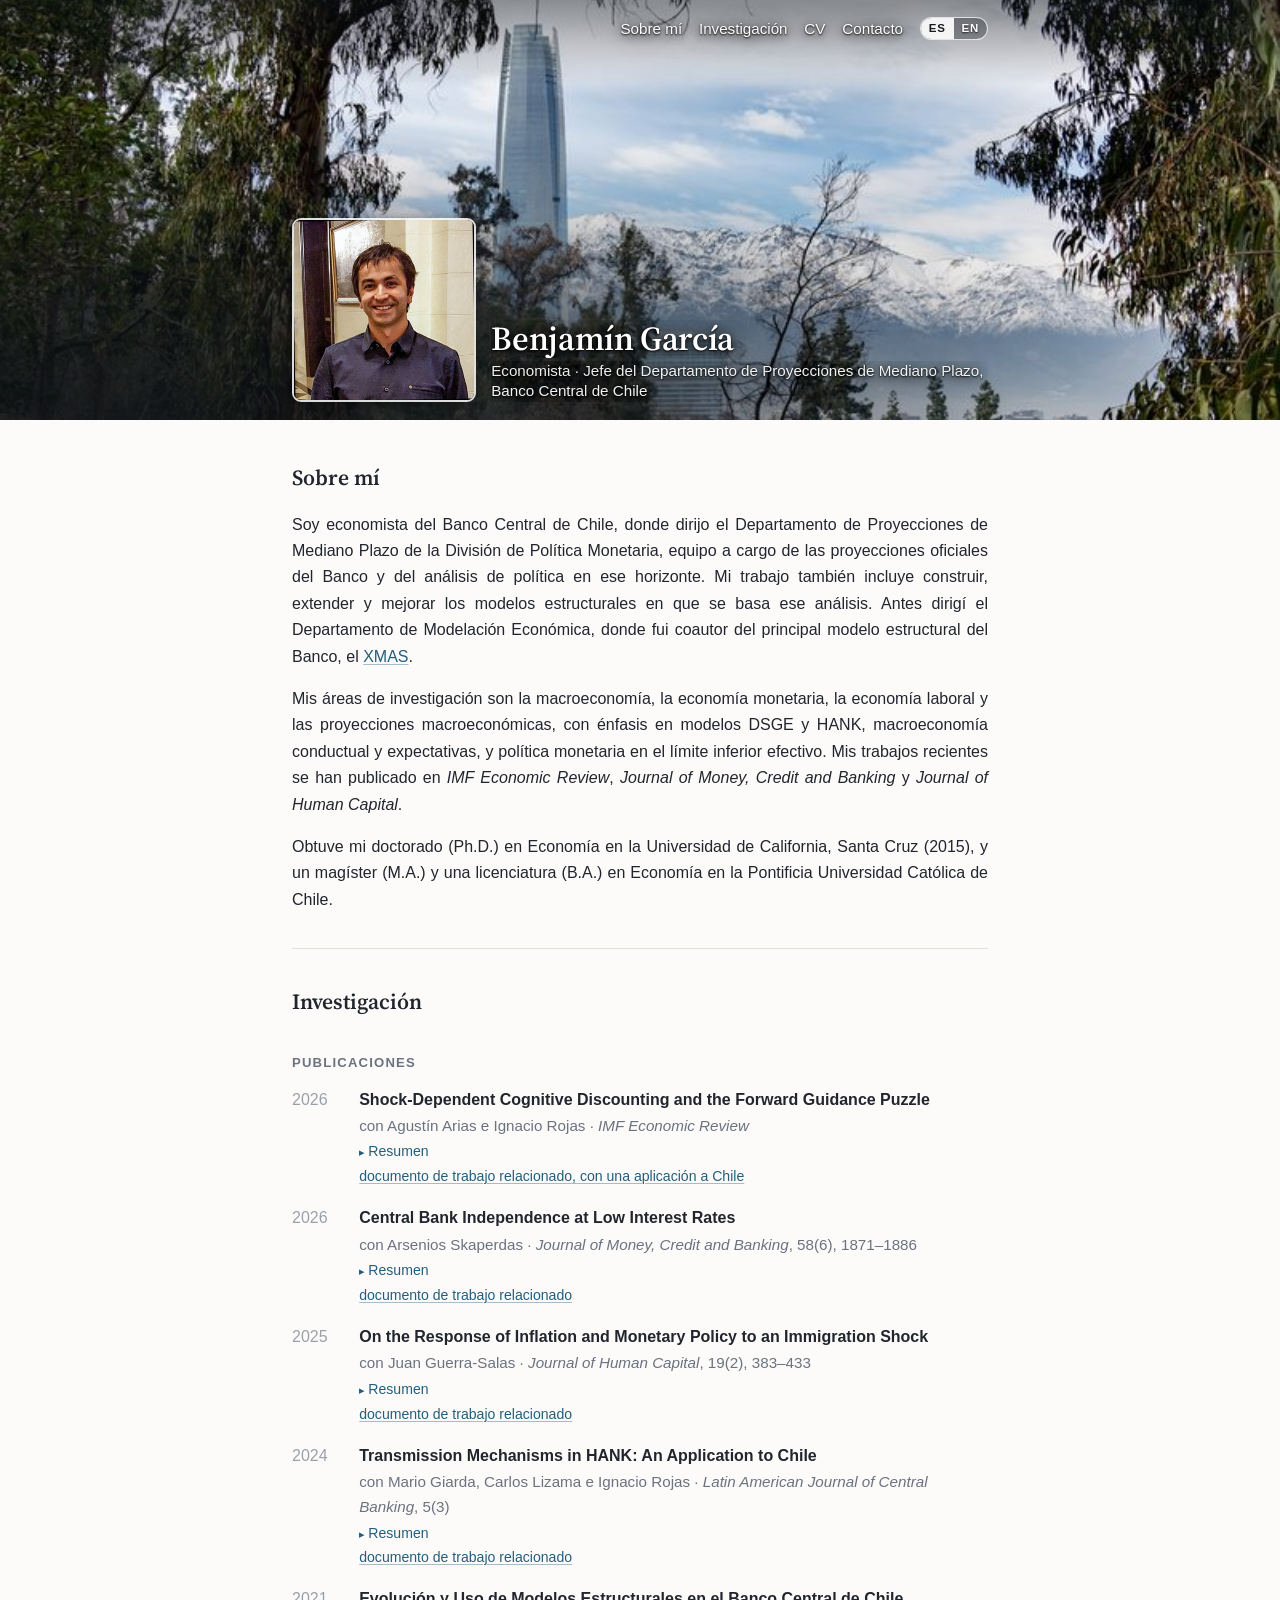
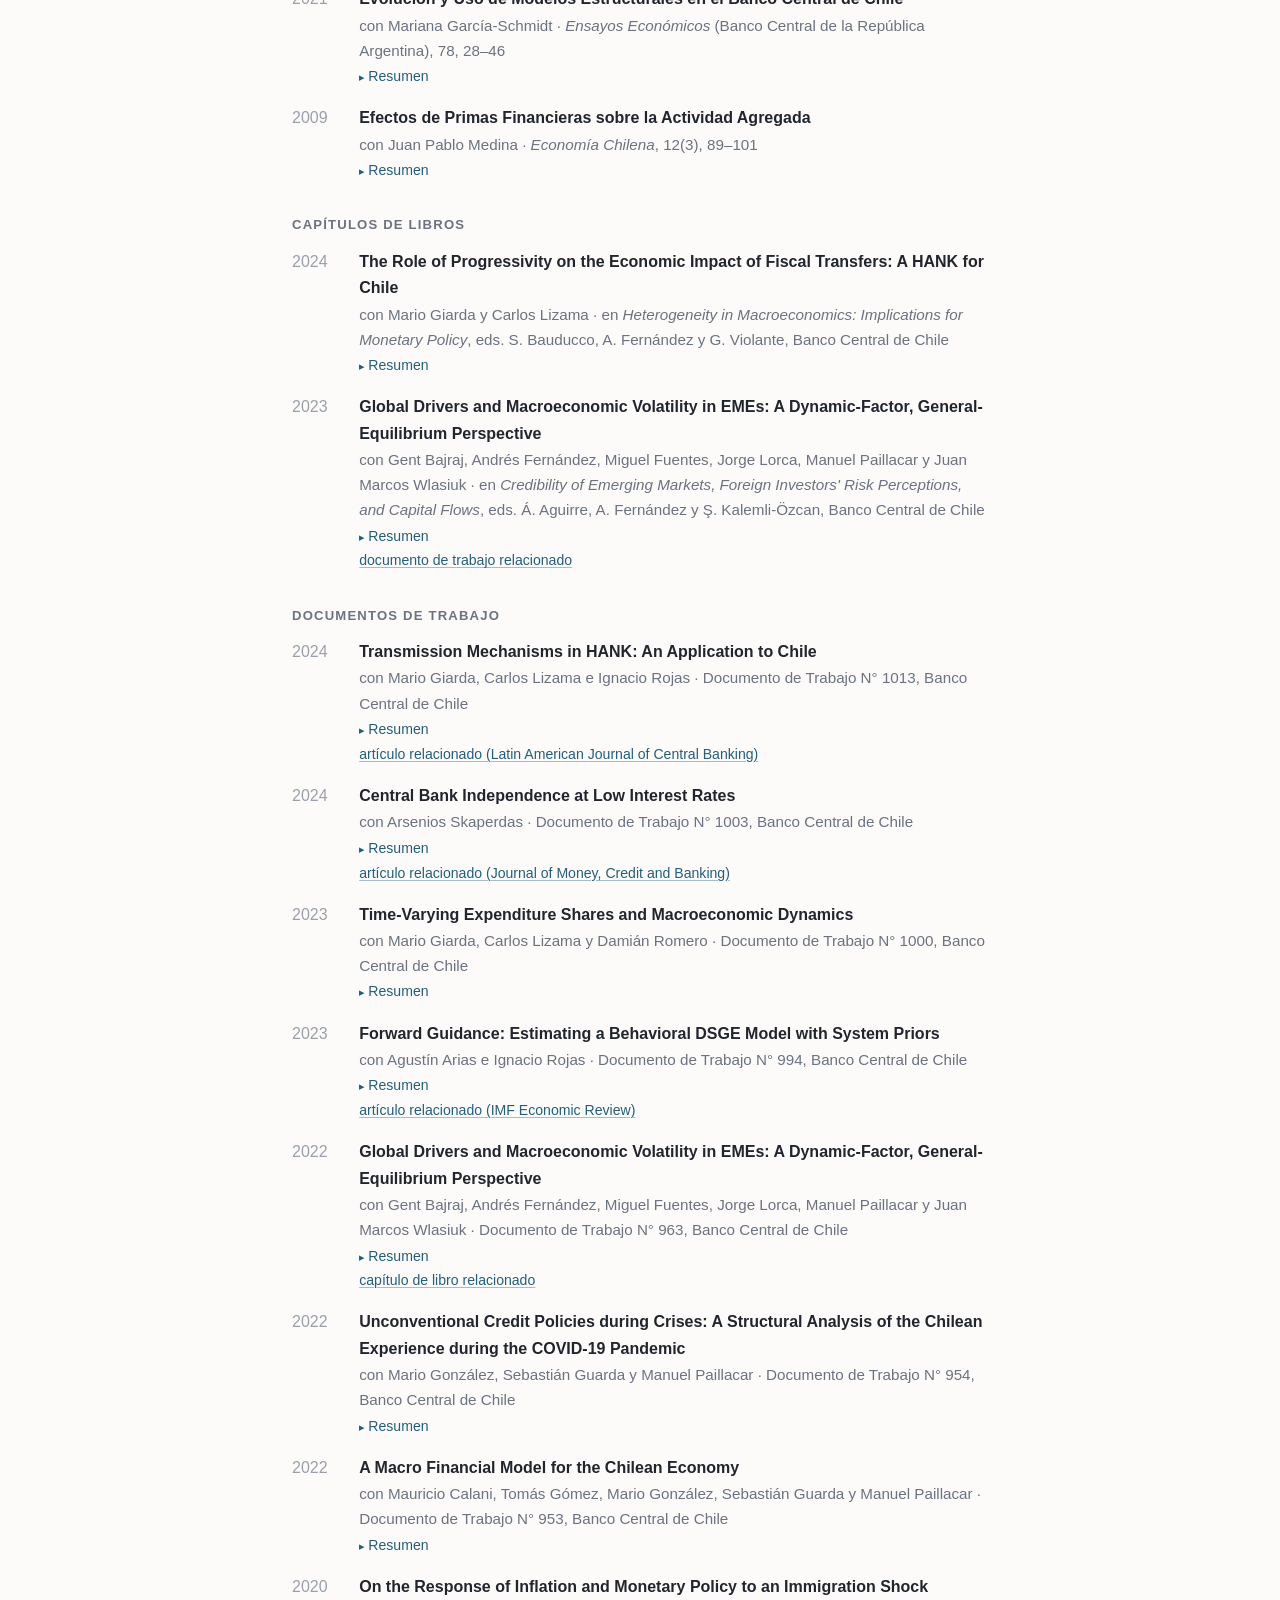
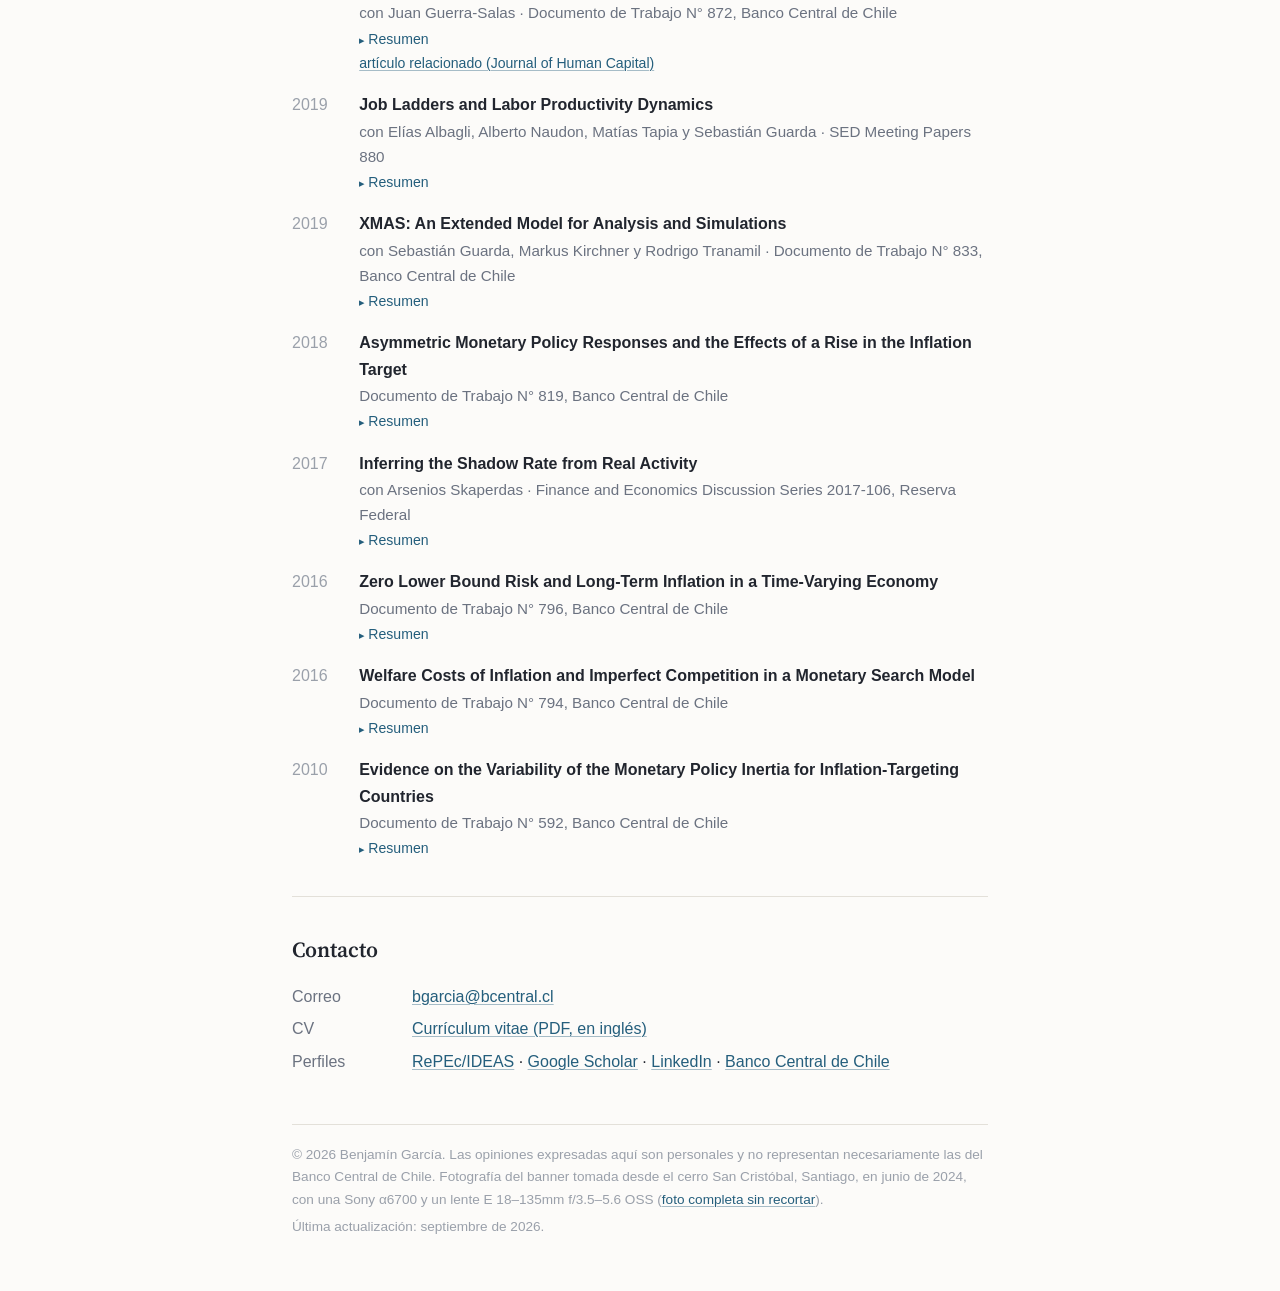
==== index.html @ 9d048e25 "Add files via upload" ====
<!DOCTYPE html>
<html lang="es">
<head>
<meta charset="utf-8">
<meta name="viewport" content="width=device-width, initial-scale=1">
<title>Benjamín García | Economista, Banco Central de Chile</title>
<meta name="description" content="Benjamín García es economista del Banco Central de Chile, donde dirige el Departamento de Proyecciones de Mediano Plazo. Investigación en macroeconomía y economía monetaria: modelos DSGE y HANK, macroeconomía conductual y proyecciones.">
<meta name="author" content="Benjamín García">
<link rel="canonical" href="https://benjamingarcia.cl/es/">
<link rel="alternate" hreflang="en" href="https://benjamingarcia.cl/">
<link rel="alternate" hreflang="es" href="https://benjamingarcia.cl/es/">
<link rel="alternate" hreflang="x-default" href="https://benjamingarcia.cl/">
<link rel="icon" type="image/svg+xml" href="../favicon.svg">
<meta property="og:type" content="profile">
<meta property="og:locale" content="es_CL">
<meta property="og:locale:alternate" content="en_US">
<meta property="og:title" content="Benjamín García">
<meta property="og:description" content="Economista del Banco Central de Chile. Investigación en macroeconomía y economía monetaria: modelos DSGE y HANK, macroeconomía conductual y proyecciones.">
<meta property="og:url" content="https://benjamingarcia.cl/es/">
<meta property="og:image" content="https://benjamingarcia.cl/assets/banner-c.jpg">
<link rel="preconnect" href="https://fonts.googleapis.com">
<link rel="preconnect" href="https://fonts.gstatic.com" crossorigin>
<link href="https://fonts.googleapis.com/css2?family=Source+Serif+4:ital,opsz,wght@0,8..60,400;0,8..60,600;1,8..60,400&display=swap" rel="stylesheet">
<script type="application/ld+json">
{
  "@context": "https://schema.org",
  "@type": "Person",
  "name": "Benjamín García",
  "jobTitle": "Jefe del Departamento de Proyecciones de Mediano Plazo",
  "worksFor": { "@type": "Organization", "name": "Banco Central de Chile" },
  "url": "https://benjamingarcia.cl/",
  "email": "mailto:bgarcia@bcentral.cl",
  "alumniOf": [
    { "@type": "CollegeOrUniversity", "name": "University of California, Santa Cruz" },
    { "@type": "CollegeOrUniversity", "name": "Pontificia Universidad Católica de Chile" }
  ],
  "sameAs": [
    "https://ideas.repec.org/f/pga517.html",
    "https://scholar.google.com/citations?user=ooop-kIAAAAJ",
    "https://www.linkedin.com/in/benjamin-garcia-225a9174/",
    "https://www.bcentral.cl/investigadores/benjamin-garcia"
  ]
}
</script>
<style>
  :root {
    --bg: #fcfbf9;
    --ink: #21252e;
    --muted: #6b7280;
    --faint: #9aa0aa;
    --accent: #245e7c;
    --rule: #e3e0d9;
    --serif: "Source Serif 4", Georgia, "Times New Roman", serif;
    --sans: -apple-system, BlinkMacSystemFont, "Segoe UI", Roboto, "Helvetica Neue", Arial, sans-serif;
    --header-tall: 420px;
    --header-short: 64px;
    color-scheme: light dark;
  }
  @media (max-width: 640px) {
    :root { --header-tall: 260px; --header-short: 56px; }
  }
  @media (prefers-color-scheme: dark) {
    :root {
      --bg: #14161a;
      --ink: #e6e4df;
      --muted: #9aa0aa;
      --faint: #6b7280;
      --accent: #7fb3cf;
      --rule: #2a2e36;
    }
  }
  * { box-sizing: border-box; }
  html { scroll-behavior: smooth; }
  body {
    margin: 0;
    padding-top: var(--header-tall);
    background: var(--bg);
    color: var(--ink);
    font-family: var(--sans);
    font-size: 1.0rem;
    line-height: 1.65;
    -webkit-font-smoothing: antialiased;
  }
  section[id] { scroll-margin-top: calc(var(--header-short) + 1.2rem); }
  .wrap {
    max-width: 46rem;
    margin: 0 auto;
    padding: 2.5rem 1.25rem 3rem;
  }
  a { color: var(--accent); text-decoration: underline; text-decoration-thickness: 1px; text-underline-offset: 2px; text-decoration-color: color-mix(in srgb, var(--accent) 40%, transparent); }
  a:hover { text-decoration-color: var(--accent); }

  /* Sticky banner header */
  .site-header {
    position: fixed;
    top: 0; left: 0; right: 0;
    height: var(--header-tall);
    z-index: 50;
    overflow: hidden;
    background: #10151b;
    transition: height .28s ease, box-shadow .28s ease;
  }
  .site-header.compact {
    height: var(--header-short);
    box-shadow: 0 2px 16px rgba(0, 0, 0, .22);
  }
  .banner-img {
    position: absolute; inset: 0;
    width: 100%; height: 100%;
    object-fit: cover;
    object-position: 50% 35%;
  }
  .banner-scrim {
    position: absolute; inset: 0;
    background:
      linear-gradient(to bottom, rgba(12, 17, 23, .46) 0%, rgba(12, 17, 23, 0) 20%),
      radial-gradient(120% 95% at 8% 100%,
        rgba(12, 17, 23, .84) 0%,
        rgba(12, 17, 23, .55) 34%,
        rgba(12, 17, 23, .12) 62%,
        rgba(12, 17, 23, 0) 78%);
    transition: background .28s ease;
  }
  .site-header.compact .banner-scrim { background: rgba(12, 17, 23, .70); }

  .header-inner {
    position: relative;
    height: 100%;
    max-width: 46rem;
    margin: 0 auto;
    padding: 0 1.25rem 1.15rem;
    display: flex;
    align-items: flex-end;
    gap: .95rem;
    transition: padding-bottom .28s ease;
  }
  .site-header.compact .header-inner { padding-bottom: .85rem; }

  .avatar {
    flex: 0 0 auto;
    width: 184px; height: 184px;
    border-radius: 9px;
    object-fit: cover;
    border: 2px solid rgba(255, 255, 255, .85);
    box-shadow: 0 2px 12px rgba(0, 0, 0, .35);
    transition: width .28s ease, height .28s ease, border-radius .28s ease, opacity .2s ease;
  }
  .site-header.compact .avatar { width: 34px; height: 34px; border-radius: 6px; border-width: 1.5px; }

  .id { flex: 1 1 auto; min-width: 0; }
  .site-header h1 {
    margin: 0;
    font-family: var(--serif);
    font-weight: 600;
    font-size: 2.1rem;
    line-height: 1.12;
    letter-spacing: -0.01em;
    color: #fff;
    text-shadow: 0 1px 2px rgba(0, 0, 0, .95), 0 2px 10px rgba(0, 0, 0, .85), 0 0 26px rgba(0, 0, 0, .6);
    white-space: nowrap; overflow: hidden; text-overflow: ellipsis;
    transition: font-size .28s ease;
  }
  .site-header.compact h1 { font-size: 1.05rem; }
  .titleline {
    margin: .18rem 0 0;
    max-height: 4rem;
    opacity: 1;
    overflow: hidden;
    color: rgba(255, 255, 255, .95);
    font-size: .95rem;
    line-height: 1.35;
    text-shadow: 0 1px 2px rgba(0, 0, 0, .95), 0 2px 10px rgba(0, 0, 0, .85), 0 0 26px rgba(0, 0, 0, .6);
    transition: max-height .28s ease, opacity .18s ease, margin-top .28s ease;
  }
  .site-header.compact .titleline { max-height: 0; opacity: 0; margin-top: 0; }

  .topbar {
    position: absolute; top: 1rem; right: 1.25rem;
    display: flex; align-items: center; gap: 1.05rem;
    transition: top .28s ease;
  }
  .site-header.compact .topbar { top: 1.4rem; }
  .site-nav { display: flex; gap: 1.05rem; }
  .site-nav a {
    color: #fff;
    font-size: .95rem;
    text-decoration: none;
    text-shadow: 0 1px 2px rgba(0, 0, 0, .95), 0 2px 10px rgba(0, 0, 0, .85), 0 0 26px rgba(0, 0, 0, .6);
    transition: font-size .28s ease;
  }
  .site-nav a:hover { text-decoration: underline; }
  .site-header.compact .site-nav a { font-size: .9rem; }

  /* ES/EN language toggle */
  .lang-toggle {
    display: inline-flex;
    flex: 0 0 auto;
    border: 1px solid rgba(255, 255, 255, .78);
    border-radius: 999px;
    overflow: hidden;
    background: rgba(12, 17, 23, .32);
    font-size: .72rem;
    font-weight: 600;
    letter-spacing: .06em;
    line-height: 1;
  }
  .lang-toggle a, .lang-toggle span { display: block; padding: .3rem .5rem; }
  .lang-toggle a {
    color: #fff;
    text-decoration: none;
    text-shadow: 0 1px 2px rgba(0, 0, 0, .8);
    transition: background-color .15s ease;
  }
  .lang-toggle a:hover { background: rgba(255, 255, 255, .22); }
  .lang-toggle a:focus-visible { outline: 2px solid #fff; outline-offset: -3px; }
  .lang-toggle span { background: rgba(255, 255, 255, .92); color: #151a21; }

  @media (max-width: 640px) {
    .header-inner { padding-bottom: 1rem; gap: .75rem; }
    .avatar { width: 112px; height: 112px; }
    .site-header h1 { font-size: clamp(1.15rem, 5.4vw, 1.5rem); }
    .titleline { font-size: .85rem; max-height: 6rem; }
    .banner-img { object-position: 50% 65%; }
    .banner-scrim {
      background:
        linear-gradient(to bottom, rgba(12, 17, 23, .46) 0%, rgba(12, 17, 23, 0) 22%),
        radial-gradient(155% 125% at 12% 100%,
          rgba(12, 17, 23, .88) 0%,
          rgba(12, 17, 23, .62) 38%,
          rgba(12, 17, 23, .20) 68%,
          rgba(12, 17, 23, 0) 86%);
    }
    .topbar { top: .7rem; flex-direction: column-reverse; align-items: flex-end; gap: 0; }
    .site-nav { gap: .85rem; }
    .lang-toggle {
      max-height: 2rem; margin-bottom: .5rem;
      transition: max-height .28s ease, margin-bottom .28s ease, opacity .18s ease;
    }
    .site-header.compact .lang-toggle {
      max-height: 0; margin-bottom: 0; opacity: 0; visibility: hidden; border-color: transparent;
      transition: max-height .28s ease, margin-bottom .28s ease, opacity .18s ease, visibility 0s linear .28s;
    }
    .site-nav a { font-size: .85rem; }
    .site-header.compact .topbar { top: 1.2rem; }
    .site-header.compact .avatar { width: 0; height: 0; border-width: 0; opacity: 0; }
    .site-header.compact .header-inner { gap: 0; }
    .site-header.compact .site-nav a { font-size: .82rem; }
    .site-header.compact h1 { font-size: 1rem; }
    .site-header.compact .site-nav { gap: .7rem; }
    .site-header.compact .id { padding-right: 15rem; }
  }
  .name-short { display: none; }
  @media (max-width: 440px) {
    .site-header.compact .name-full {
      position: absolute; width: 1px; height: 1px; overflow: hidden;
      clip: rect(0 0 0 0); white-space: nowrap;
    }
    .site-header.compact .name-short { display: inline; }
  }
  @media (max-width: 359px) {
    .site-header h1 { transition: font-size .28s ease, opacity .18s ease; }
    .site-header.compact h1 { opacity: 0; visibility: hidden; }
  }

  hr { border: 0; border-top: 1px solid var(--rule); margin: 2.2rem 0; }

  /* Sections */
  h2 {
    font-family: var(--serif);
    font-weight: 600;
    font-size: 1.35rem;
    margin: 0 0 1rem;
  }
  h3 {
    font-size: .82rem;
    font-weight: 600;
    letter-spacing: .09em;
    text-transform: uppercase;
    color: var(--muted);
    margin: 2rem 0 .8rem;
  }
  section p { margin: 0 0 1rem; }
  #sobre-mi p { text-align: justify; hyphens: auto; }
  @media (max-width: 480px) {
    #sobre-mi p { text-align: left; }
  }

  /* Publication entries */
  .pub {
    display: grid;
    grid-template-columns: 3.4rem 1fr;
    gap: 0 .8rem;
    margin-bottom: 1.05rem;
  }
  .pub .year { color: var(--faint); font-variant-numeric: tabular-nums; }
  .pub .title { font-weight: 600; }
  .pub .title a { color: var(--ink); text-decoration: none; }
  .pub .title a:hover { color: var(--accent); text-decoration: underline; }
  .pub .meta { color: var(--muted); font-size: .95rem; }
  .pub .meta .venue { font-style: italic; }
  .pub .links { font-size: .88rem; margin-top: .1rem; }
  .pub .links a { margin-right: .8rem; }

  /* Expandable abstracts */
  details.abs { margin-top: .15rem; }
  details.abs summary {
    cursor: pointer;
    color: var(--accent);
    font-size: .88rem;
    width: fit-content;
    list-style: none;
    user-select: none;
  }
  details.abs summary::-webkit-details-marker { display: none; }
  details.abs summary::before { content: "\25B8\00A0"; font-size: .8em; }
  details.abs[open] summary::before { content: "\25BE\00A0"; }
  details.abs summary:hover { text-decoration: underline; }
  details.abs .abstract-text {
    color: var(--muted);
    font-size: .92rem;
    margin: .45rem 0 .2rem;
    padding-left: .9rem;
    border-left: 2px solid var(--rule);
  }
  details.abs .abstract-text p { margin: 0 0 .7rem; }
  details.abs .abstract-text p:last-child { margin-bottom: 0; }
  details.abs .abstract-text p.abs-lang {
    margin: 0 0 .2rem;
    font-size: .76rem;
    letter-spacing: .08em;
    text-transform: uppercase;
    color: var(--faint);
  }
  @media (max-width: 480px) {
    .pub { grid-template-columns: 1fr; }
    .pub .year { font-size: .85rem; }
  }

  /* Contact */
  .contact-list { margin: 0; }
  .contact-list dt { float: left; clear: left; width: 6.5rem; color: var(--muted); }
  .contact-list dd { margin: 0 0 .4rem 7.5rem; }
  @media (max-width: 480px) {
    .contact-list dt { float: none; width: auto; }
    .contact-list dd { margin-left: 0; margin-bottom: .7rem; }
  }

  footer {
    margin-top: 3rem;
    padding-top: 1.2rem;
    border-top: 1px solid var(--rule);
    color: var(--faint);
    font-size: .85rem;
  }
  footer p { margin: 0 0 .3rem; }

  @media (prefers-reduced-motion: reduce) {
    html { scroll-behavior: auto; }
    .site-header, .header-inner, .avatar, .site-header h1,
    .titleline, .banner-scrim, .topbar, .site-nav a, .lang-toggle, .lang-toggle a { transition: none; }
  }

  @media print {
    body { padding-top: 0; }
    .site-header { position: static; height: auto; background: none; box-shadow: none; overflow: visible; }
    .banner-img, .banner-scrim, .topbar { display: none; }
    .header-inner { padding: 0 0 1rem; max-width: none; }
    .site-header h1, .titleline { color: #000; text-shadow: none; }
    details.abs { display: none; }
  }
</style>
</head>
<body>

<header class="site-header" id="siteHeader">
  <picture>
    <source media="(max-width: 640px)"
            srcset="../assets/banner-b-800.jpg 800w, ../assets/banner-b.jpg 1800w" sizes="100vw">
    <img class="banner-img" src="../assets/banner-c.jpg"
         srcset="../assets/banner-c-1100.jpg 1100w, ../assets/banner-c.jpg 1800w"
         sizes="100vw" alt="" aria-hidden="true">
  </picture>
  <div class="banner-scrim" aria-hidden="true"></div>
  <div class="header-inner">
    <img class="avatar" src="../assets/avatar.jpg" width="360" height="360" alt="Benjamín García">
    <div class="id">
      <h1><span class="name-full">Benjamín García</span><span class="name-short" aria-hidden="true">B. García</span></h1>
      <p class="titleline"><span class="tl-full">Economista · Jefe del Departamento de Proyecciones de Mediano Plazo, Banco Central de Chile</span><span class="tl-short" hidden>Economista · Banco Central de Chile</span></p>
    </div>
    <div class="topbar">
      <nav class="site-nav">
        <a href="#sobre-mi">Sobre mí</a>
        <a href="#investigacion">Investigación</a>
        <a href="../cv.pdf">CV</a>
        <a href="#contacto">Contacto</a>
      </nav>
      <div class="lang-toggle" role="group" aria-label="Idioma">
        <span aria-current="true">ES</span>
        <a href="../" hreflang="en" lang="en" title="English version">EN</a>
      </div>
    </div>
  </div>
</header>

<div class="wrap">

  <section id="sobre-mi">
    <h2>Sobre mí</h2>
    <p>
Soy economista del Banco Central de Chile, donde dirijo el Departamento de Proyecciones de Mediano Plazo de la División de Política Monetaria, equipo a cargo de las proyecciones oficiales del Banco y del análisis de política en ese horizonte. Mi trabajo también incluye construir, extender y mejorar los modelos estructurales en que se basa ese análisis. Antes dirigí el Departamento de Modelación Económica, donde fui coautor del principal modelo estructural del Banco, el <a href="https://ideas.repec.org/p/chb/bcchwp/833.html">XMAS</a>.
    </p>
    <p>
      Mis áreas de investigación son la macroeconomía, la economía monetaria, la economía laboral y las proyecciones macroeconómicas, con énfasis en modelos DSGE y HANK, macroeconomía conductual y expectativas, y política monetaria en el límite inferior efectivo. Mis trabajos recientes se han publicado en <em lang="en">IMF Economic Review</em>, <em lang="en">Journal of Money, Credit and Banking</em> y <em lang="en">Journal of Human Capital</em>.
    </p>
    <p>
      Obtuve mi doctorado (Ph.D.) en Economía en la Universidad de California, Santa Cruz (2015), y un magíster (M.A.) y una licenciatura (B.A.) en Economía en la Pontificia Universidad Católica de Chile.
    </p>
  </section>

  <hr>

  <section id="investigacion">
    <h2>Investigación</h2>

    <h3>Publicaciones</h3>

    <div class="pub">
      <div class="year">2026</div>
      <div>
        <div class="title" lang="en"><a href="https://doi.org/10.1057/s41308-026-00313-5">Shock-Dependent Cognitive Discounting and the Forward Guidance Puzzle</a></div>
        <div class="meta">con Agustín Arias e Ignacio Rojas · <span class="venue">IMF Economic Review</span></div>
        <details class="abs"><summary>Resumen</summary>
          <div class="abstract-text">
            <p class="abs-lang">Traducción al español</p>
            <p>Introducimos descuento cognitivo en un modelo dinámico estocástico de equilibrio general (DSGE) estándar para abordar el puzzle del <em>forward guidance</em>, y proponemos una estrategia de estimación que emplea <em>system priors</em> para asegurar respuestas a la política monetaria consistentes con los datos. Mostramos que implementar el descuento cognitivo como en Gabaix (2020) no resuelve, por sí solo, el puzzle del <em>forward guidance</em>. En particular, intentar replicar los efectos del <em>forward guidance</em> estimados empíricamente reduce sustancialmente la efectividad de la política monetaria convencional, lo que contradice la evidencia empírica. Nuestros resultados muestran que la coexistencia de efectos empíricamente plausibles tanto de la política monetaria convencional como del <em>forward guidance</em> requiere un grado de descuento cognitivo específico para los anuncios de shocks de política futuros. Este descuento idiosincrático puede deberse a factores como restricciones de credibilidad en la comunicación del <em>forward guidance</em>.</p>
            <p class="abs-lang">Original en inglés</p>
            <p lang="en">We introduce cognitive discounting into a standard dynamic stochastic general equilibrium (DSGE) model to address the forward guidance puzzle and propose an estimation strategy that employs system priors to ensure data-consistent responses to monetary policy. We show that implementing cognitive discounting as in Gabaix (2020) does not, by itself, resolve the forward guidance puzzle. In particular, attempting to replicate empirically estimated forward guidance effects substantially dampens the effectiveness of conventional monetary policy, contradicting empirical evidence. Our findings show that the coexistence of empirically plausible effects of both conventional monetary policy and forward guidance requires a degree of cognitive discounting that is specific to announcements of future policy shocks. This idiosyncratic discounting may stem from factors such as credibility constraints in forward guidance communication.</p>
          </div>
        </details>
        <div class="links"><a href="https://ideas.repec.org/p/chb/bcchwp/994.html">documento de trabajo relacionado, con una aplicación a Chile</a></div>
      </div>
    </div>

    <div class="pub">
      <div class="year">2026</div>
      <div>
        <div class="title" lang="en"><a href="https://doi.org/10.1111/jmcb.13222">Central Bank Independence at Low Interest Rates</a></div>
        <div class="meta">con Arsenios Skaperdas · <span class="venue">Journal of Money, Credit and Banking</span>, 58(6), 1871&ndash;1886</div>
        <details class="abs"><summary>Resumen</summary>
          <div class="abstract-text">
            <p class="abs-lang">Traducción al español</p>
            <p>Creamos una nueva medida de la presión política enfrentada por la Reserva Federal basada en el análisis de transcripciones de los testimonios de sus presidentes ante el Congreso de los Estados Unidos. Encontramos que el uso de políticas no convencionales en períodos de bajas tasas de interés lleva a un aumento de las críticas y que estas críticas predicen acciones legislativas que pueden amenazar su independencia. Desarrollamos un modelo en donde la probabilidad de pérdida de independencia de la autoridad monetaria aumenta con el uso de instrumentos no tradicionales, lo que lleva a respuestas monetarias atenuadas y una mayor volatilidad de la inflación. Esta atenuación puede mitigarse bajo un marco institucional con objetivos claramente definidos, donde el banco central es evaluado por la eficiencia con la que alcanza sus metas.</p>
            <p class="abs-lang">Original en inglés</p>
            <p lang="en">We create a new measure of the political pressure faced by the Federal Reserve based on the analysis of transcripts of the Chairs' testimonies to Congress. We find that the use of nontraditional policies at low interest rates led to increased political criticism and that criticism predicts legislative actions that threaten central bank independence. We develop a model where the probability of the monetary authority's future loss of independence is increasing in the use of nontraditional instruments, leading to attenuated monetary responses and higher inflation volatility. This attenuation can be mitigated under an institutional framework with clearly defined targets where the central bank is evaluated by how efficiently it achieves its goals.</p>
          </div>
        </details>
        <div class="links"><a href="https://ideas.repec.org/p/chb/bcchwp/1003.html">documento de trabajo relacionado</a></div>
      </div>
    </div>

    <div class="pub">
      <div class="year">2025</div>
      <div>
        <div class="title" lang="en"><a href="https://doi.org/10.1086/734387">On the Response of Inflation and Monetary Policy to an Immigration Shock</a></div>
        <div class="meta">con Juan Guerra-Salas · <span class="venue">Journal of Human Capital</span>, 19(2), 383&ndash;433</div>
        <details class="abs"><summary>Resumen</summary>
          <div class="abstract-text">
            <p class="abs-lang">Traducción al español</p>
            <p>Un shock de inmigración tiene un efecto ambiguo sobre la inflación, porque existen múltiples canales que operan en ambas direcciones. La evidencia empírica entre países sobre la inmigración venezolana en América Latina apunta a un efecto desinflacionario neto. Estudiamos la inmigración y la inflación en un modelo de equilibrio general con fricciones de búsqueda en el mercado laboral, que calibramos para Chile, un país emergente que ha recibido una inmigración considerable en los últimos años. Un efecto desinflacionario neto es consistente con que un canal de oferta laboral domine a un canal de demanda agregada. También encontramos que la respuesta sistemática de la política monetaria es cuantitativamente importante para la propagación del shock.</p>
            <p class="abs-lang">Original en inglés</p>
            <p lang="en">An immigration shock has an ambiguous effect on inflation, because there are multiple channels working in both directions. Cross-country empirical evidence on Venezuelan immigration in Latin America points to a net disinflationary effect. We study immigration and inflation in a general equilibrium model with search frictions in the labor market, which we calibrate to Chile, an emerging country that has experienced substantial immigration in recent years. A net disinflationary effect is consistent with a labor supply channel dominating an aggregate demand channel. We also find that the systematic response of monetary policy is quantitatively important for the propagation of the shock.</p>
          </div>
        </details>
        <div class="links"><a href="https://ideas.repec.org/p/chb/bcchwp/872.html">documento de trabajo relacionado</a></div>
      </div>
    </div>

    <div class="pub">
      <div class="year">2024</div>
      <div>
        <div class="title" lang="en"><a href="https://doi.org/10.1016/j.latcb.2024.100125">Transmission Mechanisms in HANK: An Application to Chile</a></div>
        <div class="meta">con Mario Giarda, Carlos Lizama e Ignacio Rojas · <span class="venue">Latin American Journal of Central Banking</span>, 5(3)</div>
        <details class="abs"><summary>Resumen</summary>
          <div class="abstract-text">
            <p class="abs-lang">Traducción al español</p>
            <p>Los hogares en economías emergentes están sujetos a un riesgo significativo de ingresos y tienen bajo acceso a los mercados financieros. Aprovechando múltiples fuentes de microdatos administrativos, este artículo documenta una heterogeneidad significativa en la tenencia de activos, ingresos y ciclicidad del ingreso a lo largo de la distribución de los hogares chilenos, así como un considerable riesgo de ingresos. Considerando esta evidencia, comparamos los mecanismos de transmisión entre los modelos neokeynesianos de agentes heterogéneos con búsqueda y emparejamiento (SAM) y fricciones salariales rígidas (SW), y entre especificaciones de un activo líquido (OA) y dos activos (TA). Proponemos una descomposición de las respuestas de consumo en efectos directos, indirectos, promedio y transversales. Mostramos que los mecanismos de transmisión dependen de la configuración del mercado laboral: en SAM-OA, la transmisión opera a través de efectos promedio y directos, mientras que en SW-OA es a través de efectos transversales. Los activos también importan, la transmisión en el SW-TA tiene efectos directos y promedio más fuertes que en el SW-OA.</p>
            <p class="abs-lang">Original en inglés</p>
            <p lang="en">Households in emerging economies are subject to significant income risk and have low access to financial markets. Leveraging multiple administrative microdata sources, this paper documents significant heterogeneity in asset holdings, income, and income cyclicality across the distribution of Chilean households, as well as considerable income risk. Considering this evidence, we compare the transmission mechanisms between Heterogeneous-Agent New-Keynesian models with search and matching (SAM) and sticky wage frictions (SW), and between one-liquid-asset (OA) and two-asset (TA) specifications. We propose a decomposition of consumption responses into direct, indirect, average, and cross-sectional effects. We show that the transmission mechanisms depend on the labor market setup: in SAM-OA the transmission operates through average and direct effects, while in SW-OA it is through cross-sectional effects. Assets also matter, the transmission in the SW-TA has stronger direct and average effects than SW-OA.</p>
          </div>
        </details>
        <div class="links"><a href="https://ideas.repec.org/p/chb/bcchwp/1013.html">documento de trabajo relacionado</a></div>
      </div>
    </div>

    <div class="pub">
      <div class="year">2021</div>
      <div>
        <div class="title"><a href="https://doi.org/10.64285/ensayosbcra78.y2021.105">Evolución y Uso de Modelos Estructurales en el Banco Central de Chile</a></div>
        <div class="meta">con Mariana García-Schmidt · <span class="venue">Ensayos Económicos</span> (Banco Central de la República Argentina), 78, 28&ndash;46</div>
        <details class="abs"><summary>Resumen</summary>
          <div class="abstract-text">El Banco Central de Chile (BCC) usa varios modelos para analizar la economía chilena y ayudar a los miembros del consejo en su toma de decisiones. Su modelo estructural principal se llama XMAS y es un modelo dinámico y estocástico de equilibrio general Neo-Keynesiano con una amplia variedad de sectores, rigideces y shocks. Este modelo se usa de forma recurrente como parte del marco de política monetaria. Como la economía está sujeta a una continua evolución, la necesidad de nuevas herramientas para responder preguntas también evoluciona continuamente. Así, para responder nuevas preguntas, el BCC sigue una estrategia de incorporar en el XMAS sólo cambios que sean necesarios, y de crear nuevos modelos, llamados satélites, para otros cambios. Este documento presenta las características principales del XMAS y muestra ejemplos de cambios realizados en este modelo en el pasado, así como también modelos satélites.</div>
        </details>
      </div>
    </div>

    <div class="pub">
      <div class="year">2009</div>
      <div>
        <div class="title"><a href="https://hdl.handle.net/20.500.12580/4814">Efectos de Primas Financieras sobre la Actividad Agregada</a></div>
        <div class="meta">con Juan Pablo Medina · <span class="venue">Economía Chilena</span>, 12(3), 89&ndash;101</div>
        <details class="abs"><summary>Resumen</summary>
          <div class="abstract-text">Desde finales del año pasado, los mercados financieros han experimentado volatilidad y tensiones, las cuales han hecho aumentar los premios entre activos riesgosos y otros más seguros. Además, se han observado movimientos relevantes en la curva de retorno. Analíticamente, varios estudios académicos han mostrado que las primas por riesgo afectan y propagan los efectos de shocks económicos en la actividad y la demanda agregada. Esta nota tiene por objeto estimar los efectos de las primas financieras sobre la actividad agregada en el caso de Chile, teniendo en consideración que las estimaciones pueden no revelar el efecto estructural de las primas financieras en la actividad, debido a la fuerte endogeneidad presente entre la actividad económica y los instrumentos financieros, la que podría subsistir aun utilizando rezagos de estos últimos en las estimaciones.</div>
        </details>
      </div>
    </div>

    <h3>Capítulos de libros</h3>

    <div class="pub">
      <div class="year">2024</div>
      <div>
        <div class="title" lang="en"><a href="https://hdl.handle.net/20.500.12580/8026">The Role of Progressivity on the Economic Impact of Fiscal Transfers: A HANK for Chile</a></div>
        <div class="meta">con Mario Giarda y Carlos Lizama · en <span class="venue">Heterogeneity in Macroeconomics: Implications for Monetary Policy</span>, eds. S. Bauducco, A. Fernández y G. Violante, Banco Central de Chile</div>
        <details class="abs"><summary>Resumen</summary>
          <div class="abstract-text">
            <p class="abs-lang">Traducción al español</p>
            <p>Durante la pandemia de Covid-19, el gobierno de Chile entregó a los hogares una ayuda económica sin precedentes. Las transferencias fiscales directas mediante bonos alcanzaron el nueve por ciento del PIB del país. Además, en tres ocasiones durante el período, las autoridades permitieron retirar hasta el diez por ciento de los ahorros de las cuentas individuales de pensiones de los trabajadores. Esta política dio a los hogares acceso a recursos adicionales equivalentes al 19 por ciento del PIB. En total, la liquidez adicional entregada alcanzó el 28 por ciento del PIB, lo que la convirtió en el paquete de apoyo más amplio de la historia reciente de Chile.</p>
            <p class="abs-lang">Original en inglés</p>
            <p lang="en">During the Covid-19 pandemic, the Chilean government provided unprecedented economic assistance to households. Direct fiscal transfers through stimulus checks amounted to nine percent of the country's GDP. Additionally, three times during the period, policymakers allowed for the possibility of withdrawing up to ten percent of the workers' individual pension accounts savings. This policy provided households with access to additional resources equivalent to 19 percent of GDP. Overall, the extra liquidity provided amounted to 28 percent of GDP, thus becoming Chile's most extensive support package in recent history.</p>
          </div>
        </details>
      </div>
    </div>

    <div class="pub">
      <div class="year">2023</div>
      <div>
        <div class="title" lang="en"><a href="https://hdl.handle.net/20.500.12580/7506">Global Drivers and Macroeconomic Volatility in EMEs: A Dynamic-Factor, General-Equilibrium Perspective</a></div>
        <div class="meta">con Gent Bajraj, Andrés Fernández, Miguel Fuentes, Jorge Lorca, Manuel Paillacar y Juan Marcos Wlasiuk · en <span class="venue">Credibility of Emerging Markets, Foreign Investors' Risk Perceptions, and Capital Flows</span>, eds. Á. Aguirre, A. Fernández y Ş. Kalemli-Özcan, Banco Central de Chile</div>
        <details class="abs"><summary>Resumen</summary>
          <div class="abstract-text">
            <p class="abs-lang">Traducción al español</p>
            <p>Una visión común entre académicos y autoridades de política asigna a los factores globales un papel importante como determinantes de las fluctuaciones de la actividad económica en las economías de mercados emergentes (EME). Esto se desprende naturalmente de que estas economías suelen ser pequeñas y abiertas al comercio en los mercados globales de bienes y de capitales, lo que las hace vulnerables a los shocks en esos mercados. Sin embargo, la naturaleza de estas fuerzas globales, así como su mecanismo de transmisión hacia las EME, sigue siendo objeto de debate y de una activa línea de investigación en macroeconomía internacional. Mientras una visión influyente postula un origen financiero, en la forma de un ciclo financiero global (Miranda-Agrippino y Rey, 2020), otros han argumentado a favor de fuerzas globales alternativas, como las fluctuaciones de los precios de las materias primas (Fernández y otros, 2017, 2018, 2020), los cambios en el riesgo soberano (Longstaff y otros, 2011; Aguiar y otros, 2016) y un factor de crecimiento común entre las EME (Claessens y otros, 2012).</p>
            <p class="abs-lang">Original en inglés</p>
            <p lang="en">A common view held by academics as well as policymakers assigns an important role to global factors as drivers of fluctuations in economic activity in emerging market economies (EMEs). This follows naturally from the fact that these economies are often small and open to trade in global goods and capital markets, which makes them vulnerable to shocks in these markets. However, the nature of these global forces as well as their transmission mechanism into EMEs continues to be debated and is the subject of an active research area in international macroeconomics. While an influential view postulates a financial origin in the form of a global financial cycle (Miranda-Agrippino and Rey, 2020), others have argued in favor of alternative global forces in the form of fluctuations in commodity prices (Fernández and others, 2017, 2018, 2020), changes in sovereign risks (Longstaff and others, 2011; Aguiar and others, 2016), and a common growth factor among EMEs (Claessens and others, 2012).</p>
          </div>
        </details>
        <div class="links"><a href="https://ideas.repec.org/p/chb/bcchwp/963.html">documento de trabajo relacionado</a></div>
      </div>
    </div>

    <h3>Documentos de trabajo</h3>

    <div class="pub">
      <div class="year">2024</div>
      <div>
        <div class="title" lang="en"><a href="https://ideas.repec.org/p/chb/bcchwp/1013.html">Transmission Mechanisms in HANK: An Application to Chile</a></div>
        <div class="meta">con Mario Giarda, Carlos Lizama e Ignacio Rojas · Documento de Trabajo N°&nbsp;1013, Banco Central de Chile</div>
        <details class="abs"><summary>Resumen</summary>
          <div class="abstract-text">
            <p class="abs-lang">Traducción al español</p>
            <p>Los hogares en economías emergentes están sujetos a un riesgo significativo de ingresos y tienen bajo acceso a los mercados financieros. Aprovechando múltiples fuentes de microdatos administrativos, este artículo documenta una heterogeneidad significativa en la tenencia de activos, ingresos y ciclicidad del ingreso a lo largo de la distribución de los hogares chilenos, así como un considerable riesgo de ingresos. Considerando esta evidencia, comparamos los mecanismos de transmisión entre los modelos neokeynesianos de agentes heterogéneos con búsqueda y emparejamiento (SAM) y fricciones salariales rígidas (SW), y entre especificaciones de un activo líquido (OA) y dos activos (TA). Proponemos una descomposición de las respuestas de consumo en efectos directos, indirectos, promedio y transversales. Mostramos que los mecanismos de transmisión dependen de la configuración del mercado laboral: en SAM-OA, la transmisión opera a través de efectos promedio y directos, mientras que en SW-OA es a través de efectos transversales. Los activos también importan, la transmisión en el SW-TA tiene efectos directos y promedio más fuertes que en el SW-OA.</p>
            <p class="abs-lang">Original en inglés</p>
            <p lang="en">Households in emerging economies are subject to significant income risk and have low access to financial markets. Leveraging multiple administrative microdata sources, this paper documents significant heterogeneity in asset holdings, income, and income cyclicality across the distribution of Chilean households, as well as considerable income risk. Considering this evidence, we compare the transmission mechanisms between Heterogeneous-Agent New-Keynesian models with search and matching (SAM) and sticky wage frictions (SW), and between one-liquid-asset (OA) and two-asset (TA) specifications. We propose a decomposition of consumption responses into direct, indirect, average, and cross-sectional effects. We show that the transmission mechanisms depend on the labor market setup: in SAM-OA the transmission operates through average and direct effects, while in SW-OA it is through cross-sectional effects. Assets also matter, the transmission in the SW-TA has stronger direct and average effects than SW-OA.</p>
          </div>
        </details>
        <div class="links"><a href="https://doi.org/10.1016/j.latcb.2024.100125">artículo relacionado (Latin American Journal of Central Banking)</a></div>
      </div>
    </div>

    <div class="pub">
      <div class="year">2024</div>
      <div>
        <div class="title" lang="en"><a href="https://ideas.repec.org/p/chb/bcchwp/1003.html">Central Bank Independence at Low Interest Rates</a></div>
        <div class="meta">con Arsenios Skaperdas · Documento de Trabajo N°&nbsp;1003, Banco Central de Chile</div>
        <details class="abs"><summary>Resumen</summary>
          <div class="abstract-text">
            <p class="abs-lang">Traducción al español</p>
            <p>Creamos una nueva medida de la presión política enfrentada por la Reserva Federal basada en el análisis de transcripciones de los testimonios de sus presidentes ante el Congreso de los Estados Unidos. Encontramos que el uso de políticas no convencionales en períodos de bajas tasas de interés lleva a un aumento de las críticas y que estas críticas predicen acciones legislativas que pueden amenazar su independencia. Desarrollamos un modelo en donde la probabilidad de pérdida de independencia de la autoridad monetaria aumenta con el uso de instrumentos no tradicionales, lo que lleva a respuestas monetarias atenuadas y una mayor volatilidad de la inflación. Esta atenuación puede mitigarse bajo un marco institucional con objetivos claramente definidos, donde el banco central es evaluado por la eficiencia con la que alcanza sus metas.</p>
            <p class="abs-lang">Original en inglés</p>
            <p lang="en">We create a new measure of the political pressure faced by the Federal Reserve based on the analysis of transcripts of the Chairs' testimonies to Congress. We find that the use of non-traditional policies at low interest rates led to increased political criticism and that criticism predicts legislative actions that threaten central bank independence. We develop a model where the probability of the monetary authority's future loss of independence is increasing in the use of non-traditional instruments, leading to attenuated monetary responses and higher inflation volatility. We show that this attenuation can be mitigated under an institutional framework with clearly defined targets where the central bank is evaluated by how efficiently it achieves its goals.</p>
          </div>
        </details>
        <div class="links"><a href="https://doi.org/10.1111/jmcb.13222">artículo relacionado (Journal of Money, Credit and Banking)</a></div>
      </div>
    </div>

    <div class="pub">
      <div class="year">2023</div>
      <div>
        <div class="title" lang="en"><a href="https://ideas.repec.org/p/chb/bcchwp/1000.html">Time-Varying Expenditure Shares and Macroeconomic Dynamics</a></div>
        <div class="meta">con Mario Giarda, Carlos Lizama y Damián Romero · Documento de Trabajo N°&nbsp;1000, Banco Central de Chile</div>
        <details class="abs"><summary>Resumen</summary>
          <div class="abstract-text">
            <p class="abs-lang">Traducción al español</p>
            <p>Estudiamos el impacto de la heterogeneidad del ingreso sobre la dinámica macroeconómica considerando las decisiones de consumo de los hogares entre distintos bienes en el ciclo económico. Usando datos de transacciones de tarjetas de crédito y débito, observamos que hay variaciones sistemáticas de las proporciones de consumo en los distintos bienes y que dependen del ingreso. Esto sugiere que las preferencias no homotéticas cumplen un rol relevante. Incluimos estas preferencias en un modelo Neo Keynesiano de agentes heterogéneos (HANK) y analizamos su influencia para la transmisión de transferencias fiscales. Encontramos dos canales por los cuales estas preferencias afectan la respuesta del consumo: la sensibilidad del consumo agregado al ingreso y ahorro precautorio mediante sustitución entre bienes. En una calibración para Chile, encontramos que las no homoteticidades generan una amplificación significativa del efecto de las transferencias fiscales de hasta cincuenta por ciento.</p>
            <p class="abs-lang">Original en inglés</p>
            <p lang="en">We examine the impact of income heterogeneity on macroeconomic dynamics by analyzing households' expenditure decisions across different goods over the business cycle. Using Chilean transaction-level expenditure data, we observe income-dependent systematic variations in expenditure shares over the business cycle, suggesting a relevant role for non-homothetic preferences. We embed these preferences into a Heterogeneous Agent New Keynesian model and analyze their influence on the transmission of fiscal transfers. We find two novel channels associated with non-homotheticities: aggregate consumption sensitivity to income and insurance through expenditure switching. In a calibration for Chile, we find that non-homotheticities lead to substantial amplification of the effects of fiscal transfers of up to fifty percent.</p>
          </div>
        </details>
      </div>
    </div>

    <div class="pub">
      <div class="year">2023</div>
      <div>
        <div class="title" lang="en"><a href="https://ideas.repec.org/p/chb/bcchwp/994.html">Forward Guidance: Estimating a Behavioral DSGE Model with System Priors</a></div>
        <div class="meta">con Agustín Arias e Ignacio Rojas · Documento de Trabajo N°&nbsp;994, Banco Central de Chile</div>
        <details class="abs"><summary>Resumen</summary>
          <div class="abstract-text">
            <p class="abs-lang">Traducción al español</p>
            <p>Introducimos descuento cognitivo en un modelo DSGE de gran tamaño para lidiar con el forward guidance puzzle, a la vez que proponemos una estrategia de estimación basada en system priors que guían el modelo para que genere funciones de impulso respuesta, para shocks de política monetaria y forward guidance, consistentes con evidencia empírica. Encontramos que una implementación exitosa de esta hipótesis conductual depende crucialmente en permitir a los agentes tener factores de descuento cognitivo que sean específicos a los anuncios de política monetaria futuros. El modelo así estimado logra un ajuste a los datos significativamente mejor que su contraparte racional, con parámetros estructurales que se mantienen mayormente sin cambios y con grados de descuento cognitivo substanciales. En nuestro modelo, el descuento cognitivo de eventos futuros generados por shocks distintos a forward guidance es limitado, y también lo es su contribución a la mejora de la densidad marginal de los datos. Adicionalmente, encontramos que proyecciones de profesionales de inflación y tasa de interés nominal futura son consistentes con expectativas racionales y, por tanto, no son apropiadas para la estimación de factores de descuento cognitivo asociados a forward guidance.</p>
            <p class="abs-lang">Original en inglés</p>
            <p lang="en">We introduce cognitive discounting into a full fledged monetary DSGE model to cope with the forward guidance puzzle and propose an estimation strategy that relies on system priors to guide the model into delivering data-consistent IRFs for monetary policy and forward guidance shocks. We find that the successful implementation of this behavioral hypothesis crucially hinges on allowing agents to entertain a cognitive discount factor specific for future monetary policy announcements. The estimated model attains a significantly better fit to the data than its rational expectations counterpart, while relying on only slightly modified estimates of structural parameters and substantial degrees of forward guidance discounting. Cognitive discounting of future events triggered by non-forward guidance shocks in our model is limited, and so is its contribution to the improvement of the marginal data density. We further find that professional forecasts are consistent with rational expectations and, thus, not appropriate for the estimation of forward guidance cognitive discounting.</p>
          </div>
        </details>
        <div class="links"><a href="https://doi.org/10.1057/s41308-026-00313-5">artículo relacionado (IMF Economic Review)</a></div>
      </div>
    </div>

    <div class="pub">
      <div class="year">2022</div>
      <div>
        <div class="title" lang="en"><a href="https://ideas.repec.org/p/chb/bcchwp/963.html">Global Drivers and Macroeconomic Volatility in EMEs: A Dynamic-Factor, General-Equilibrium Perspective</a></div>
        <div class="meta">con Gent Bajraj, Andrés Fernández, Miguel Fuentes, Jorge Lorca, Manuel Paillacar y Juan Marcos Wlasiuk · Documento de Trabajo N°&nbsp;963, Banco Central de Chile</div>
        <details class="abs"><summary>Resumen</summary>
          <div class="abstract-text">
            <p class="abs-lang">Traducción al español</p>
            <p>Este trabajo estudia el rol de los fundamentos externos en el ciclo económico de las economías emergentes (EM). Para esto se estima un modelo de factores dinámicos que permite identificar los fundamentos globales relevantes utilizando una muestra de doce EM. El supuesto de identificación permite que actúen simultáneamente el factor financiero global usual junto a otros de naturaleza distinta como los asociados a commodities y productividad. En una segunda etapa nos enfocamos en el caso de Chile para entender mejor cómo los fundamentos externos se transmiten a una economía emergente. Para esto, ampliamos un modelo estocástico de equilibrio general (DSGE) usado para el análisis de políticas macro con la estructura de factores globales encontrada. Los resultados indican que los factores externos tienen un rol relevante en el ciclo económico de las EM, explicando cerca de un tercio de la variabilidad macroeconómica. En particular, los factores financieros y de commodities tienen una importancia similar, mientras que el de productividad tiene un rol acotado. El análisis de equilibrio general para la economía chilena muestra que los canales a través de los cuales opera el factor financiero tienden a compensarse entre sí. En cambio, shocks a los precios externos tienen impactos que ameritan una respuesta de política monetaria.</p>
            <p class="abs-lang">Original en inglés</p>
            <p lang="en">We study the role of global drivers in emerging market economies (EMEs)' business cycles. Using a dynamic factor model, we first pin down the global drivers that are relevant to a sample of twelve EMEs. Our identification assumption allows for the well-known global financial cycle to coexist with additional global factors of different nature, i.e. commodities, growth/productivity. Next, to better understand how these global forces are transmitted into EMEs we zoom in on Chile, one of the EMEs in the sample, and augment a large-scale DSGE regularly used for policy analysis with the estimated global dynamic factor structure. This allows us to document the general equilibrium channels through which shocks in these global factors are transmitted into the business cycle of Chile and, in turn, the policy challenges that they entail. Our findings indicate a preponderant role of global drivers for EMEs' business cycles, with a third of their macro variability being traced back to shocks in global dynamic factors. While the global financial cycle is a relevant force, a factor associated to global prices and commodities appears equally important, with a relatively modest role played by pure growth/productivity forces. The general equilibrium analysis for Chile reveals that while some of the ensuing effects of shocks to the financial cycle offset each other, the opposite occurs when a shock to global prices materializes, calling for a more active monetary policy response.</p>
          </div>
        </details>
        <div class="links"><a href="https://hdl.handle.net/20.500.12580/7506">capítulo de libro relacionado</a></div>
      </div>
    </div>

    <div class="pub">
      <div class="year">2022</div>
      <div>
        <div class="title" lang="en"><a href="https://ideas.repec.org/p/chb/bcchwp/954.html">Unconventional Credit Policies during Crises: A Structural Analysis of the Chilean Experience during the COVID-19 Pandemic</a></div>
        <div class="meta">con Mario González, Sebastián Guarda y Manuel Paillacar · Documento de Trabajo N°&nbsp;954, Banco Central de Chile</div>
        <details class="abs"><summary>Resumen</summary>
          <div class="abstract-text">
            <p class="abs-lang">Traducción al español</p>
            <p>Con la economía enfrentada a un golpe sin precedentes debido a la pandemia del COVID-19, el Banco Central de Chile y el Gobierno de Chile implementaron en conjunto una serie de programas destinados a aumentar la liquidez y mantener el flujo de crédito en la economía. En este artículo extendemos el modelo DSGE macrofinanciero descrito en Calani et al. (2022) con el objeto de evaluar el impacto de los diferentes programas de crédito implementados durante la crisis del COVID-19. Los resultados muestran que el impacto más significativo de las políticas se debió al programa FOGAPE y, principalmente, a la capacidad conjunta de las distintas políticas en reducir el riesgo crediticio. En particular, el análisis cuantitativo muestra que el PIB en 2020 se contrajo entre 2,7 y 5,4 puntos porcentuales menos gracias a los efectos de las políticas de liquidez y crédito implementadas.</p>
            <p class="abs-lang">Original en inglés</p>
            <p lang="en">With the economy facing an unprecedented hit due to the COVID-19 pandemic, the Central Bank of Chile and the Chilean government jointly implemented several programs aimed at increasing liquidity and maintaining the flow of funds in the economy. In this paper, we extend the model described in Calani et al. (2022), a structural large-scale DSGE model with a financial system and financial frictions, to assess the impact of the different credit programs implemented during the COVID-19 crisis. We find that the policies' most significant impact was due to the FOGAPE program and from their joint ability to reduce credit risk. The quantitative analysis carried on in this paper shows that the contraction of GDP in 2020 was between 2.7 and 5.4 percentage points milder thanks to the implemented liquidity and credit policies.</p>
          </div>
        </details>
      </div>
    </div>

    <div class="pub">
      <div class="year">2022</div>
      <div>
        <div class="title" lang="en"><a href="https://ideas.repec.org/p/chb/bcchwp/953.html">A Macro Financial Model for the Chilean Economy</a></div>
        <div class="meta">con Mauricio Calani, Tomás Gómez, Mario González, Sebastián Guarda y Manuel Paillacar · Documento de Trabajo N°&nbsp;953, Banco Central de Chile</div>
        <details class="abs"><summary>Resumen</summary>
          <div class="abstract-text">
            <p class="abs-lang">Traducción al español</p>
            <p>Este artículo presenta un modelo dinámico-estocástico de equilibrio general (DSGE) que incorpora de modo central la intermediación financiera bancaria. Estimado para la economía chilena, extiende la batería de herramientas para el análisis cuantitativo del Banco Central de Chile, permitiendo el estudio de cómo las fricciones financieras pueden afectar los mecanismos de transmisión de varios shocks macroeconómicos y financieros. Este modelo se basa en una versión simplificada del principal modelo DSGE del Banco Central de Chile, descrito en García et al. (2019), extendido para incluir un sector y fricciones financieras. En particular, se incluyen la presencia de intermediarios financieros optimizadores, créditos corporativos e hipotecarios, bonos soberanos de largo plazo dentro de un mercado segmentado, y la posibilidad de impago para hogares, empresas y bancos, entre otras. El resultado es el modelo macro financiero del Banco Central de Chile, que permite un análisis cuantitativo del rol del sistema financiero en ciclos económicos, y en la interacción entre variables reales y financieras.</p>
            <p class="abs-lang">Original en inglés</p>
            <p lang="en">This paper presents a dynamic stochastic general equilibrium (DSGE) model built with a focus on frictional financial intermediation. The model, estimated for the Chilean economy, expands the quantitative analysis toolkit of the Central Bank of Chile, allowing for the study of how financial frictions shape the transmission mechanisms of several macroeconomic and financial shocks. The model builds on a simplified version of the Central Bank of Chile's main DSGE model, described in Garcia et al. (2019), augmented to include a rich financial sector and financial frictions. The extensions include optimizing financial intermediaries, corporate and mortgage lending, long-term government bonds within a segmented bonds market, and the possibility for households, firms, and banks to default. The result is the Central Bank of Chile's Macro Financial Model. The model captures many features of the Chilean economy and allows for a quantitative analysis of the financial system's role in explaining the business cycle and of the interaction between the real and financial sides of the economy.</p>
          </div>
        </details>
      </div>
    </div>

    <div class="pub">
      <div class="year">2020</div>
      <div>
        <div class="title" lang="en"><a href="https://ideas.repec.org/p/chb/bcchwp/872.html">On the Response of Inflation and Monetary Policy to an Immigration Shock</a></div>
        <div class="meta">con Juan Guerra-Salas · Documento de Trabajo N°&nbsp;872, Banco Central de Chile</div>
        <details class="abs"><summary>Resumen</summary>
          <div class="abstract-text">
            <p class="abs-lang">Traducción al español</p>
            <p>Un shock de inmigración tiene un efecto ambiguo sobre la inflación, porque hay múltiples canales que operan en ambas direcciones. Por un lado, la demanda agregada aumenta con el crecimiento de la población, lo que genera presiones inflacionarias. Por otro lado, las holguras del mercado laboral aumentan mientras los inmigrantes buscan empleo, lo que contiene el crecimiento de los salarios y genera presiones desinflacionarias. Con estos y otros canales operando, la respuesta de un banco central con metas de inflación a un shock de inmigración no es obvia. En este trabajo estudiamos estos canales en un modelo Neo-Keynesiano de economía pequeña y abierta con fricciones de búsqueda en el mercado laboral. El análisis se motiva por evidencia empírica que apunta a un efecto neto negativo de la inmigración sobre la inflación. Para disciplinar el modelo, nos enfocamos en Chile, una economía emergente pequeña y abierta que ha recibido una ola inmigratoria importante en años recientes. El efecto neto desinflacionario de la inmigración se explica principalmente por el canal de oferta laboral, lo que es consistente con evidencia sobre la manera en que los inmigrantes se integran al mercado de trabajo. También estudiamos el rol de aspectos como el menor capital humano de los inmigrantes, las remesas que envían a sus países de origen, y sus preferencias de consumo, que probablemente están relativamente sesgadas hacia bienes importados, entre otros.</p>
            <p class="abs-lang">Original en inglés</p>
            <p lang="en">An immigration shock has an ambiguous effect on inflation. On one hand, aggregate consumption increases with a suddenly larger population; this "demand channel" creates inflationary pressures. On the other hand, the labor market becomes more slack as immigrants search for jobs, containing wage growth; this "labor supply channel" creates disinflationary pressures. The response of an inflation-targeting central bank to an immigration shock is, therefore, not obvious. We study these competing channels in a New Keynesian model of a small open economy with search frictions in the labor market. Our simulations are designed to characterize the possible response of inflation and monetary policy in Chile, a small open emerging country that has experienced a substantial immigration flow in recent years.</p>
          </div>
        </details>
        <div class="links"><a href="https://doi.org/10.1086/734387">artículo relacionado (Journal of Human Capital)</a></div>
      </div>
    </div>

    <div class="pub">
      <div class="year">2019</div>
      <div>
        <div class="title" lang="en"><a href="https://ideas.repec.org/p/red/sed019/880.html">Job Ladders and Labor Productivity Dynamics</a></div>
        <div class="meta">con Elías Albagli, Alberto Naudon, Matías Tapia y Sebastián Guarda · SED Meeting Papers 880</div>
        <details class="abs"><summary>Resumen</summary>
          <div class="abstract-text">
            <p class="abs-lang">Traducción al español</p>
            <p>La evidencia microeconómica reciente sugiere que la composición de la calidad de los emparejamientos entre los trabajadores ocupados se deteriora en las recesiones. Interpretamos esto como evidencia de la destrucción de valiosas escaleras laborales (<em>job ladders</em>), una forma de capital intangible. Este trabajo construye un modelo de búsqueda de equilibrio con una escalera laboral estilizada para estudiar la relación entre la composición de la calidad de los emparejamientos y la dinámica de la productividad y del producto agregados. Nuestros resultados muestran que los shocks que destruyen emparejamientos de alta calidad y sus escaleras laborales asociadas pueden tener efectos significativos y muy persistentes sobre la productividad laboral y el producto, incluso después de que el empleo agregado se ha recuperado.</p>
            <p class="abs-lang">Original en inglés</p>
            <p lang="en">Recent microeconomic evidence suggests that the composition of match qualities among employed workers deteriorates in recessions. We interpret this as evidence of the destruction of valuable job ladders, a form of intangible capital. This paper builds an equilibrium search model with a stylized job ladder to study the relationship between the composition of match qualities and the dynamics of aggregate productivity and output. Our results show that shocks that destroy high quality matches and their associated job ladders can have significant and very persistent effects on labor productivity and output, even after aggregate employment has recovered.</p>
          </div>
        </details>
      </div>
    </div>

    <div class="pub">
      <div class="year">2019</div>
      <div>
        <div class="title" lang="en"><a href="https://ideas.repec.org/p/chb/bcchwp/833.html">XMAS: An Extended Model for Analysis and Simulations</a></div>
        <div class="meta">con Sebastián Guarda, Markus Kirchner y Rodrigo Tranamil · Documento de Trabajo N°&nbsp;833, Banco Central de Chile</div>
        <details class="abs"><summary>Resumen</summary>
          <div class="abstract-text">
            <p class="abs-lang">Traducción al español</p>
            <p>Basado en el trabajo de Medina y Soto (2007), el XMAS es el modelo dinámico-estocástico de equilibrio general (DSGE) más reciente del Banco Central de Chile. Es usado para proyecciones macroeconómicas y análisis de política monetaria. En línea con los nuevos desarrollos en la modelación de economías pequeñas y abiertas, en particular, de países emergentes y exportadores de commodities como Chile, el modelo considera varias características adicionales. Estas extensiones incluyen la modelación de dinámicas inflacionarias no-subyacentes, un sector de commodity con inversión y producción endógena, un mercado laboral con fricciones de búsqueda que posibilita variaciones del factor trabajo tanto en sus márgenes intensivo como extensivo, un bloque fiscal extendido, además de shocks adicionales y otras fricciones nominales y reales. Estas características posibilitan un análisis más granular y proyecciones más completas de la economía chilena, mejorando el ajuste del modelo a los datos en varias dimensiones.</p>
            <p class="abs-lang">Original en inglés</p>
            <p lang="en">The Extended Model for Analysis and Simulations (XMAS) is the Central Bank of Chile's newest dynamic stochastic general equilibrium (DSGE) model for macroeconomic projections and monetary policy analysis. Building on Medina and Soto (2007), the model includes several new features, in line with recent developments in the modeling of small open economies, particularly commodity-exporting emerging economies such as Chile. The extensions over the base model include the modeling of non-core inflation dynamics, a commodity sector with endogenous production and investment, a labor market with search and matching frictions that allows for labor variation on both the intensive and extensive margins, an augmented fiscal block, as well as additional shocks and other real and nominal frictions. These features allow for a more granular analysis and more comprehensive forecasts of the Chilean economy, improving the fit of the model to macroeconomic data in several dimensions.</p>
          </div>
        </details>
      </div>
    </div>

    <div class="pub">
      <div class="year">2018</div>
      <div>
        <div class="title" lang="en"><a href="https://ideas.repec.org/p/chb/bcchwp/819.html">Asymmetric Monetary Policy Responses and the Effects of a Rise in the Inflation Target</a></div>
        <div class="meta">Documento de Trabajo N°&nbsp;819, Banco Central de Chile</div>
        <details class="abs"><summary>Resumen</summary>
          <div class="abstract-text">
            <p class="abs-lang">Traducción al español</p>
            <p>El límite inferior efectivo para las tasas de interés (ELB por sus siglas en inglés) introduce una no linealidad explícita para las trayectorias posibles de política monetaria: las tasas no pueden bajar de cierto nivel. En un escenario con agentes que miran a futuro, el ELB puede afectar las decisiones de política monetaria no solo cuando el límite es alcanzado, sino que también cuando existe una posibilidad de que el límite se alcance en el futuro. En este contexto, como recomendación de política monetaria en un ambiente de bajas tasas de interés, Reifschneider y Williams (2002 FOMC) proponen una regla de Taylor asimétrica, con un gatillo que hace caer las tasas a cero en el momento en que bajan del uno por ciento. En este trabajo testeo la hipótesis de que la Reserva Federal de los EE.UU. se ha comportado de manera consistente con las sugerencias de Reifschneider y Williams. Encuentro una correlación negativa entre el nivel de las tasas de interés y la fuerza con que responde la política monetaria. Utilizando un modelo estocástico de equilibrio general no lineal, muestro que reglas de política simétricas y asimétricas tienen consecuencias significativamente distintas. En particular, estudio la relevancia de este tipo de comportamientos para el análisis de un cambio permanente de la meta de inflación.</p>
            <p class="abs-lang">Original en inglés</p>
            <p lang="en">The effective lower bound (ELB) on interest rates introduces an explicit non-linearity for feasible monetary policy paths: interest rates cannot go below a certain rate. In a forward looking environment, the ELB can affect the monetary policy decisions not only when the bound is reached, but also when there is a possibility that the bound may be reached in the future. In this context, as a recommendation for monetary policy in a low-inflation environment, Reifschneider and Williams (2002) propose an asymmetric Taylor Rule with a threshold level that automatically drives the interest rate to zero whenever they fall below one percent. I test the hypothesis that the Federal Reserve has behaved in a manner consistent with Reifschneider and Williams' advice, finding evidence of a negative correlation between the level of the interest rate and the strength of the monetary policy response. Using an estimated nonlinear DSGE model, I show that a monetary policy which act symmetrically and asymmetrically can have significantly different consequences. In particular, I study the relevance of this behavior for the analysis of a permanent rise of the inflation target.</p>
          </div>
        </details>
      </div>
    </div>

    <div class="pub">
      <div class="year">2017</div>
      <div>
        <div class="title" lang="en"><a href="https://ideas.repec.org/p/fip/fedgfe/2017-106.html">Inferring the Shadow Rate from Real Activity</a></div>
        <div class="meta">con Arsenios Skaperdas · Finance and Economics Discussion Series 2017-106, Reserva Federal</div>
        <details class="abs"><summary>Resumen</summary>
          <div class="abstract-text">
            <p class="abs-lang">Traducción al español</p>
            <p>Estimamos una tasa sombra consistente con las trayectorias de series de tiempo que capturan la actividad real. Esto nos permite cuantificar los efectos reales de la política monetaria no convencional en términos de movimientos equivalentes de la tasa de interés de corto plazo. Encontramos que las compras de activos a gran escala y el <em>forward guidance</em> tuvieron efectos reales significativos, equivalentes a una reducción de hasta cuatro por ciento en la tasa de fondos federales.</p>
            <p class="abs-lang">Original en inglés</p>
            <p lang="en">We estimate a shadow rate consistent with the paths of time series capturing real activity. This allows us to quantify the real effects of unconventional monetary policy in terms of equivalent short-term interest rate movements. We find that large-scale asset purchases and forward guidance had significant real effects equivalent of up to a four percent reduction in the federal funds rate.</p>
          </div>
        </details>
      </div>
    </div>

    <div class="pub">
      <div class="year">2016</div>
      <div>
        <div class="title" lang="en"><a href="https://ideas.repec.org/p/chb/bcchwp/796.html">Zero Lower Bound Risk and Long-Term Inflation in a Time-Varying Economy</a></div>
        <div class="meta">Documento de Trabajo N°&nbsp;796, Banco Central de Chile</div>
        <details class="abs"><summary>Resumen</summary>
          <div class="abstract-text">
            <p class="abs-lang">Traducción al español</p>
            <p>Usando una metodología de vectores autoregresivos con parámetros variables, se construye un índice, el índice de probabilidad cero (ZPI), basado en la probabilidad de que las tasas nominales alcancen el límite de cero por ciento (ZLB) dentro de 10 trimestres. Se muestra cómo la probabilidad de alcanzar el ZLB evoluciona a través del tiempo y se cuantifica cómo un aumento en la meta de inflación puede reducir esta probabilidad. Episodios de alto ZPI tienden a ocurrir durante recesiones y están determinados por una combinación de estado inicial de las variables y volatilidad estimada de los shocks. Sin embargo, no todos los episodios de alto ZPI comparten las mismas causas. En las recesiones de EEUU de los 1980s, la probabilidad se vio fuertemente influenciada por un ambiente especialmente volátil que contrapesó la influencia de las altas tasas nominales del período. Por otro lado, los altos ZPI de las recesiones de 2001 y 2007 estuvieron determinados principalmente por un estado inicial de bajas tasas de interés. Debido a esta diferencia, un aumento en la meta de inflación hubiese sido mucho más efectivo en reducir la probabilidad estimada de alcanzar el ZLB en los episodios posteriores.</p>
            <p class="abs-lang">Original en inglés</p>
            <p lang="en">Using a Time Varying Parameters Vector Auto Regression framework, I construct an index, the Zero Probability Index (ZPI), based on the probability of the nominal interest rate hitting the zero lower bound (ZLB) within 10 quarters. I show how the probability of reaching the ZLB evolves over time and measure how a rise in the inflation target can reduce this probability. High ZPI episodes tend to occur during recessions and are characterized by a combination of the initial state of the variables and the estimated volatility of the shocks. However, not all episodes of a high ZPI share the same causes. In the US recessions of the 1980s, the probability was influenced significantly by an exceptionally volatile environment that overcame the dampening influence of the period's high nominal interest rates. On the other hand, the high ZPI for the 2001 and 2007 recessions were mainly defined by an initial state of low interest rates. Because of this difference, an increase in the inflation target was much more effective in reducing the estimated probability of the interest rate reaching the ZLB in the latter episodes.</p>
          </div>
        </details>
      </div>
    </div>

    <div class="pub">
      <div class="year">2016</div>
      <div>
        <div class="title" lang="en"><a href="https://ideas.repec.org/p/chb/bcchwp/794.html">Welfare Costs of Inflation and Imperfect Competition in a Monetary Search Model</a></div>
        <div class="meta">Documento de Trabajo N°&nbsp;794, Banco Central de Chile</div>
        <details class="abs"><summary>Resumen</summary>
          <div class="abstract-text">
            <p class="abs-lang">Traducción al español</p>
            <p>En este trabajo se miden cuantitativamente los costos en bienestar de la inflación. Basándose en modelos estándar de búsqueda monetaria, tales como Rocheteau y Wright (2005) y Lagos y Wright (2005), se endogeniza el nivel de competencia, permitiendo con ello que la fracción del excedente que va a las firmas sea determinada endógenamente. Bajo esta estructura, el costo en bienestar de la inflación es amplificado por un mecanismo de retroalimentación, donde una menor demanda por dinero reduce el número de firmas que el mercado es capaz de sostener. Esto aumenta la concentración de mercado, reduce el excedente de los consumidores, y disminuye aún más los incentivos para demandar dinero. Se encuentra que, dependiendo de la calibración, entre el 63 y el 90 por ciento de los costos en bienestar de la inflación pueden atribuirse a la interacción entre demanda por dinero y concentración de mercado.</p>
            <p class="abs-lang">Original en inglés</p>
            <p lang="en">In this paper, I quantitatively measure the welfare costs of inflation. I build into standard money-search models, such as Rocheteau and Wright (2005) and Lagos and Wright (2005), by introducing endogenous imperfect competition based on free entry decisions that allow for the share of the transaction surplus going to firms to be determined endogenously. Under this framework, the welfare cost of inflation is amplified through a feedback loop, in which restricted money demand reduces the number of firms that the market can support. In turn, this reduction increases market concentration, reduces the consumer surplus, and further decreases the incentives to hold money. I find that, depending on the calibration, between 63 to 90 percent of the estimated welfare costs of inflation can be attributed to the interaction between money holdings and market concentration.</p>
          </div>
        </details>
      </div>
    </div>

    <div class="pub">
      <div class="year">2010</div>
      <div>
        <div class="title" lang="en"><a href="https://ideas.repec.org/p/chb/bcchwp/592.html">Evidence on the Variability of the Monetary Policy Inertia for Inflation-Targeting Countries</a></div>
        <div class="meta">Documento de Trabajo N°&nbsp;592, Banco Central de Chile</div>
        <details class="abs"><summary>Resumen</summary>
          <div class="abstract-text">
            <p class="abs-lang">Traducción al español</p>
            <p>Este trabajo presenta una versión alternativa de regla de Taylor con un grado de persistencia endógeno al estado de la economía, el que varía según la distancia entre la tasa efectiva y la tasa objetivo. Dicha regla es estimada para seis países con metas de inflación: Chile, Colombia, Corea del Sur, México, Nueva Zelanda y Perú. Para todos los países se encuentra evidencia de variabilidad en el grado de persistencia. Comparada con una regla de Taylor estándar, esta especificación presenta un mejor ajuste a los cambios vistos en las tasas de política monetaria post crisis financiera, lo que se logra sin empeorar el ajuste en la parte estable de la muestra.</p>
            <p class="abs-lang">Original en inglés</p>
            <p lang="en">In this paper we develop an alternative Taylor rule where the level of inertia depends on the gap between the actual and desired interest rates. This rule is estimated for six inflation-targeting countries, namely Chile, Colombia, Mexico, New Zealand, Peru, and South Korea. Evidence of a varying inertia is found for all the tested countries. While for the sample with stable interest rate movements this rule exhibits a fit similar to a classic Taylor rule, it provides a better fit for the post financial crisis sub-sample.</p>
          </div>
        </details>
      </div>
    </div>

  </section>

  <hr>

  <section id="contacto">
    <h2>Contacto</h2>
    <dl class="contact-list">
      <dt>Correo</dt>
      <dd><a href="mailto:bgarcia@bcentral.cl">bgarcia@bcentral.cl</a></dd>
      <dt>CV</dt>
      <dd><a href="../cv.pdf">Currículum vitae (PDF, en inglés)</a></dd>
      <dt>Perfiles</dt>
      <dd>
        <a href="https://ideas.repec.org/f/pga517.html">RePEc/IDEAS</a> ·
        <a href="https://scholar.google.com/citations?user=ooop-kIAAAAJ">Google Scholar</a> ·
        <a href="https://www.linkedin.com/in/benjamin-garcia-225a9174/">LinkedIn</a> ·
        <a href="https://www.bcentral.cl/investigadores/benjamin-garcia">Banco Central de Chile</a>
      </dd>
    </dl>
  </section>

  <footer>
    <p>&copy; 2026 Benjamín García. Las opiniones expresadas aquí son personales y no representan necesariamente las del Banco Central de Chile. Fotografía del banner tomada desde el cerro San Cristóbal, Santiago, en junio de 2024, con una Sony α6700 y un lente E 18&ndash;135mm f/3.5&ndash;5.6 OSS (<a href="../assets/banner-DSC02566.jpg">foto completa sin recortar</a>).</p>
    <p>Última actualización: septiembre de 2026.</p>
  </footer>

</div>

<script>
  (function () {
    var header = document.getElementById('siteHeader');
    if (!header) return;
    var compact = false, ticking = false;
    function update() {
      var y = window.pageYOffset || document.documentElement.scrollTop || 0;
      if (!compact && y > 90) { compact = true; header.classList.add('compact'); }
      else if (compact && y < 40) { compact = false; header.classList.remove('compact'); }
      ticking = false;
    }
    function onScroll() {
      if (!ticking) { ticking = true; window.requestAnimationFrame(update); }
    }
    window.addEventListener('scroll', onScroll, { passive: true });
    window.addEventListener('resize', onScroll, { passive: true });
    update();
  })();

  // Language toggle: keep the current section when switching, and point at
  // index.html when the page is opened as a local file.
  (function () {
    var link = document.querySelector('.lang-toggle a[hreflang]');
    if (!link) return;
    var ids = { 'sobre-mi': 'about', investigacion: 'research', contacto: 'contact' };
    if (location.protocol === 'file:') link.href = link.href.replace(/\/$/, '/index.html');
    link.addEventListener('click', function () {
      var h = location.hash.slice(1);
      link.hash = ids[h] || '';
    });
  })();

  // Shorten the subtitle when the full version would need four or more lines.
  (function () {
    var line = document.querySelector('.titleline');
    var full = document.querySelector('.tl-full');
    var short = document.querySelector('.tl-short');
    if (!line || !full || !short) return;
    function fit() {
      full.hidden = false; short.hidden = true;
      var lh = parseFloat(getComputedStyle(line).lineHeight) || 18;
      if (line.scrollHeight / lh > 3.4) { full.hidden = true; short.hidden = false; }
    }
    fit();
    var pending = false;
    window.addEventListener('resize', function () {
      if (pending) return;
      pending = true;
      window.requestAnimationFrame(function () { pending = false; fit(); });
    }, { passive: true });
  })();
</script>

<!-- Cloudflare Web Analytics --><script type="module" src="https://static.cloudflareinsights.com/beacon.min.js" data-cf-beacon='{"token": "21345c992f474a888e623f001f0b4cf0"}'></script><!-- End Cloudflare Web Analytics -->
</body>
</html>
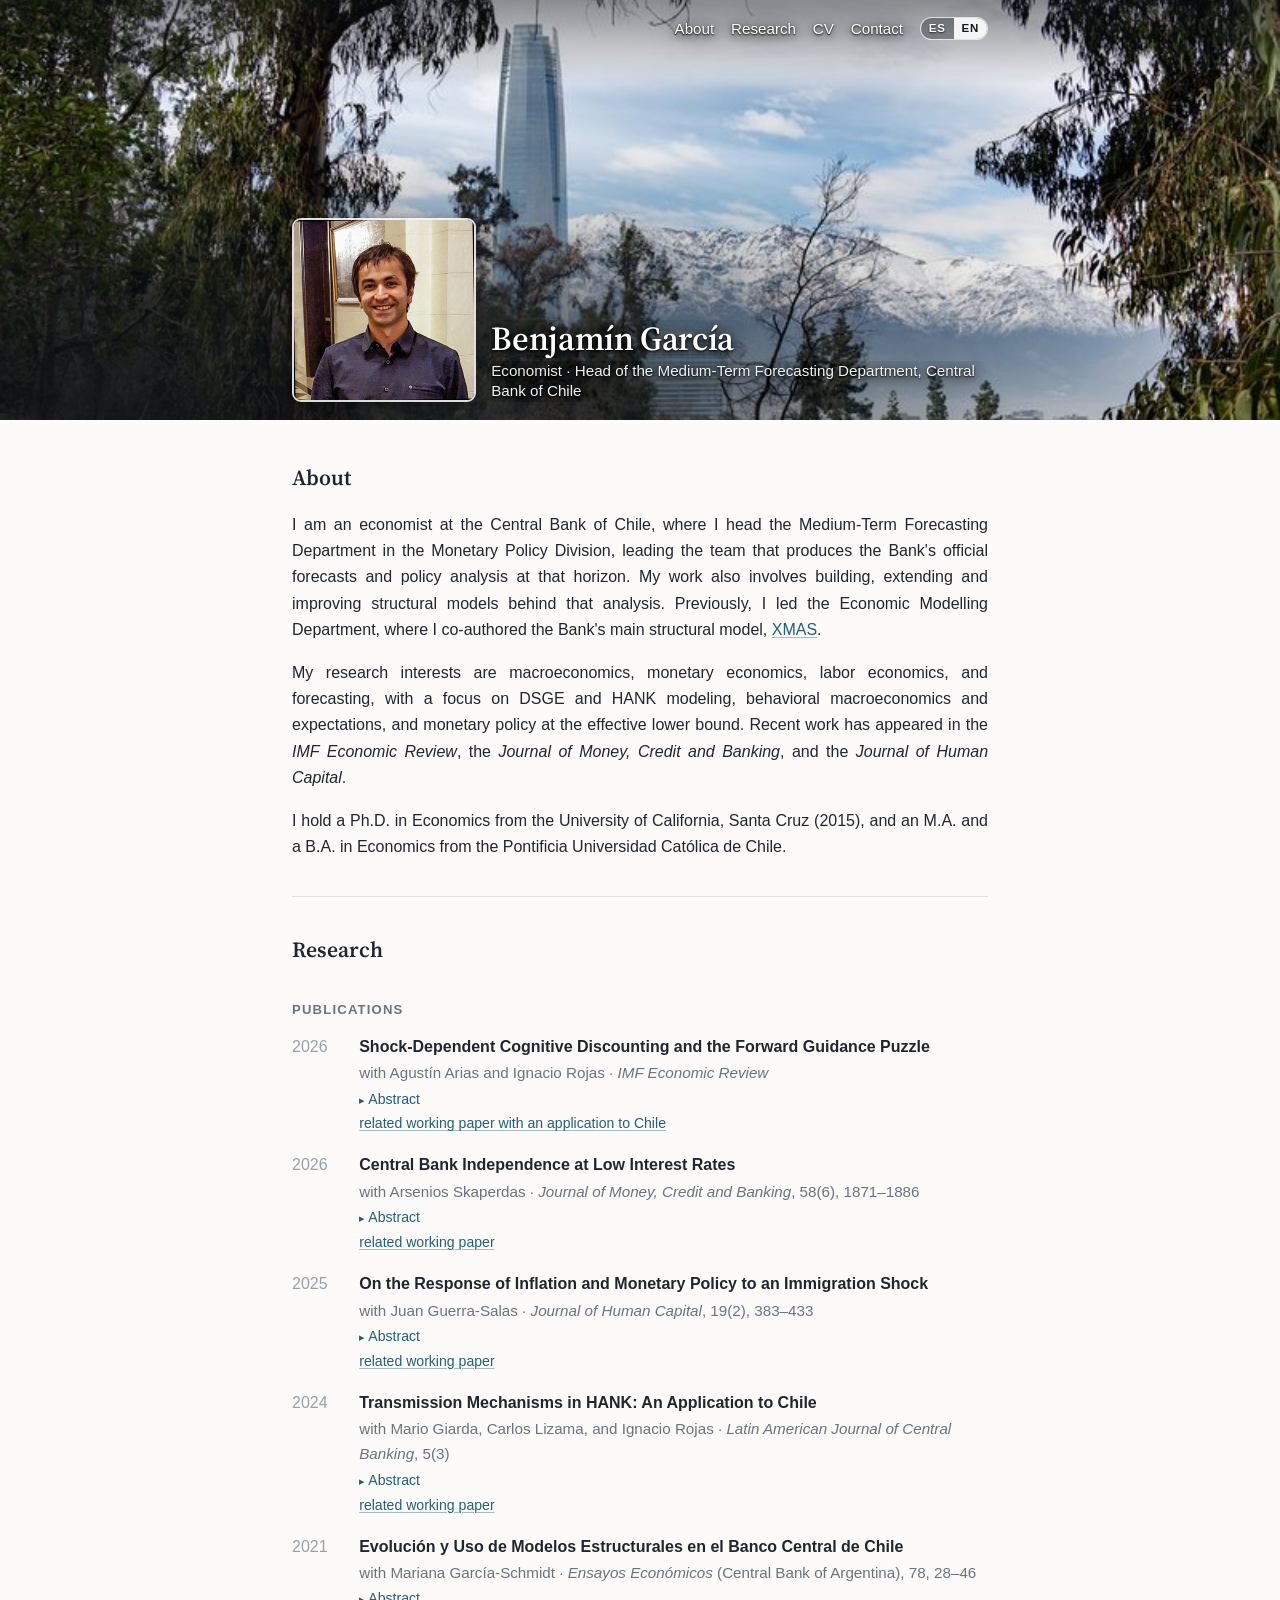
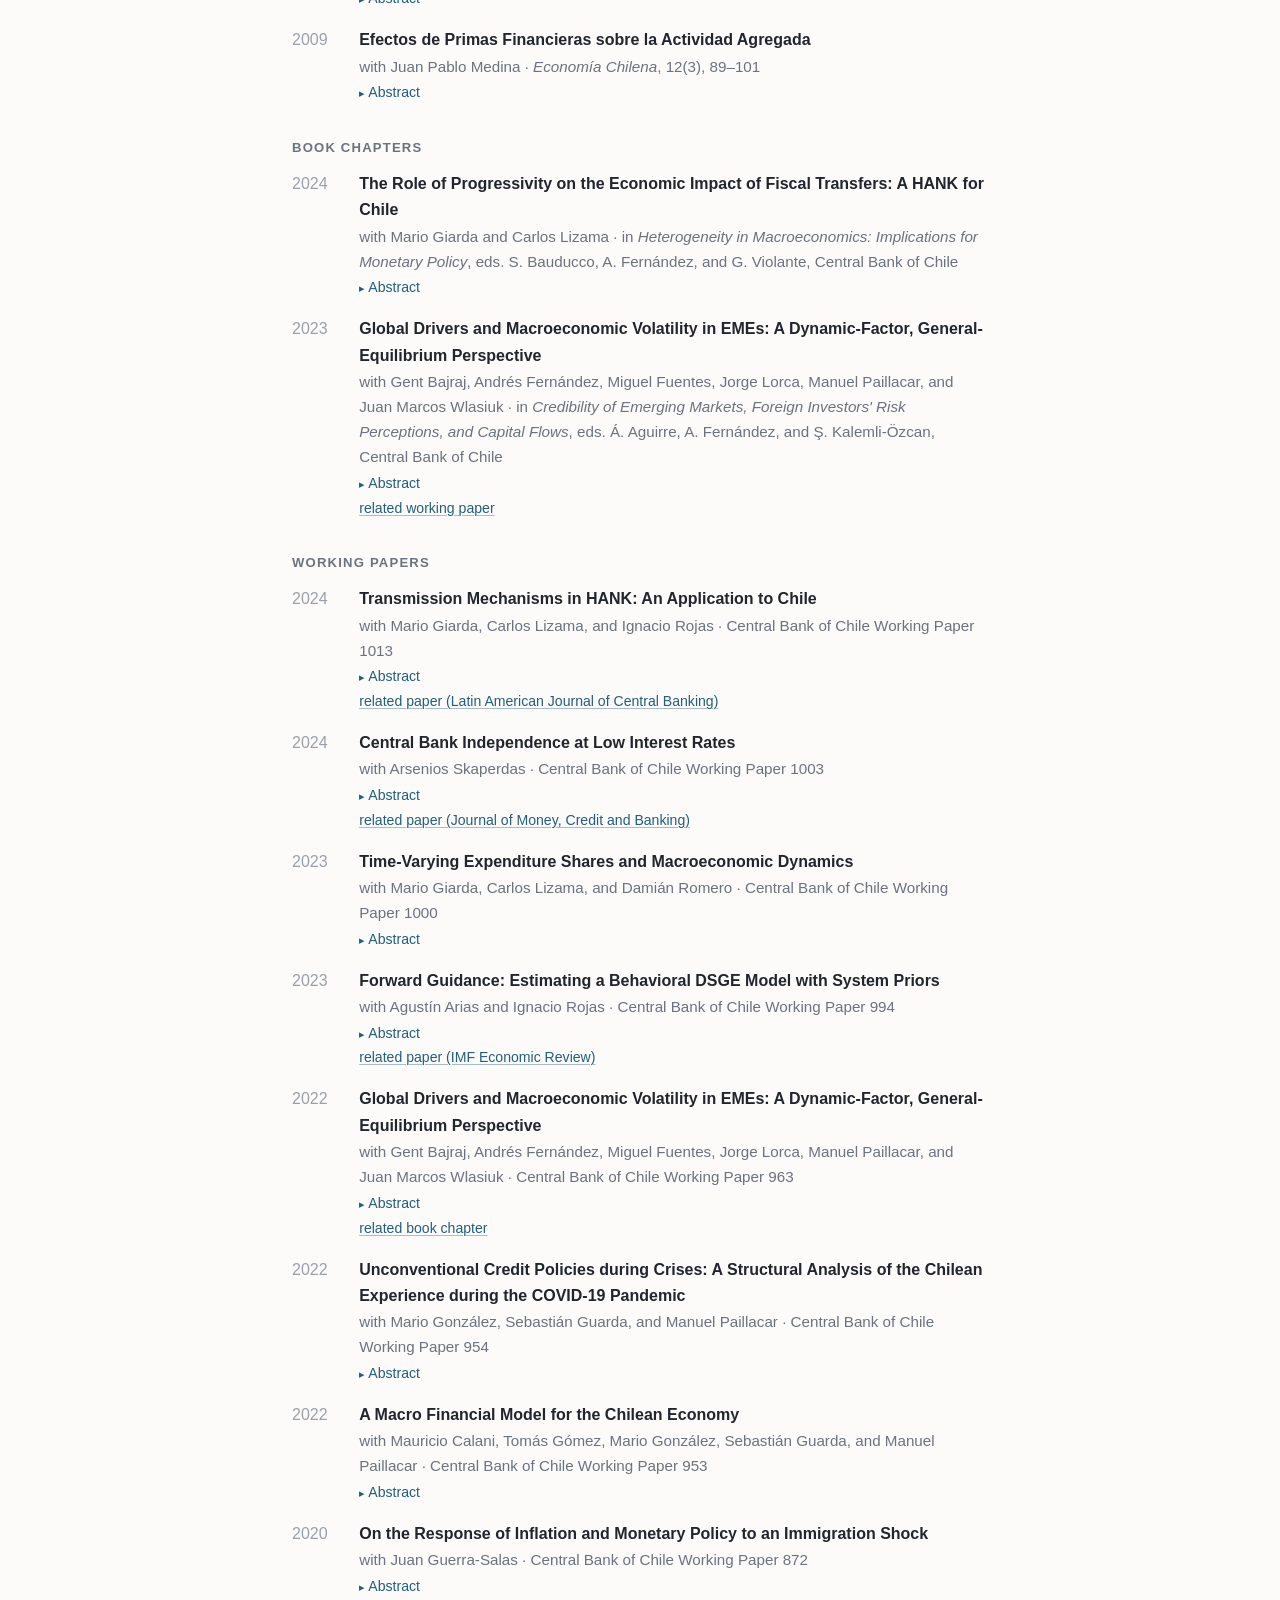
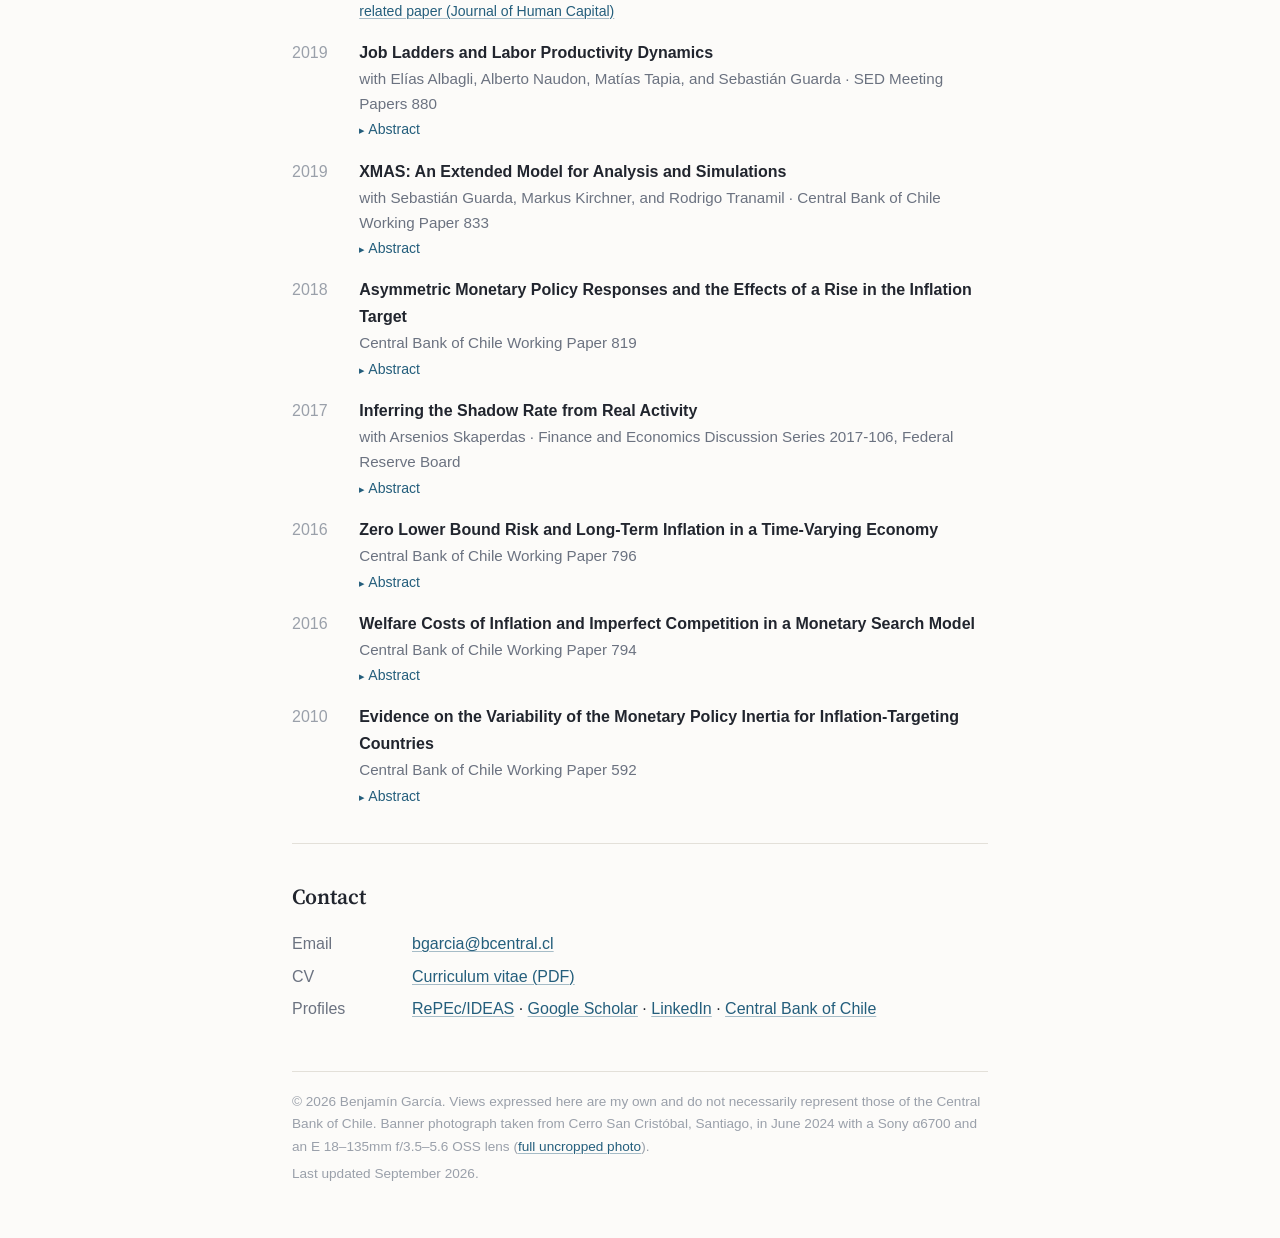
==== commit 7ba9f9c3: "Add files via upload" ====
--- a/index.html
+++ b/index.html
@@ -1,22 +1,22 @@
 <!DOCTYPE html>
-<html lang="es">
+<html lang="en">
 <head>
 <meta charset="utf-8">
 <meta name="viewport" content="width=device-width, initial-scale=1">
-<title>Benjamín García | Economista, Banco Central de Chile</title>
-<meta name="description" content="Benjamín García es economista del Banco Central de Chile, donde dirige el Departamento de Proyecciones de Mediano Plazo. Investigación en macroeconomía y economía monetaria: modelos DSGE y HANK, macroeconomía conductual y proyecciones.">
+<title>Benjamín García | Economist, Central Bank of Chile</title>
+<meta name="description" content="Benjamín García is an economist at the Central Bank of Chile, where he heads the Medium-Term Forecasting Department. Research in macroeconomics and monetary economics: DSGE and HANK models, behavioral macroeconomics, and forecasting.">
 <meta name="author" content="Benjamín García">
-<link rel="canonical" href="https://benjamingarcia.cl/es/">
+<link rel="canonical" href="https://benjamingarcia.cl/">
 <link rel="alternate" hreflang="en" href="https://benjamingarcia.cl/">
 <link rel="alternate" hreflang="es" href="https://benjamingarcia.cl/es/">
 <link rel="alternate" hreflang="x-default" href="https://benjamingarcia.cl/">
-<link rel="icon" type="image/svg+xml" href="../favicon.svg">
+<link rel="icon" type="image/svg+xml" href="favicon.svg">
 <meta property="og:type" content="profile">
-<meta property="og:locale" content="es_CL">
-<meta property="og:locale:alternate" content="en_US">
+<meta property="og:locale" content="en_US">
+<meta property="og:locale:alternate" content="es_CL">
 <meta property="og:title" content="Benjamín García">
-<meta property="og:description" content="Economista del Banco Central de Chile. Investigación en macroeconomía y economía monetaria: modelos DSGE y HANK, macroeconomía conductual y proyecciones.">
-<meta property="og:url" content="https://benjamingarcia.cl/es/">
+<meta property="og:description" content="Economist at the Central Bank of Chile. Research in macroeconomics and monetary economics: DSGE and HANK models, behavioral macroeconomics, and forecasting.">
+<meta property="og:url" content="https://benjamingarcia.cl/">
 <meta property="og:image" content="https://benjamingarcia.cl/assets/banner-c.jpg">
 <link rel="preconnect" href="https://fonts.googleapis.com">
 <link rel="preconnect" href="https://fonts.gstatic.com" crossorigin>
@@ -26,8 +26,8 @@
   "@context": "https://schema.org",
   "@type": "Person",
   "name": "Benjamín García",
-  "jobTitle": "Jefe del Departamento de Proyecciones de Mediano Plazo",
-  "worksFor": { "@type": "Organization", "name": "Banco Central de Chile" },
+  "jobTitle": "Head of the Medium-Term Forecasting Department",
+  "worksFor": { "@type": "Organization", "name": "Central Bank of Chile" },
   "url": "https://benjamingarcia.cl/",
   "email": "mailto:bgarcia@bcentral.cl",
   "alumniOf": [
@@ -247,19 +247,7 @@
     .site-header.compact .site-nav a { font-size: .82rem; }
     .site-header.compact h1 { font-size: 1rem; }
     .site-header.compact .site-nav { gap: .7rem; }
-    .site-header.compact .id { padding-right: 15rem; }
-  }
-  .name-short { display: none; }
-  @media (max-width: 440px) {
-    .site-header.compact .name-full {
-      position: absolute; width: 1px; height: 1px; overflow: hidden;
-      clip: rect(0 0 0 0); white-space: nowrap;
-    }
-    .site-header.compact .name-short { display: inline; }
-  }
-  @media (max-width: 359px) {
-    .site-header h1 { transition: font-size .28s ease, opacity .18s ease; }
-    .site-header.compact h1 { opacity: 0; visibility: hidden; }
+    .site-header.compact .id { padding-right: 11.8rem; }
   }
 
   hr { border: 0; border-top: 1px solid var(--rule); margin: 2.2rem 0; }
@@ -280,9 +268,9 @@
     margin: 2rem 0 .8rem;
   }
   section p { margin: 0 0 1rem; }
-  #sobre-mi p { text-align: justify; hyphens: auto; }
+  #about p { text-align: justify; hyphens: auto; }
   @media (max-width: 480px) {
-    #sobre-mi p { text-align: left; }
+    #about p { text-align: left; }
   }
 
   /* Publication entries */
@@ -375,28 +363,28 @@
 <header class="site-header" id="siteHeader">
   <picture>
     <source media="(max-width: 640px)"
-            srcset="../assets/banner-b-800.jpg 800w, ../assets/banner-b.jpg 1800w" sizes="100vw">
-    <img class="banner-img" src="../assets/banner-c.jpg"
-         srcset="../assets/banner-c-1100.jpg 1100w, ../assets/banner-c.jpg 1800w"
+            srcset="assets/banner-b-800.jpg 800w, assets/banner-b.jpg 1800w" sizes="100vw">
+    <img class="banner-img" src="assets/banner-c.jpg"
+         srcset="assets/banner-c-1100.jpg 1100w, assets/banner-c.jpg 1800w"
          sizes="100vw" alt="" aria-hidden="true">
   </picture>
   <div class="banner-scrim" aria-hidden="true"></div>
   <div class="header-inner">
-    <img class="avatar" src="../assets/avatar.jpg" width="360" height="360" alt="Benjamín García">
+    <img class="avatar" src="assets/avatar.jpg" width="360" height="360" alt="Benjamín García">
     <div class="id">
-      <h1><span class="name-full">Benjamín García</span><span class="name-short" aria-hidden="true">B. García</span></h1>
-      <p class="titleline"><span class="tl-full">Economista · Jefe del Departamento de Proyecciones de Mediano Plazo, Banco Central de Chile</span><span class="tl-short" hidden>Economista · Banco Central de Chile</span></p>
+      <h1>Benjamín García</h1>
+      <p class="titleline"><span class="tl-full">Economist · Head of the Medium-Term Forecasting Department, Central Bank of Chile</span><span class="tl-short" hidden>Economist · Central Bank of Chile</span></p>
     </div>
     <div class="topbar">
       <nav class="site-nav">
-        <a href="#sobre-mi">Sobre mí</a>
-        <a href="#investigacion">Investigación</a>
-        <a href="../cv.pdf">CV</a>
-        <a href="#contacto">Contacto</a>
+        <a href="#about">About</a>
+        <a href="#research">Research</a>
+        <a href="cv.pdf">CV</a>
+        <a href="#contact">Contact</a>
       </nav>
-      <div class="lang-toggle" role="group" aria-label="Idioma">
-        <span aria-current="true">ES</span>
-        <a href="../" hreflang="en" lang="en" title="English version">EN</a>
+      <div class="lang-toggle" role="group" aria-label="Language">
+        <a href="es/" hreflang="es" lang="es" title="Versión en español">ES</a>
+        <span aria-current="true">EN</span>
       </div>
     </div>
   </div>
@@ -404,249 +392,194 @@
 
 <div class="wrap">
 
-  <section id="sobre-mi">
-    <h2>Sobre mí</h2>
+  <section id="about">
+    <h2>About</h2>
     <p>
-Soy economista del Banco Central de Chile, donde dirijo el Departamento de Proyecciones de Mediano Plazo de la División de Política Monetaria, equipo a cargo de las proyecciones oficiales del Banco y del análisis de política en ese horizonte. Mi trabajo también incluye construir, extender y mejorar los modelos estructurales en que se basa ese análisis. Antes dirigí el Departamento de Modelación Económica, donde fui coautor del principal modelo estructural del Banco, el <a href="https://ideas.repec.org/p/chb/bcchwp/833.html">XMAS</a>.
+I am an economist at the Central Bank of Chile, where I head the Medium-Term Forecasting Department in the Monetary Policy Division, leading the team that produces the Bank's official forecasts and policy analysis at that horizon. My work also involves building, extending and improving structural models behind that analysis. Previously, I led the Economic Modelling Department, where I co-authored the Bank's main structural model, <a href="https://ideas.repec.org/p/chb/bcchwp/833.html">XMAS</a>.
     </p>
     <p>
-      Mis áreas de investigación son la macroeconomía, la economía monetaria, la economía laboral y las proyecciones macroeconómicas, con énfasis en modelos DSGE y HANK, macroeconomía conductual y expectativas, y política monetaria en el límite inferior efectivo. Mis trabajos recientes se han publicado en <em lang="en">IMF Economic Review</em>, <em lang="en">Journal of Money, Credit and Banking</em> y <em lang="en">Journal of Human Capital</em>.
+      My research interests are macroeconomics, monetary economics, labor economics, and forecasting, with a focus on DSGE and HANK modeling, behavioral macroeconomics and expectations, and monetary policy at the effective lower bound. Recent work has appeared in the <em>IMF Economic Review</em>, the <em>Journal of Money, Credit and Banking</em>, and the <em>Journal of Human Capital</em>.
     </p>
     <p>
-      Obtuve mi doctorado (Ph.D.) en Economía en la Universidad de California, Santa Cruz (2015), y un magíster (M.A.) y una licenciatura (B.A.) en Economía en la Pontificia Universidad Católica de Chile.
+      I hold a Ph.D. in Economics from the University of California, Santa Cruz (2015), and an M.A. and a B.A. in Economics from the Pontificia Universidad Católica de Chile.
     </p>
   </section>
 
   <hr>
 
-  <section id="investigacion">
-    <h2>Investigación</h2>
-
-    <h3>Publicaciones</h3>
+  <section id="research">
+    <h2>Research</h2>
+
+    <h3>Publications</h3>
 
     <div class="pub">
       <div class="year">2026</div>
       <div>
-        <div class="title" lang="en"><a href="https://doi.org/10.1057/s41308-026-00313-5">Shock-Dependent Cognitive Discounting and the Forward Guidance Puzzle</a></div>
-        <div class="meta">con Agustín Arias e Ignacio Rojas · <span class="venue">IMF Economic Review</span></div>
-        <details class="abs"><summary>Resumen</summary>
+        <div class="title"><a href="https://doi.org/10.1057/s41308-026-00313-5">Shock-Dependent Cognitive Discounting and the Forward Guidance Puzzle</a></div>
+        <div class="meta">with Agustín Arias and Ignacio Rojas · <span class="venue">IMF Economic Review</span></div>
+        <details class="abs"><summary>Abstract</summary>
+          <div class="abstract-text">We introduce cognitive discounting into a standard dynamic stochastic general equilibrium (DSGE) model to address the forward guidance puzzle and propose an estimation strategy that employs system priors to ensure data-consistent responses to monetary policy. We show that implementing cognitive discounting as in Gabaix (2020) does not, by itself, resolve the forward guidance puzzle. In particular, attempting to replicate empirically estimated forward guidance effects substantially dampens the effectiveness of conventional monetary policy, contradicting empirical evidence. Our findings show that the coexistence of empirically plausible effects of both conventional monetary policy and forward guidance requires a degree of cognitive discounting that is specific to announcements of future policy shocks. This idiosyncratic discounting may stem from factors such as credibility constraints in forward guidance communication.</div>
+        </details>
+        <div class="links"><a href="https://ideas.repec.org/p/chb/bcchwp/994.html">related working paper with an application to Chile</a></div>
+      </div>
+    </div>
+
+    <div class="pub">
+      <div class="year">2026</div>
+      <div>
+        <div class="title"><a href="https://doi.org/10.1111/jmcb.13222">Central Bank Independence at Low Interest Rates</a></div>
+        <div class="meta">with Arsenios Skaperdas · <span class="venue">Journal of Money, Credit and Banking</span>, 58(6), 1871&ndash;1886</div>
+        <details class="abs"><summary>Abstract</summary>
+          <div class="abstract-text">We create a new measure of the political pressure faced by the Federal Reserve based on the analysis of transcripts of the Chairs' testimonies to Congress. We find that the use of nontraditional policies at low interest rates led to increased political criticism and that criticism predicts legislative actions that threaten central bank independence. We develop a model where the probability of the monetary authority's future loss of independence is increasing in the use of nontraditional instruments, leading to attenuated monetary responses and higher inflation volatility. This attenuation can be mitigated under an institutional framework with clearly defined targets where the central bank is evaluated by how efficiently it achieves its goals.</div>
+        </details>
+        <div class="links"><a href="https://ideas.repec.org/p/chb/bcchwp/1003.html">related working paper</a></div>
+      </div>
+    </div>
+
+    <div class="pub">
+      <div class="year">2025</div>
+      <div>
+        <div class="title"><a href="https://doi.org/10.1086/734387">On the Response of Inflation and Monetary Policy to an Immigration Shock</a></div>
+        <div class="meta">with Juan Guerra-Salas · <span class="venue">Journal of Human Capital</span>, 19(2), 383&ndash;433</div>
+        <details class="abs"><summary>Abstract</summary>
+          <div class="abstract-text">An immigration shock has an ambiguous effect on inflation, because there are multiple channels working in both directions. Cross-country empirical evidence on Venezuelan immigration in Latin America points to a net disinflationary effect. We study immigration and inflation in a general equilibrium model with search frictions in the labor market, which we calibrate to Chile, an emerging country that has experienced substantial immigration in recent years. A net disinflationary effect is consistent with a labor supply channel dominating an aggregate demand channel. We also find that the systematic response of monetary policy is quantitatively important for the propagation of the shock.</div>
+        </details>
+        <div class="links"><a href="https://ideas.repec.org/p/chb/bcchwp/872.html">related working paper</a></div>
+      </div>
+    </div>
+
+    <div class="pub">
+      <div class="year">2024</div>
+      <div>
+        <div class="title"><a href="https://doi.org/10.1016/j.latcb.2024.100125">Transmission Mechanisms in HANK: An Application to Chile</a></div>
+        <div class="meta">with Mario Giarda, Carlos Lizama, and Ignacio Rojas · <span class="venue">Latin American Journal of Central Banking</span>, 5(3)</div>
+        <details class="abs"><summary>Abstract</summary>
+          <div class="abstract-text">Households in emerging economies are subject to significant income risk and have low access to financial markets. Leveraging multiple administrative microdata sources, this paper documents significant heterogeneity in asset holdings, income, and income cyclicality across the distribution of Chilean households, as well as considerable income risk. Considering this evidence, we compare the transmission mechanisms between Heterogeneous-Agent New-Keynesian models with search and matching (SAM) and sticky wage frictions (SW), and between one-liquid-asset (OA) and two-asset (TA) specifications. We propose a decomposition of consumption responses into direct, indirect, average, and cross-sectional effects. We show that the transmission mechanisms depend on the labor market setup: in SAM-OA the transmission operates through average and direct effects, while in SW-OA it is through cross-sectional effects. Assets also matter, the transmission in the SW-TA has stronger direct and average effects than SW-OA.</div>
+        </details>
+        <div class="links"><a href="https://ideas.repec.org/p/chb/bcchwp/1013.html">related working paper</a></div>
+      </div>
+    </div>
+
+    <div class="pub">
+      <div class="year">2021</div>
+      <div>
+        <div class="title"><a href="https://doi.org/10.64285/ensayosbcra78.y2021.105">Evolución y Uso de Modelos Estructurales en el Banco Central de Chile</a></div>
+        <div class="meta">with Mariana García-Schmidt · <span class="venue">Ensayos Económicos</span> (Central Bank of Argentina), 78, 28&ndash;46</div>
+        <details class="abs"><summary>Abstract</summary>
+          <div class="abstract-text">The Central Bank of Chile (BCC) uses various models to analyze the Chilean economy and to assist board members in their decision-making. Its main structural model is called XMAS and it is a NeoKeynesian dynamic and stochastic general equilibrium model with a wide variety of sectors, rigidities, and shocks. This model is usually used as part of the monetary policy framework. As the economy is continually evolving, the need for new tools to answer new questions is evolving as well. Thus, to answer new questions, the BCC follows a strategy of incorporating into the XMAS only the necessary changes and creating new models, called satellites, for other issues. This document shows the main features of the XMAS and shows examples of changes made to this model in the past, as well as satellite models.</div>
+        </details>
+      </div>
+    </div>
+
+    <div class="pub">
+      <div class="year">2009</div>
+      <div>
+        <div class="title"><a href="https://hdl.handle.net/20.500.12580/4814">Efectos de Primas Financieras sobre la Actividad Agregada</a></div>
+        <div class="meta">with Juan Pablo Medina · <span class="venue">Economía Chilena</span>, 12(3), 89&ndash;101</div>
+        <details class="abs"><summary>Abstract</summary>
           <div class="abstract-text">
-            <p class="abs-lang">Traducción al español</p>
-            <p>Introducimos descuento cognitivo en un modelo dinámico estocástico de equilibrio general (DSGE) estándar para abordar el puzzle del <em>forward guidance</em>, y proponemos una estrategia de estimación que emplea <em>system priors</em> para asegurar respuestas a la política monetaria consistentes con los datos. Mostramos que implementar el descuento cognitivo como en Gabaix (2020) no resuelve, por sí solo, el puzzle del <em>forward guidance</em>. En particular, intentar replicar los efectos del <em>forward guidance</em> estimados empíricamente reduce sustancialmente la efectividad de la política monetaria convencional, lo que contradice la evidencia empírica. Nuestros resultados muestran que la coexistencia de efectos empíricamente plausibles tanto de la política monetaria convencional como del <em>forward guidance</em> requiere un grado de descuento cognitivo específico para los anuncios de shocks de política futuros. Este descuento idiosincrático puede deberse a factores como restricciones de credibilidad en la comunicación del <em>forward guidance</em>.</p>
-            <p class="abs-lang">Original en inglés</p>
-            <p lang="en">We introduce cognitive discounting into a standard dynamic stochastic general equilibrium (DSGE) model to address the forward guidance puzzle and propose an estimation strategy that employs system priors to ensure data-consistent responses to monetary policy. We show that implementing cognitive discounting as in Gabaix (2020) does not, by itself, resolve the forward guidance puzzle. In particular, attempting to replicate empirically estimated forward guidance effects substantially dampens the effectiveness of conventional monetary policy, contradicting empirical evidence. Our findings show that the coexistence of empirically plausible effects of both conventional monetary policy and forward guidance requires a degree of cognitive discounting that is specific to announcements of future policy shocks. This idiosyncratic discounting may stem from factors such as credibility constraints in forward guidance communication.</p>
-          </div>
-        </details>
-        <div class="links"><a href="https://ideas.repec.org/p/chb/bcchwp/994.html">documento de trabajo relacionado, con una aplicación a Chile</a></div>
-      </div>
-    </div>
-
-    <div class="pub">
-      <div class="year">2026</div>
-      <div>
-        <div class="title" lang="en"><a href="https://doi.org/10.1111/jmcb.13222">Central Bank Independence at Low Interest Rates</a></div>
-        <div class="meta">con Arsenios Skaperdas · <span class="venue">Journal of Money, Credit and Banking</span>, 58(6), 1871&ndash;1886</div>
-        <details class="abs"><summary>Resumen</summary>
-          <div class="abstract-text">
-            <p class="abs-lang">Traducción al español</p>
-            <p>Creamos una nueva medida de la presión política enfrentada por la Reserva Federal basada en el análisis de transcripciones de los testimonios de sus presidentes ante el Congreso de los Estados Unidos. Encontramos que el uso de políticas no convencionales en períodos de bajas tasas de interés lleva a un aumento de las críticas y que estas críticas predicen acciones legislativas que pueden amenazar su independencia. Desarrollamos un modelo en donde la probabilidad de pérdida de independencia de la autoridad monetaria aumenta con el uso de instrumentos no tradicionales, lo que lleva a respuestas monetarias atenuadas y una mayor volatilidad de la inflación. Esta atenuación puede mitigarse bajo un marco institucional con objetivos claramente definidos, donde el banco central es evaluado por la eficiencia con la que alcanza sus metas.</p>
-            <p class="abs-lang">Original en inglés</p>
-            <p lang="en">We create a new measure of the political pressure faced by the Federal Reserve based on the analysis of transcripts of the Chairs' testimonies to Congress. We find that the use of nontraditional policies at low interest rates led to increased political criticism and that criticism predicts legislative actions that threaten central bank independence. We develop a model where the probability of the monetary authority's future loss of independence is increasing in the use of nontraditional instruments, leading to attenuated monetary responses and higher inflation volatility. This attenuation can be mitigated under an institutional framework with clearly defined targets where the central bank is evaluated by how efficiently it achieves its goals.</p>
-          </div>
-        </details>
-        <div class="links"><a href="https://ideas.repec.org/p/chb/bcchwp/1003.html">documento de trabajo relacionado</a></div>
-      </div>
-    </div>
-
-    <div class="pub">
-      <div class="year">2025</div>
-      <div>
-        <div class="title" lang="en"><a href="https://doi.org/10.1086/734387">On the Response of Inflation and Monetary Policy to an Immigration Shock</a></div>
-        <div class="meta">con Juan Guerra-Salas · <span class="venue">Journal of Human Capital</span>, 19(2), 383&ndash;433</div>
-        <details class="abs"><summary>Resumen</summary>
-          <div class="abstract-text">
-            <p class="abs-lang">Traducción al español</p>
-            <p>Un shock de inmigración tiene un efecto ambiguo sobre la inflación, porque existen múltiples canales que operan en ambas direcciones. La evidencia empírica entre países sobre la inmigración venezolana en América Latina apunta a un efecto desinflacionario neto. Estudiamos la inmigración y la inflación en un modelo de equilibrio general con fricciones de búsqueda en el mercado laboral, que calibramos para Chile, un país emergente que ha recibido una inmigración considerable en los últimos años. Un efecto desinflacionario neto es consistente con que un canal de oferta laboral domine a un canal de demanda agregada. También encontramos que la respuesta sistemática de la política monetaria es cuantitativamente importante para la propagación del shock.</p>
-            <p class="abs-lang">Original en inglés</p>
-            <p lang="en">An immigration shock has an ambiguous effect on inflation, because there are multiple channels working in both directions. Cross-country empirical evidence on Venezuelan immigration in Latin America points to a net disinflationary effect. We study immigration and inflation in a general equilibrium model with search frictions in the labor market, which we calibrate to Chile, an emerging country that has experienced substantial immigration in recent years. A net disinflationary effect is consistent with a labor supply channel dominating an aggregate demand channel. We also find that the systematic response of monetary policy is quantitatively important for the propagation of the shock.</p>
-          </div>
-        </details>
-        <div class="links"><a href="https://ideas.repec.org/p/chb/bcchwp/872.html">documento de trabajo relacionado</a></div>
-      </div>
-    </div>
+            <p class="abs-lang">English translation</p>
+            <p>Since the end of last year, financial markets have experienced volatility and stress, which have raised the premia between risky and safer assets. Relevant movements in the yield curve have also been observed. Analytically, several academic studies have shown that risk premia affect and propagate the effects of economic shocks on activity and aggregate demand. This note estimates the effects of financial premia on aggregate activity in the case of Chile, taking into account that the estimates may not reveal the structural effect of financial premia on activity, given the strong endogeneity between economic activity and financial instruments, which could persist even when using lags of the latter in the estimations.</p>
+            <p class="abs-lang">Original abstract in Spanish</p>
+            <p lang="es">Desde finales del año pasado, los mercados financieros han experimentado volatilidad y tensiones, las cuales han hecho aumentar los premios entre activos riesgosos y otros más seguros. Además, se han observado movimientos relevantes en la curva de retorno. Analíticamente, varios estudios académicos han mostrado que las primas por riesgo afectan y propagan los efectos de shocks económicos en la actividad y la demanda agregada. Esta nota tiene por objeto estimar los efectos de las primas financieras sobre la actividad agregada en el caso de Chile, teniendo en consideración que las estimaciones pueden no revelar el efecto estructural de las primas financieras en la actividad, debido a la fuerte endogeneidad presente entre la actividad económica y los instrumentos financieros, la que podría subsistir aun utilizando rezagos de estos últimos en las estimaciones.</p>
+                     </div>
+        </details>
+      </div>
+    </div>
+
+    <h3>Book chapters</h3>
 
     <div class="pub">
       <div class="year">2024</div>
       <div>
-        <div class="title" lang="en"><a href="https://doi.org/10.1016/j.latcb.2024.100125">Transmission Mechanisms in HANK: An Application to Chile</a></div>
-        <div class="meta">con Mario Giarda, Carlos Lizama e Ignacio Rojas · <span class="venue">Latin American Journal of Central Banking</span>, 5(3)</div>
-        <details class="abs"><summary>Resumen</summary>
-          <div class="abstract-text">
-            <p class="abs-lang">Traducción al español</p>
-            <p>Los hogares en economías emergentes están sujetos a un riesgo significativo de ingresos y tienen bajo acceso a los mercados financieros. Aprovechando múltiples fuentes de microdatos administrativos, este artículo documenta una heterogeneidad significativa en la tenencia de activos, ingresos y ciclicidad del ingreso a lo largo de la distribución de los hogares chilenos, así como un considerable riesgo de ingresos. Considerando esta evidencia, comparamos los mecanismos de transmisión entre los modelos neokeynesianos de agentes heterogéneos con búsqueda y emparejamiento (SAM) y fricciones salariales rígidas (SW), y entre especificaciones de un activo líquido (OA) y dos activos (TA). Proponemos una descomposición de las respuestas de consumo en efectos directos, indirectos, promedio y transversales. Mostramos que los mecanismos de transmisión dependen de la configuración del mercado laboral: en SAM-OA, la transmisión opera a través de efectos promedio y directos, mientras que en SW-OA es a través de efectos transversales. Los activos también importan, la transmisión en el SW-TA tiene efectos directos y promedio más fuertes que en el SW-OA.</p>
-            <p class="abs-lang">Original en inglés</p>
-            <p lang="en">Households in emerging economies are subject to significant income risk and have low access to financial markets. Leveraging multiple administrative microdata sources, this paper documents significant heterogeneity in asset holdings, income, and income cyclicality across the distribution of Chilean households, as well as considerable income risk. Considering this evidence, we compare the transmission mechanisms between Heterogeneous-Agent New-Keynesian models with search and matching (SAM) and sticky wage frictions (SW), and between one-liquid-asset (OA) and two-asset (TA) specifications. We propose a decomposition of consumption responses into direct, indirect, average, and cross-sectional effects. We show that the transmission mechanisms depend on the labor market setup: in SAM-OA the transmission operates through average and direct effects, while in SW-OA it is through cross-sectional effects. Assets also matter, the transmission in the SW-TA has stronger direct and average effects than SW-OA.</p>
-          </div>
-        </details>
-        <div class="links"><a href="https://ideas.repec.org/p/chb/bcchwp/1013.html">documento de trabajo relacionado</a></div>
-      </div>
-    </div>
-
-    <div class="pub">
-      <div class="year">2021</div>
-      <div>
-        <div class="title"><a href="https://doi.org/10.64285/ensayosbcra78.y2021.105">Evolución y Uso de Modelos Estructurales en el Banco Central de Chile</a></div>
-        <div class="meta">con Mariana García-Schmidt · <span class="venue">Ensayos Económicos</span> (Banco Central de la República Argentina), 78, 28&ndash;46</div>
-        <details class="abs"><summary>Resumen</summary>
-          <div class="abstract-text">El Banco Central de Chile (BCC) usa varios modelos para analizar la economía chilena y ayudar a los miembros del consejo en su toma de decisiones. Su modelo estructural principal se llama XMAS y es un modelo dinámico y estocástico de equilibrio general Neo-Keynesiano con una amplia variedad de sectores, rigideces y shocks. Este modelo se usa de forma recurrente como parte del marco de política monetaria. Como la economía está sujeta a una continua evolución, la necesidad de nuevas herramientas para responder preguntas también evoluciona continuamente. Así, para responder nuevas preguntas, el BCC sigue una estrategia de incorporar en el XMAS sólo cambios que sean necesarios, y de crear nuevos modelos, llamados satélites, para otros cambios. Este documento presenta las características principales del XMAS y muestra ejemplos de cambios realizados en este modelo en el pasado, así como también modelos satélites.</div>
-        </details>
-      </div>
-    </div>
-
-    <div class="pub">
-      <div class="year">2009</div>
-      <div>
-        <div class="title"><a href="https://hdl.handle.net/20.500.12580/4814">Efectos de Primas Financieras sobre la Actividad Agregada</a></div>
-        <div class="meta">con Juan Pablo Medina · <span class="venue">Economía Chilena</span>, 12(3), 89&ndash;101</div>
-        <details class="abs"><summary>Resumen</summary>
-          <div class="abstract-text">Desde finales del año pasado, los mercados financieros han experimentado volatilidad y tensiones, las cuales han hecho aumentar los premios entre activos riesgosos y otros más seguros. Además, se han observado movimientos relevantes en la curva de retorno. Analíticamente, varios estudios académicos han mostrado que las primas por riesgo afectan y propagan los efectos de shocks económicos en la actividad y la demanda agregada. Esta nota tiene por objeto estimar los efectos de las primas financieras sobre la actividad agregada en el caso de Chile, teniendo en consideración que las estimaciones pueden no revelar el efecto estructural de las primas financieras en la actividad, debido a la fuerte endogeneidad presente entre la actividad económica y los instrumentos financieros, la que podría subsistir aun utilizando rezagos de estos últimos en las estimaciones.</div>
-        </details>
-      </div>
-    </div>
-
-    <h3>Capítulos de libros</h3>
+        <div class="title"><a href="https://hdl.handle.net/20.500.12580/8026">The Role of Progressivity on the Economic Impact of Fiscal Transfers: A HANK for Chile</a></div>
+        <div class="meta">with Mario Giarda and Carlos Lizama · in <span class="venue">Heterogeneity in Macroeconomics: Implications for Monetary Policy</span>, eds. S. Bauducco, A. Fernández, and G. Violante, Central Bank of Chile</div>
+        <details class="abs"><summary>Abstract</summary>
+          <div class="abstract-text">During the Covid-19 pandemic, the Chilean government provided unprecedented economic assistance to households. Direct fiscal transfers through stimulus checks amounted to nine percent of the country's GDP. Additionally, three times during the period, policymakers allowed for the possibility of withdrawing up to ten percent of the workers' individual pension accounts savings. This policy provided households with access to additional resources equivalent to 19 percent of GDP. Overall, the extra liquidity provided amounted to 28 percent of GDP, thus becoming Chile's most extensive support package in recent history.</div>
+        </details>
+      </div>
+    </div>
+
+    <div class="pub">
+      <div class="year">2023</div>
+      <div>
+        <div class="title"><a href="https://hdl.handle.net/20.500.12580/7506">Global Drivers and Macroeconomic Volatility in EMEs: A Dynamic-Factor, General-Equilibrium Perspective</a></div>
+        <div class="meta">with Gent Bajraj, Andrés Fernández, Miguel Fuentes, Jorge Lorca, Manuel Paillacar, and Juan Marcos Wlasiuk · in <span class="venue">Credibility of Emerging Markets, Foreign Investors' Risk Perceptions, and Capital Flows</span>, eds. Á. Aguirre, A. Fernández, and Ş. Kalemli-Özcan, Central Bank of Chile</div>
+        <details class="abs"><summary>Abstract</summary>
+          <div class="abstract-text">A common view held by academics as well as policymakers assigns an important role to global factors as drivers of fluctuations in economic activity in emerging market economies (EMEs). This follows naturally from the fact that these economies are often small and open to trade in global goods and capital markets, which makes them vulnerable to shocks in these markets. However, the nature of these global forces as well as their transmission mechanism into EMEs continues to be debated and is the subject of an active research area in international macroeconomics. While an influential view postulates a financial origin in the form of a global financial cycle (Miranda-Agrippino and Rey, 2020), others have argued in favor of alternative global forces in the form of fluctuations in commodity prices (Fernández and others, 2017, 2018, 2020), changes in sovereign risks (Longstaff and others, 2011; Aguiar and others, 2016), and a common growth factor among EMEs (Claessens and others, 2012).</div>
+        </details>
+        <div class="links"><a href="https://ideas.repec.org/p/chb/bcchwp/963.html">related working paper</a></div>
+      </div>
+    </div>
+
+    <h3>Working papers</h3>
 
     <div class="pub">
       <div class="year">2024</div>
       <div>
-        <div class="title" lang="en"><a href="https://hdl.handle.net/20.500.12580/8026">The Role of Progressivity on the Economic Impact of Fiscal Transfers: A HANK for Chile</a></div>
-        <div class="meta">con Mario Giarda y Carlos Lizama · en <span class="venue">Heterogeneity in Macroeconomics: Implications for Monetary Policy</span>, eds. S. Bauducco, A. Fernández y G. Violante, Banco Central de Chile</div>
-        <details class="abs"><summary>Resumen</summary>
-          <div class="abstract-text">
-            <p class="abs-lang">Traducción al español</p>
-            <p>Durante la pandemia de Covid-19, el gobierno de Chile entregó a los hogares una ayuda económica sin precedentes. Las transferencias fiscales directas mediante bonos alcanzaron el nueve por ciento del PIB del país. Además, en tres ocasiones durante el período, las autoridades permitieron retirar hasta el diez por ciento de los ahorros de las cuentas individuales de pensiones de los trabajadores. Esta política dio a los hogares acceso a recursos adicionales equivalentes al 19 por ciento del PIB. En total, la liquidez adicional entregada alcanzó el 28 por ciento del PIB, lo que la convirtió en el paquete de apoyo más amplio de la historia reciente de Chile.</p>
-            <p class="abs-lang">Original en inglés</p>
-            <p lang="en">During the Covid-19 pandemic, the Chilean government provided unprecedented economic assistance to households. Direct fiscal transfers through stimulus checks amounted to nine percent of the country's GDP. Additionally, three times during the period, policymakers allowed for the possibility of withdrawing up to ten percent of the workers' individual pension accounts savings. This policy provided households with access to additional resources equivalent to 19 percent of GDP. Overall, the extra liquidity provided amounted to 28 percent of GDP, thus becoming Chile's most extensive support package in recent history.</p>
-          </div>
-        </details>
+        <div class="title"><a href="https://ideas.repec.org/p/chb/bcchwp/1013.html">Transmission Mechanisms in HANK: An Application to Chile</a></div>
+        <div class="meta">with Mario Giarda, Carlos Lizama, and Ignacio Rojas · Central Bank of Chile Working Paper 1013</div>
+        <details class="abs"><summary>Abstract</summary>
+          <div class="abstract-text">Households in emerging economies are subject to significant income risk and have low access to financial markets. Leveraging multiple administrative microdata sources, this paper documents significant heterogeneity in asset holdings, income, and income cyclicality across the distribution of Chilean households, as well as considerable income risk. Considering this evidence, we compare the transmission mechanisms between Heterogeneous-Agent New-Keynesian models with search and matching (SAM) and sticky wage frictions (SW), and between one-liquid-asset (OA) and two-asset (TA) specifications. We propose a decomposition of consumption responses into direct, indirect, average, and cross-sectional effects. We show that the transmission mechanisms depend on the labor market setup: in SAM-OA the transmission operates through average and direct effects, while in SW-OA it is through cross-sectional effects. Assets also matter, the transmission in the SW-TA has stronger direct and average effects than SW-OA.</div>
+        </details>
+        <div class="links"><a href="https://doi.org/10.1016/j.latcb.2024.100125">related paper (Latin American Journal of Central Banking)</a></div>
+      </div>
+    </div>
+
+    <div class="pub">
+      <div class="year">2024</div>
+      <div>
+        <div class="title"><a href="https://ideas.repec.org/p/chb/bcchwp/1003.html">Central Bank Independence at Low Interest Rates</a></div>
+        <div class="meta">with Arsenios Skaperdas · Central Bank of Chile Working Paper 1003</div>
+        <details class="abs"><summary>Abstract</summary>
+          <div class="abstract-text">We create a new measure of the political pressure faced by the Federal Reserve based on the analysis of transcripts of the Chairs' testimonies to Congress. We find that the use of non-traditional policies at low interest rates led to increased political criticism and that criticism predicts legislative actions that threaten central bank independence. We develop a model where the probability of the monetary authority's future loss of independence is increasing in the use of non-traditional instruments, leading to attenuated monetary responses and higher inflation volatility. We show that this attenuation can be mitigated under an institutional framework with clearly defined targets where the central bank is evaluated by how efficiently it achieves its goals.</div>
+        </details>
+        <div class="links"><a href="https://doi.org/10.1111/jmcb.13222">related paper (Journal of Money, Credit and Banking)</a></div>
       </div>
     </div>
 
     <div class="pub">
       <div class="year">2023</div>
       <div>
-        <div class="title" lang="en"><a href="https://hdl.handle.net/20.500.12580/7506">Global Drivers and Macroeconomic Volatility in EMEs: A Dynamic-Factor, General-Equilibrium Perspective</a></div>
-        <div class="meta">con Gent Bajraj, Andrés Fernández, Miguel Fuentes, Jorge Lorca, Manuel Paillacar y Juan Marcos Wlasiuk · en <span class="venue">Credibility of Emerging Markets, Foreign Investors' Risk Perceptions, and Capital Flows</span>, eds. Á. Aguirre, A. Fernández y Ş. Kalemli-Özcan, Banco Central de Chile</div>
-        <details class="abs"><summary>Resumen</summary>
-          <div class="abstract-text">
-            <p class="abs-lang">Traducción al español</p>
-            <p>Una visión común entre académicos y autoridades de política asigna a los factores globales un papel importante como determinantes de las fluctuaciones de la actividad económica en las economías de mercados emergentes (EME). Esto se desprende naturalmente de que estas economías suelen ser pequeñas y abiertas al comercio en los mercados globales de bienes y de capitales, lo que las hace vulnerables a los shocks en esos mercados. Sin embargo, la naturaleza de estas fuerzas globales, así como su mecanismo de transmisión hacia las EME, sigue siendo objeto de debate y de una activa línea de investigación en macroeconomía internacional. Mientras una visión influyente postula un origen financiero, en la forma de un ciclo financiero global (Miranda-Agrippino y Rey, 2020), otros han argumentado a favor de fuerzas globales alternativas, como las fluctuaciones de los precios de las materias primas (Fernández y otros, 2017, 2018, 2020), los cambios en el riesgo soberano (Longstaff y otros, 2011; Aguiar y otros, 2016) y un factor de crecimiento común entre las EME (Claessens y otros, 2012).</p>
-            <p class="abs-lang">Original en inglés</p>
-            <p lang="en">A common view held by academics as well as policymakers assigns an important role to global factors as drivers of fluctuations in economic activity in emerging market economies (EMEs). This follows naturally from the fact that these economies are often small and open to trade in global goods and capital markets, which makes them vulnerable to shocks in these markets. However, the nature of these global forces as well as their transmission mechanism into EMEs continues to be debated and is the subject of an active research area in international macroeconomics. While an influential view postulates a financial origin in the form of a global financial cycle (Miranda-Agrippino and Rey, 2020), others have argued in favor of alternative global forces in the form of fluctuations in commodity prices (Fernández and others, 2017, 2018, 2020), changes in sovereign risks (Longstaff and others, 2011; Aguiar and others, 2016), and a common growth factor among EMEs (Claessens and others, 2012).</p>
-          </div>
-        </details>
-        <div class="links"><a href="https://ideas.repec.org/p/chb/bcchwp/963.html">documento de trabajo relacionado</a></div>
-      </div>
-    </div>
-
-    <h3>Documentos de trabajo</h3>
-
-    <div class="pub">
-      <div class="year">2024</div>
-      <div>
-        <div class="title" lang="en"><a href="https://ideas.repec.org/p/chb/bcchwp/1013.html">Transmission Mechanisms in HANK: An Application to Chile</a></div>
-        <div class="meta">con Mario Giarda, Carlos Lizama e Ignacio Rojas · Documento de Trabajo N°&nbsp;1013, Banco Central de Chile</div>
-        <details class="abs"><summary>Resumen</summary>
-          <div class="abstract-text">
-            <p class="abs-lang">Traducción al español</p>
-            <p>Los hogares en economías emergentes están sujetos a un riesgo significativo de ingresos y tienen bajo acceso a los mercados financieros. Aprovechando múltiples fuentes de microdatos administrativos, este artículo documenta una heterogeneidad significativa en la tenencia de activos, ingresos y ciclicidad del ingreso a lo largo de la distribución de los hogares chilenos, así como un considerable riesgo de ingresos. Considerando esta evidencia, comparamos los mecanismos de transmisión entre los modelos neokeynesianos de agentes heterogéneos con búsqueda y emparejamiento (SAM) y fricciones salariales rígidas (SW), y entre especificaciones de un activo líquido (OA) y dos activos (TA). Proponemos una descomposición de las respuestas de consumo en efectos directos, indirectos, promedio y transversales. Mostramos que los mecanismos de transmisión dependen de la configuración del mercado laboral: en SAM-OA, la transmisión opera a través de efectos promedio y directos, mientras que en SW-OA es a través de efectos transversales. Los activos también importan, la transmisión en el SW-TA tiene efectos directos y promedio más fuertes que en el SW-OA.</p>
-            <p class="abs-lang">Original en inglés</p>
-            <p lang="en">Households in emerging economies are subject to significant income risk and have low access to financial markets. Leveraging multiple administrative microdata sources, this paper documents significant heterogeneity in asset holdings, income, and income cyclicality across the distribution of Chilean households, as well as considerable income risk. Considering this evidence, we compare the transmission mechanisms between Heterogeneous-Agent New-Keynesian models with search and matching (SAM) and sticky wage frictions (SW), and between one-liquid-asset (OA) and two-asset (TA) specifications. We propose a decomposition of consumption responses into direct, indirect, average, and cross-sectional effects. We show that the transmission mechanisms depend on the labor market setup: in SAM-OA the transmission operates through average and direct effects, while in SW-OA it is through cross-sectional effects. Assets also matter, the transmission in the SW-TA has stronger direct and average effects than SW-OA.</p>
-          </div>
-        </details>
-        <div class="links"><a href="https://doi.org/10.1016/j.latcb.2024.100125">artículo relacionado (Latin American Journal of Central Banking)</a></div>
-      </div>
-    </div>
-
-    <div class="pub">
-      <div class="year">2024</div>
-      <div>
-        <div class="title" lang="en"><a href="https://ideas.repec.org/p/chb/bcchwp/1003.html">Central Bank Independence at Low Interest Rates</a></div>
-        <div class="meta">con Arsenios Skaperdas · Documento de Trabajo N°&nbsp;1003, Banco Central de Chile</div>
-        <details class="abs"><summary>Resumen</summary>
-          <div class="abstract-text">
-            <p class="abs-lang">Traducción al español</p>
-            <p>Creamos una nueva medida de la presión política enfrentada por la Reserva Federal basada en el análisis de transcripciones de los testimonios de sus presidentes ante el Congreso de los Estados Unidos. Encontramos que el uso de políticas no convencionales en períodos de bajas tasas de interés lleva a un aumento de las críticas y que estas críticas predicen acciones legislativas que pueden amenazar su independencia. Desarrollamos un modelo en donde la probabilidad de pérdida de independencia de la autoridad monetaria aumenta con el uso de instrumentos no tradicionales, lo que lleva a respuestas monetarias atenuadas y una mayor volatilidad de la inflación. Esta atenuación puede mitigarse bajo un marco institucional con objetivos claramente definidos, donde el banco central es evaluado por la eficiencia con la que alcanza sus metas.</p>
-            <p class="abs-lang">Original en inglés</p>
-            <p lang="en">We create a new measure of the political pressure faced by the Federal Reserve based on the analysis of transcripts of the Chairs' testimonies to Congress. We find that the use of non-traditional policies at low interest rates led to increased political criticism and that criticism predicts legislative actions that threaten central bank independence. We develop a model where the probability of the monetary authority's future loss of independence is increasing in the use of non-traditional instruments, leading to attenuated monetary responses and higher inflation volatility. We show that this attenuation can be mitigated under an institutional framework with clearly defined targets where the central bank is evaluated by how efficiently it achieves its goals.</p>
-          </div>
-        </details>
-        <div class="links"><a href="https://doi.org/10.1111/jmcb.13222">artículo relacionado (Journal of Money, Credit and Banking)</a></div>
+        <div class="title"><a href="https://ideas.repec.org/p/chb/bcchwp/1000.html">Time-Varying Expenditure Shares and Macroeconomic Dynamics</a></div>
+        <div class="meta">with Mario Giarda, Carlos Lizama, and Damián Romero · Central Bank of Chile Working Paper 1000</div>
+        <details class="abs"><summary>Abstract</summary>
+          <div class="abstract-text">We examine the impact of income heterogeneity on macroeconomic dynamics by analyzing households' expenditure decisions across different goods over the business cycle. Using Chilean transaction-level expenditure data, we observe income-dependent systematic variations in expenditure shares over the business cycle, suggesting a relevant role for non-homothetic preferences. We embed these preferences into a Heterogeneous Agent New Keynesian model and analyze their influence on the transmission of fiscal transfers. We find two novel channels associated with non-homotheticities: aggregate consumption sensitivity to income and insurance through expenditure switching. In a calibration for Chile, we find that non-homotheticities lead to substantial amplification of the effects of fiscal transfers of up to fifty percent.</div>
+        </details>
       </div>
     </div>
 
     <div class="pub">
       <div class="year">2023</div>
       <div>
-        <div class="title" lang="en"><a href="https://ideas.repec.org/p/chb/bcchwp/1000.html">Time-Varying Expenditure Shares and Macroeconomic Dynamics</a></div>
-        <div class="meta">con Mario Giarda, Carlos Lizama y Damián Romero · Documento de Trabajo N°&nbsp;1000, Banco Central de Chile</div>
-        <details class="abs"><summary>Resumen</summary>
-          <div class="abstract-text">
-            <p class="abs-lang">Traducción al español</p>
-            <p>Estudiamos el impacto de la heterogeneidad del ingreso sobre la dinámica macroeconómica considerando las decisiones de consumo de los hogares entre distintos bienes en el ciclo económico. Usando datos de transacciones de tarjetas de crédito y débito, observamos que hay variaciones sistemáticas de las proporciones de consumo en los distintos bienes y que dependen del ingreso. Esto sugiere que las preferencias no homotéticas cumplen un rol relevante. Incluimos estas preferencias en un modelo Neo Keynesiano de agentes heterogéneos (HANK) y analizamos su influencia para la transmisión de transferencias fiscales. Encontramos dos canales por los cuales estas preferencias afectan la respuesta del consumo: la sensibilidad del consumo agregado al ingreso y ahorro precautorio mediante sustitución entre bienes. En una calibración para Chile, encontramos que las no homoteticidades generan una amplificación significativa del efecto de las transferencias fiscales de hasta cincuenta por ciento.</p>
-            <p class="abs-lang">Original en inglés</p>
-            <p lang="en">We examine the impact of income heterogeneity on macroeconomic dynamics by analyzing households' expenditure decisions across different goods over the business cycle. Using Chilean transaction-level expenditure data, we observe income-dependent systematic variations in expenditure shares over the business cycle, suggesting a relevant role for non-homothetic preferences. We embed these preferences into a Heterogeneous Agent New Keynesian model and analyze their influence on the transmission of fiscal transfers. We find two novel channels associated with non-homotheticities: aggregate consumption sensitivity to income and insurance through expenditure switching. In a calibration for Chile, we find that non-homotheticities lead to substantial amplification of the effects of fiscal transfers of up to fifty percent.</p>
-          </div>
-        </details>
-      </div>
-    </div>
-
-    <div class="pub">
-      <div class="year">2023</div>
-      <div>
-        <div class="title" lang="en"><a href="https://ideas.repec.org/p/chb/bcchwp/994.html">Forward Guidance: Estimating a Behavioral DSGE Model with System Priors</a></div>
-        <div class="meta">con Agustín Arias e Ignacio Rojas · Documento de Trabajo N°&nbsp;994, Banco Central de Chile</div>
-        <details class="abs"><summary>Resumen</summary>
-          <div class="abstract-text">
-            <p class="abs-lang">Traducción al español</p>
-            <p>Introducimos descuento cognitivo en un modelo DSGE de gran tamaño para lidiar con el forward guidance puzzle, a la vez que proponemos una estrategia de estimación basada en system priors que guían el modelo para que genere funciones de impulso respuesta, para shocks de política monetaria y forward guidance, consistentes con evidencia empírica. Encontramos que una implementación exitosa de esta hipótesis conductual depende crucialmente en permitir a los agentes tener factores de descuento cognitivo que sean específicos a los anuncios de política monetaria futuros. El modelo así estimado logra un ajuste a los datos significativamente mejor que su contraparte racional, con parámetros estructurales que se mantienen mayormente sin cambios y con grados de descuento cognitivo substanciales. En nuestro modelo, el descuento cognitivo de eventos futuros generados por shocks distintos a forward guidance es limitado, y también lo es su contribución a la mejora de la densidad marginal de los datos. Adicionalmente, encontramos que proyecciones de profesionales de inflación y tasa de interés nominal futura son consistentes con expectativas racionales y, por tanto, no son apropiadas para la estimación de factores de descuento cognitivo asociados a forward guidance.</p>
-            <p class="abs-lang">Original en inglés</p>
-            <p lang="en">We introduce cognitive discounting into a full fledged monetary DSGE model to cope with the forward guidance puzzle and propose an estimation strategy that relies on system priors to guide the model into delivering data-consistent IRFs for monetary policy and forward guidance shocks. We find that the successful implementation of this behavioral hypothesis crucially hinges on allowing agents to entertain a cognitive discount factor specific for future monetary policy announcements. The estimated model attains a significantly better fit to the data than its rational expectations counterpart, while relying on only slightly modified estimates of structural parameters and substantial degrees of forward guidance discounting. Cognitive discounting of future events triggered by non-forward guidance shocks in our model is limited, and so is its contribution to the improvement of the marginal data density. We further find that professional forecasts are consistent with rational expectations and, thus, not appropriate for the estimation of forward guidance cognitive discounting.</p>
-          </div>
-        </details>
-        <div class="links"><a href="https://doi.org/10.1057/s41308-026-00313-5">artículo relacionado (IMF Economic Review)</a></div>
+        <div class="title"><a href="https://ideas.repec.org/p/chb/bcchwp/994.html">Forward Guidance: Estimating a Behavioral DSGE Model with System Priors</a></div>
+        <div class="meta">with Agustín Arias and Ignacio Rojas · Central Bank of Chile Working Paper 994</div>
+        <details class="abs"><summary>Abstract</summary>
+          <div class="abstract-text">We introduce cognitive discounting into a full fledged monetary DSGE model to cope with the forward guidance puzzle and propose an estimation strategy that relies on system priors to guide the model into delivering data-consistent IRFs for monetary policy and forward guidance shocks. We find that the successful implementation of this behavioral hypothesis crucially hinges on allowing agents to entertain a cognitive discount factor specific for future monetary policy announcements. The estimated model attains a significantly better fit to the data than its rational expectations counterpart, while relying on only slightly modified estimates of structural parameters and substantial degrees of forward guidance discounting. Cognitive discounting of future events triggered by non-forward guidance shocks in our model is limited, and so is its contribution to the improvement of the marginal data density. We further find that professional forecasts are consistent with rational expectations and, thus, not appropriate for the estimation of forward guidance cognitive discounting.</div>
+        </details>
+        <div class="links"><a href="https://doi.org/10.1057/s41308-026-00313-5">related paper (IMF Economic Review)</a></div>
       </div>
     </div>
 
     <div class="pub">
       <div class="year">2022</div>
       <div>
-        <div class="title" lang="en"><a href="https://ideas.repec.org/p/chb/bcchwp/963.html">Global Drivers and Macroeconomic Volatility in EMEs: A Dynamic-Factor, General-Equilibrium Perspective</a></div>
-        <div class="meta">con Gent Bajraj, Andrés Fernández, Miguel Fuentes, Jorge Lorca, Manuel Paillacar y Juan Marcos Wlasiuk · Documento de Trabajo N°&nbsp;963, Banco Central de Chile</div>
-        <details class="abs"><summary>Resumen</summary>
-          <div class="abstract-text">
-            <p class="abs-lang">Traducción al español</p>
-            <p>Este trabajo estudia el rol de los fundamentos externos en el ciclo económico de las economías emergentes (EM). Para esto se estima un modelo de factores dinámicos que permite identificar los fundamentos globales relevantes utilizando una muestra de doce EM. El supuesto de identificación permite que actúen simultáneamente el factor financiero global usual junto a otros de naturaleza distinta como los asociados a commodities y productividad. En una segunda etapa nos enfocamos en el caso de Chile para entender mejor cómo los fundamentos externos se transmiten a una economía emergente. Para esto, ampliamos un modelo estocástico de equilibrio general (DSGE) usado para el análisis de políticas macro con la estructura de factores globales encontrada. Los resultados indican que los factores externos tienen un rol relevante en el ciclo económico de las EM, explicando cerca de un tercio de la variabilidad macroeconómica. En particular, los factores financieros y de commodities tienen una importancia similar, mientras que el de productividad tiene un rol acotado. El análisis de equilibrio general para la economía chilena muestra que los canales a través de los cuales opera el factor financiero tienden a compensarse entre sí. En cambio, shocks a los precios externos tienen impactos que ameritan una respuesta de política monetaria.</p>
-            <p class="abs-lang">Original en inglés</p>
-            <p lang="en">We study the role of global drivers in emerging market economies (EMEs)' business cycles. Using a dynamic factor model, we first pin down the global drivers that are relevant to a sample of twelve EMEs. Our identification assumption allows for the well-known global financial cycle to coexist with additional global factors of different nature, i.e. commodities, growth/productivity. Next, to better understand how these global forces are transmitted into EMEs we zoom in on Chile, one of the EMEs in the sample, and augment a large-scale DSGE regularly used for policy analysis with the estimated global dynamic factor structure. This allows us to document the general equilibrium channels through which shocks in these global factors are transmitted into the business cycle of Chile and, in turn, the policy challenges that they entail. Our findings indicate a preponderant role of global drivers for EMEs' business cycles, with a third of their macro variability being traced back to shocks in global dynamic factors. While the global financial cycle is a relevant force, a factor associated to global prices and commodities appears equally important, with a relatively modest role played by pure growth/productivity forces. The general equilibrium analysis for Chile reveals that while some of the ensuing effects of shocks to the financial cycle offset each other, the opposite occurs when a shock to global prices materializes, calling for a more active monetary policy response.</p>
-          </div>
-        </details>
-        <div class="links"><a href="https://hdl.handle.net/20.500.12580/7506">capítulo de libro relacionado</a></div>
+        <div class="title"><a href="https://ideas.repec.org/p/chb/bcchwp/963.html">Global Drivers and Macroeconomic Volatility in EMEs: A Dynamic-Factor, General-Equilibrium Perspective</a></div>
+        <div class="meta">with Gent Bajraj, Andrés Fernández, Miguel Fuentes, Jorge Lorca, Manuel Paillacar, and Juan Marcos Wlasiuk · Central Bank of Chile Working Paper 963</div>
+        <details class="abs"><summary>Abstract</summary>
+          <div class="abstract-text">We study the role of global drivers in emerging market economies (EMEs)' business cycles. Using a dynamic factor model, we first pin down the global drivers that are relevant to a sample of twelve EMEs. Our identification assumption allows for the well-known global financial cycle to coexist with additional global factors of different nature, i.e. commodities, growth/productivity. Next, to better understand how these global forces are transmitted into EMEs we zoom in on Chile, one of the EMEs in the sample, and augment a large-scale DSGE regularly used for policy analysis with the estimated global dynamic factor structure. This allows us to document the general equilibrium channels through which shocks in these global factors are transmitted into the business cycle of Chile and, in turn, the policy challenges that they entail. Our findings indicate a preponderant role of global drivers for EMEs' business cycles, with a third of their macro variability being traced back to shocks in global dynamic factors. While the global financial cycle is a relevant force, a factor associated to global prices and commodities appears equally important, with a relatively modest role played by pure growth/productivity forces. The general equilibrium analysis for Chile reveals that while some of the ensuing effects of shocks to the financial cycle offset each other, the opposite occurs when a shock to global prices materializes, calling for a more active monetary policy response.</div>
+        </details>
+        <div class="links"><a href="https://hdl.handle.net/20.500.12580/7506">related book chapter</a></div>
       </div>
     </div>
 
     <div class="pub">
       <div class="year">2022</div>
       <div>
-        <div class="title" lang="en"><a href="https://ideas.repec.org/p/chb/bcchwp/954.html">Unconventional Credit Policies during Crises: A Structural Analysis of the Chilean Experience during the COVID-19 Pandemic</a></div>
-        <div class="meta">con Mario González, Sebastián Guarda y Manuel Paillacar · Documento de Trabajo N°&nbsp;954, Banco Central de Chile</div>
-        <details class="abs"><summary>Resumen</summary>
-          <div class="abstract-text">
-            <p class="abs-lang">Traducción al español</p>
-            <p>Con la economía enfrentada a un golpe sin precedentes debido a la pandemia del COVID-19, el Banco Central de Chile y el Gobierno de Chile implementaron en conjunto una serie de programas destinados a aumentar la liquidez y mantener el flujo de crédito en la economía. En este artículo extendemos el modelo DSGE macrofinanciero descrito en Calani et al. (2022) con el objeto de evaluar el impacto de los diferentes programas de crédito implementados durante la crisis del COVID-19. Los resultados muestran que el impacto más significativo de las políticas se debió al programa FOGAPE y, principalmente, a la capacidad conjunta de las distintas políticas en reducir el riesgo crediticio. En particular, el análisis cuantitativo muestra que el PIB en 2020 se contrajo entre 2,7 y 5,4 puntos porcentuales menos gracias a los efectos de las políticas de liquidez y crédito implementadas.</p>
-            <p class="abs-lang">Original en inglés</p>
-            <p lang="en">With the economy facing an unprecedented hit due to the COVID-19 pandemic, the Central Bank of Chile and the Chilean government jointly implemented several programs aimed at increasing liquidity and maintaining the flow of funds in the economy. In this paper, we extend the model described in Calani et al. (2022), a structural large-scale DSGE model with a financial system and financial frictions, to assess the impact of the different credit programs implemented during the COVID-19 crisis. We find that the policies' most significant impact was due to the FOGAPE program and from their joint ability to reduce credit risk. The quantitative analysis carried on in this paper shows that the contraction of GDP in 2020 was between 2.7 and 5.4 percentage points milder thanks to the implemented liquidity and credit policies.</p>
-          </div>
+        <div class="title"><a href="https://ideas.repec.org/p/chb/bcchwp/954.html">Unconventional Credit Policies during Crises: A Structural Analysis of the Chilean Experience during the COVID-19 Pandemic</a></div>
+        <div class="meta">with Mario González, Sebastián Guarda, and Manuel Paillacar · Central Bank of Chile Working Paper 954</div>
+        <details class="abs"><summary>Abstract</summary>
+          <div class="abstract-text">With the economy facing an unprecedented hit due to the COVID-19 pandemic, the Central Bank of Chile and the Chilean government jointly implemented several programs aimed at increasing liquidity and maintaining the flow of funds in the economy. In this paper, we extend the model described in Calani et al. (2022), a structural large-scale DSGE model with a financial system and financial frictions, to assess the impact of the different credit programs implemented during the COVID-19 crisis. We find that the policies' most significant impact was due to the FOGAPE program and from their joint ability to reduce credit risk. The quantitative analysis carried on in this paper shows that the contraction of GDP in 2020 was between 2.7 and 5.4 percentage points milder thanks to the implemented liquidity and credit policies.</div>
         </details>
       </div>
     </div>
@@ -654,15 +587,10 @@
     <div class="pub">
       <div class="year">2022</div>
       <div>
-        <div class="title" lang="en"><a href="https://ideas.repec.org/p/chb/bcchwp/953.html">A Macro Financial Model for the Chilean Economy</a></div>
-        <div class="meta">con Mauricio Calani, Tomás Gómez, Mario González, Sebastián Guarda y Manuel Paillacar · Documento de Trabajo N°&nbsp;953, Banco Central de Chile</div>
-        <details class="abs"><summary>Resumen</summary>
-          <div class="abstract-text">
-            <p class="abs-lang">Traducción al español</p>
-            <p>Este artículo presenta un modelo dinámico-estocástico de equilibrio general (DSGE) que incorpora de modo central la intermediación financiera bancaria. Estimado para la economía chilena, extiende la batería de herramientas para el análisis cuantitativo del Banco Central de Chile, permitiendo el estudio de cómo las fricciones financieras pueden afectar los mecanismos de transmisión de varios shocks macroeconómicos y financieros. Este modelo se basa en una versión simplificada del principal modelo DSGE del Banco Central de Chile, descrito en García et al. (2019), extendido para incluir un sector y fricciones financieras. En particular, se incluyen la presencia de intermediarios financieros optimizadores, créditos corporativos e hipotecarios, bonos soberanos de largo plazo dentro de un mercado segmentado, y la posibilidad de impago para hogares, empresas y bancos, entre otras. El resultado es el modelo macro financiero del Banco Central de Chile, que permite un análisis cuantitativo del rol del sistema financiero en ciclos económicos, y en la interacción entre variables reales y financieras.</p>
-            <p class="abs-lang">Original en inglés</p>
-            <p lang="en">This paper presents a dynamic stochastic general equilibrium (DSGE) model built with a focus on frictional financial intermediation. The model, estimated for the Chilean economy, expands the quantitative analysis toolkit of the Central Bank of Chile, allowing for the study of how financial frictions shape the transmission mechanisms of several macroeconomic and financial shocks. The model builds on a simplified version of the Central Bank of Chile's main DSGE model, described in Garcia et al. (2019), augmented to include a rich financial sector and financial frictions. The extensions include optimizing financial intermediaries, corporate and mortgage lending, long-term government bonds within a segmented bonds market, and the possibility for households, firms, and banks to default. The result is the Central Bank of Chile's Macro Financial Model. The model captures many features of the Chilean economy and allows for a quantitative analysis of the financial system's role in explaining the business cycle and of the interaction between the real and financial sides of the economy.</p>
-          </div>
+        <div class="title"><a href="https://ideas.repec.org/p/chb/bcchwp/953.html">A Macro Financial Model for the Chilean Economy</a></div>
+        <div class="meta">with Mauricio Calani, Tomás Gómez, Mario González, Sebastián Guarda, and Manuel Paillacar · Central Bank of Chile Working Paper 953</div>
+        <details class="abs"><summary>Abstract</summary>
+          <div class="abstract-text">This paper presents a dynamic stochastic general equilibrium (DSGE) model built with a focus on frictional financial intermediation. The model, estimated for the Chilean economy, expands the quantitative analysis toolkit of the Central Bank of Chile, allowing for the study of how financial frictions shape the transmission mechanisms of several macroeconomic and financial shocks. The model builds on a simplified version of the Central Bank of Chile's main DSGE model, described in Garcia et al. (2019), augmented to include a rich financial sector and financial frictions. The extensions include optimizing financial intermediaries, corporate and mortgage lending, long-term government bonds within a segmented bonds market, and the possibility for households, firms, and banks to default. The result is the Central Bank of Chile's Macro Financial Model. The model captures many features of the Chilean economy and allows for a quantitative analysis of the financial system's role in explaining the business cycle and of the interaction between the real and financial sides of the economy.</div>
         </details>
       </div>
     </div>
@@ -670,32 +598,22 @@
     <div class="pub">
       <div class="year">2020</div>
       <div>
-        <div class="title" lang="en"><a href="https://ideas.repec.org/p/chb/bcchwp/872.html">On the Response of Inflation and Monetary Policy to an Immigration Shock</a></div>
-        <div class="meta">con Juan Guerra-Salas · Documento de Trabajo N°&nbsp;872, Banco Central de Chile</div>
-        <details class="abs"><summary>Resumen</summary>
-          <div class="abstract-text">
-            <p class="abs-lang">Traducción al español</p>
-            <p>Un shock de inmigración tiene un efecto ambiguo sobre la inflación, porque hay múltiples canales que operan en ambas direcciones. Por un lado, la demanda agregada aumenta con el crecimiento de la población, lo que genera presiones inflacionarias. Por otro lado, las holguras del mercado laboral aumentan mientras los inmigrantes buscan empleo, lo que contiene el crecimiento de los salarios y genera presiones desinflacionarias. Con estos y otros canales operando, la respuesta de un banco central con metas de inflación a un shock de inmigración no es obvia. En este trabajo estudiamos estos canales en un modelo Neo-Keynesiano de economía pequeña y abierta con fricciones de búsqueda en el mercado laboral. El análisis se motiva por evidencia empírica que apunta a un efecto neto negativo de la inmigración sobre la inflación. Para disciplinar el modelo, nos enfocamos en Chile, una economía emergente pequeña y abierta que ha recibido una ola inmigratoria importante en años recientes. El efecto neto desinflacionario de la inmigración se explica principalmente por el canal de oferta laboral, lo que es consistente con evidencia sobre la manera en que los inmigrantes se integran al mercado de trabajo. También estudiamos el rol de aspectos como el menor capital humano de los inmigrantes, las remesas que envían a sus países de origen, y sus preferencias de consumo, que probablemente están relativamente sesgadas hacia bienes importados, entre otros.</p>
-            <p class="abs-lang">Original en inglés</p>
-            <p lang="en">An immigration shock has an ambiguous effect on inflation. On one hand, aggregate consumption increases with a suddenly larger population; this "demand channel" creates inflationary pressures. On the other hand, the labor market becomes more slack as immigrants search for jobs, containing wage growth; this "labor supply channel" creates disinflationary pressures. The response of an inflation-targeting central bank to an immigration shock is, therefore, not obvious. We study these competing channels in a New Keynesian model of a small open economy with search frictions in the labor market. Our simulations are designed to characterize the possible response of inflation and monetary policy in Chile, a small open emerging country that has experienced a substantial immigration flow in recent years.</p>
-          </div>
-        </details>
-        <div class="links"><a href="https://doi.org/10.1086/734387">artículo relacionado (Journal of Human Capital)</a></div>
+        <div class="title"><a href="https://ideas.repec.org/p/chb/bcchwp/872.html">On the Response of Inflation and Monetary Policy to an Immigration Shock</a></div>
+        <div class="meta">with Juan Guerra-Salas · Central Bank of Chile Working Paper 872</div>
+        <details class="abs"><summary>Abstract</summary>
+          <div class="abstract-text">An immigration shock has an ambiguous effect on inflation. On one hand, aggregate consumption increases with a suddenly larger population; this "demand channel" creates inflationary pressures. On the other hand, the labor market becomes more slack as immigrants search for jobs, containing wage growth; this "labor supply channel" creates disinflationary pressures. The response of an inflation-targeting central bank to an immigration shock is, therefore, not obvious. We study these competing channels in a New Keynesian model of a small open economy with search frictions in the labor market. Our simulations are designed to characterize the possible response of inflation and monetary policy in Chile, a small open emerging country that has experienced a substantial immigration flow in recent years.</div>
+        </details>
+        <div class="links"><a href="https://doi.org/10.1086/734387">related paper (Journal of Human Capital)</a></div>
       </div>
     </div>
 
     <div class="pub">
       <div class="year">2019</div>
       <div>
-        <div class="title" lang="en"><a href="https://ideas.repec.org/p/red/sed019/880.html">Job Ladders and Labor Productivity Dynamics</a></div>
-        <div class="meta">con Elías Albagli, Alberto Naudon, Matías Tapia y Sebastián Guarda · SED Meeting Papers 880</div>
-        <details class="abs"><summary>Resumen</summary>
-          <div class="abstract-text">
-            <p class="abs-lang">Traducción al español</p>
-            <p>La evidencia microeconómica reciente sugiere que la composición de la calidad de los emparejamientos entre los trabajadores ocupados se deteriora en las recesiones. Interpretamos esto como evidencia de la destrucción de valiosas escaleras laborales (<em>job ladders</em>), una forma de capital intangible. Este trabajo construye un modelo de búsqueda de equilibrio con una escalera laboral estilizada para estudiar la relación entre la composición de la calidad de los emparejamientos y la dinámica de la productividad y del producto agregados. Nuestros resultados muestran que los shocks que destruyen emparejamientos de alta calidad y sus escaleras laborales asociadas pueden tener efectos significativos y muy persistentes sobre la productividad laboral y el producto, incluso después de que el empleo agregado se ha recuperado.</p>
-            <p class="abs-lang">Original en inglés</p>
-            <p lang="en">Recent microeconomic evidence suggests that the composition of match qualities among employed workers deteriorates in recessions. We interpret this as evidence of the destruction of valuable job ladders, a form of intangible capital. This paper builds an equilibrium search model with a stylized job ladder to study the relationship between the composition of match qualities and the dynamics of aggregate productivity and output. Our results show that shocks that destroy high quality matches and their associated job ladders can have significant and very persistent effects on labor productivity and output, even after aggregate employment has recovered.</p>
-          </div>
+        <div class="title"><a href="https://ideas.repec.org/p/red/sed019/880.html">Job Ladders and Labor Productivity Dynamics</a></div>
+        <div class="meta">with Elías Albagli, Alberto Naudon, Matías Tapia, and Sebastián Guarda · SED Meeting Papers 880</div>
+        <details class="abs"><summary>Abstract</summary>
+          <div class="abstract-text">Recent microeconomic evidence suggests that the composition of match qualities among employed workers deteriorates in recessions. We interpret this as evidence of the destruction of valuable job ladders, a form of intangible capital. This paper builds an equilibrium search model with a stylized job ladder to study the relationship between the composition of match qualities and the dynamics of aggregate productivity and output. Our results show that shocks that destroy high quality matches and their associated job ladders can have significant and very persistent effects on labor productivity and output, even after aggregate employment has recovered.</div>
         </details>
       </div>
     </div>
@@ -703,15 +621,10 @@
     <div class="pub">
       <div class="year">2019</div>
       <div>
-        <div class="title" lang="en"><a href="https://ideas.repec.org/p/chb/bcchwp/833.html">XMAS: An Extended Model for Analysis and Simulations</a></div>
-        <div class="meta">con Sebastián Guarda, Markus Kirchner y Rodrigo Tranamil · Documento de Trabajo N°&nbsp;833, Banco Central de Chile</div>
-        <details class="abs"><summary>Resumen</summary>
-          <div class="abstract-text">
-            <p class="abs-lang">Traducción al español</p>
-            <p>Basado en el trabajo de Medina y Soto (2007), el XMAS es el modelo dinámico-estocástico de equilibrio general (DSGE) más reciente del Banco Central de Chile. Es usado para proyecciones macroeconómicas y análisis de política monetaria. En línea con los nuevos desarrollos en la modelación de economías pequeñas y abiertas, en particular, de países emergentes y exportadores de commodities como Chile, el modelo considera varias características adicionales. Estas extensiones incluyen la modelación de dinámicas inflacionarias no-subyacentes, un sector de commodity con inversión y producción endógena, un mercado laboral con fricciones de búsqueda que posibilita variaciones del factor trabajo tanto en sus márgenes intensivo como extensivo, un bloque fiscal extendido, además de shocks adicionales y otras fricciones nominales y reales. Estas características posibilitan un análisis más granular y proyecciones más completas de la economía chilena, mejorando el ajuste del modelo a los datos en varias dimensiones.</p>
-            <p class="abs-lang">Original en inglés</p>
-            <p lang="en">The Extended Model for Analysis and Simulations (XMAS) is the Central Bank of Chile's newest dynamic stochastic general equilibrium (DSGE) model for macroeconomic projections and monetary policy analysis. Building on Medina and Soto (2007), the model includes several new features, in line with recent developments in the modeling of small open economies, particularly commodity-exporting emerging economies such as Chile. The extensions over the base model include the modeling of non-core inflation dynamics, a commodity sector with endogenous production and investment, a labor market with search and matching frictions that allows for labor variation on both the intensive and extensive margins, an augmented fiscal block, as well as additional shocks and other real and nominal frictions. These features allow for a more granular analysis and more comprehensive forecasts of the Chilean economy, improving the fit of the model to macroeconomic data in several dimensions.</p>
-          </div>
+        <div class="title"><a href="https://ideas.repec.org/p/chb/bcchwp/833.html">XMAS: An Extended Model for Analysis and Simulations</a></div>
+        <div class="meta">with Sebastián Guarda, Markus Kirchner, and Rodrigo Tranamil · Central Bank of Chile Working Paper 833</div>
+        <details class="abs"><summary>Abstract</summary>
+          <div class="abstract-text">The Extended Model for Analysis and Simulations (XMAS) is the Central Bank of Chile's newest dynamic stochastic general equilibrium (DSGE) model for macroeconomic projections and monetary policy analysis. Building on Medina and Soto (2007), the model includes several new features, in line with recent developments in the modeling of small open economies, particularly commodity-exporting emerging economies such as Chile. The extensions over the base model include the modeling of non-core inflation dynamics, a commodity sector with endogenous production and investment, a labor market with search and matching frictions that allows for labor variation on both the intensive and extensive margins, an augmented fiscal block, as well as additional shocks and other real and nominal frictions. These features allow for a more granular analysis and more comprehensive forecasts of the Chilean economy, improving the fit of the model to macroeconomic data in several dimensions.</div>
         </details>
       </div>
     </div>
@@ -719,15 +632,10 @@
     <div class="pub">
       <div class="year">2018</div>
       <div>
-        <div class="title" lang="en"><a href="https://ideas.repec.org/p/chb/bcchwp/819.html">Asymmetric Monetary Policy Responses and the Effects of a Rise in the Inflation Target</a></div>
-        <div class="meta">Documento de Trabajo N°&nbsp;819, Banco Central de Chile</div>
-        <details class="abs"><summary>Resumen</summary>
-          <div class="abstract-text">
-            <p class="abs-lang">Traducción al español</p>
-            <p>El límite inferior efectivo para las tasas de interés (ELB por sus siglas en inglés) introduce una no linealidad explícita para las trayectorias posibles de política monetaria: las tasas no pueden bajar de cierto nivel. En un escenario con agentes que miran a futuro, el ELB puede afectar las decisiones de política monetaria no solo cuando el límite es alcanzado, sino que también cuando existe una posibilidad de que el límite se alcance en el futuro. En este contexto, como recomendación de política monetaria en un ambiente de bajas tasas de interés, Reifschneider y Williams (2002 FOMC) proponen una regla de Taylor asimétrica, con un gatillo que hace caer las tasas a cero en el momento en que bajan del uno por ciento. En este trabajo testeo la hipótesis de que la Reserva Federal de los EE.UU. se ha comportado de manera consistente con las sugerencias de Reifschneider y Williams. Encuentro una correlación negativa entre el nivel de las tasas de interés y la fuerza con que responde la política monetaria. Utilizando un modelo estocástico de equilibrio general no lineal, muestro que reglas de política simétricas y asimétricas tienen consecuencias significativamente distintas. En particular, estudio la relevancia de este tipo de comportamientos para el análisis de un cambio permanente de la meta de inflación.</p>
-            <p class="abs-lang">Original en inglés</p>
-            <p lang="en">The effective lower bound (ELB) on interest rates introduces an explicit non-linearity for feasible monetary policy paths: interest rates cannot go below a certain rate. In a forward looking environment, the ELB can affect the monetary policy decisions not only when the bound is reached, but also when there is a possibility that the bound may be reached in the future. In this context, as a recommendation for monetary policy in a low-inflation environment, Reifschneider and Williams (2002) propose an asymmetric Taylor Rule with a threshold level that automatically drives the interest rate to zero whenever they fall below one percent. I test the hypothesis that the Federal Reserve has behaved in a manner consistent with Reifschneider and Williams' advice, finding evidence of a negative correlation between the level of the interest rate and the strength of the monetary policy response. Using an estimated nonlinear DSGE model, I show that a monetary policy which act symmetrically and asymmetrically can have significantly different consequences. In particular, I study the relevance of this behavior for the analysis of a permanent rise of the inflation target.</p>
-          </div>
+        <div class="title"><a href="https://ideas.repec.org/p/chb/bcchwp/819.html">Asymmetric Monetary Policy Responses and the Effects of a Rise in the Inflation Target</a></div>
+        <div class="meta">Central Bank of Chile Working Paper 819</div>
+        <details class="abs"><summary>Abstract</summary>
+          <div class="abstract-text">The effective lower bound (ELB) on interest rates introduces an explicit non-linearity for feasible monetary policy paths: interest rates cannot go below a certain rate. In a forward looking environment, the ELB can affect the monetary policy decisions not only when the bound is reached, but also when there is a possibility that the bound may be reached in the future. In this context, as a recommendation for monetary policy in a low-inflation environment, Reifschneider and Williams (2002) propose an asymmetric Taylor Rule with a threshold level that automatically drives the interest rate to zero whenever they fall below one percent. I test the hypothesis that the Federal Reserve has behaved in a manner consistent with Reifschneider and Williams' advice, finding evidence of a negative correlation between the level of the interest rate and the strength of the monetary policy response. Using an estimated nonlinear DSGE model, I show that a monetary policy which act symmetrically and asymmetrically can have significantly different consequences. In particular, I study the relevance of this behavior for the analysis of a permanent rise of the inflation target.</div>
         </details>
       </div>
     </div>
@@ -735,15 +643,10 @@
     <div class="pub">
       <div class="year">2017</div>
       <div>
-        <div class="title" lang="en"><a href="https://ideas.repec.org/p/fip/fedgfe/2017-106.html">Inferring the Shadow Rate from Real Activity</a></div>
-        <div class="meta">con Arsenios Skaperdas · Finance and Economics Discussion Series 2017-106, Reserva Federal</div>
-        <details class="abs"><summary>Resumen</summary>
-          <div class="abstract-text">
-            <p class="abs-lang">Traducción al español</p>
-            <p>Estimamos una tasa sombra consistente con las trayectorias de series de tiempo que capturan la actividad real. Esto nos permite cuantificar los efectos reales de la política monetaria no convencional en términos de movimientos equivalentes de la tasa de interés de corto plazo. Encontramos que las compras de activos a gran escala y el <em>forward guidance</em> tuvieron efectos reales significativos, equivalentes a una reducción de hasta cuatro por ciento en la tasa de fondos federales.</p>
-            <p class="abs-lang">Original en inglés</p>
-            <p lang="en">We estimate a shadow rate consistent with the paths of time series capturing real activity. This allows us to quantify the real effects of unconventional monetary policy in terms of equivalent short-term interest rate movements. We find that large-scale asset purchases and forward guidance had significant real effects equivalent of up to a four percent reduction in the federal funds rate.</p>
-          </div>
+        <div class="title"><a href="https://ideas.repec.org/p/fip/fedgfe/2017-106.html">Inferring the Shadow Rate from Real Activity</a></div>
+        <div class="meta">with Arsenios Skaperdas · Finance and Economics Discussion Series 2017-106, Federal Reserve Board</div>
+        <details class="abs"><summary>Abstract</summary>
+          <div class="abstract-text">We estimate a shadow rate consistent with the paths of time series capturing real activity. This allows us to quantify the real effects of unconventional monetary policy in terms of equivalent short-term interest rate movements. We find that large-scale asset purchases and forward guidance had significant real effects equivalent of up to a four percent reduction in the federal funds rate.</div>
         </details>
       </div>
     </div>
@@ -751,15 +654,10 @@
     <div class="pub">
       <div class="year">2016</div>
       <div>
-        <div class="title" lang="en"><a href="https://ideas.repec.org/p/chb/bcchwp/796.html">Zero Lower Bound Risk and Long-Term Inflation in a Time-Varying Economy</a></div>
-        <div class="meta">Documento de Trabajo N°&nbsp;796, Banco Central de Chile</div>
-        <details class="abs"><summary>Resumen</summary>
-          <div class="abstract-text">
-            <p class="abs-lang">Traducción al español</p>
-            <p>Usando una metodología de vectores autoregresivos con parámetros variables, se construye un índice, el índice de probabilidad cero (ZPI), basado en la probabilidad de que las tasas nominales alcancen el límite de cero por ciento (ZLB) dentro de 10 trimestres. Se muestra cómo la probabilidad de alcanzar el ZLB evoluciona a través del tiempo y se cuantifica cómo un aumento en la meta de inflación puede reducir esta probabilidad. Episodios de alto ZPI tienden a ocurrir durante recesiones y están determinados por una combinación de estado inicial de las variables y volatilidad estimada de los shocks. Sin embargo, no todos los episodios de alto ZPI comparten las mismas causas. En las recesiones de EEUU de los 1980s, la probabilidad se vio fuertemente influenciada por un ambiente especialmente volátil que contrapesó la influencia de las altas tasas nominales del período. Por otro lado, los altos ZPI de las recesiones de 2001 y 2007 estuvieron determinados principalmente por un estado inicial de bajas tasas de interés. Debido a esta diferencia, un aumento en la meta de inflación hubiese sido mucho más efectivo en reducir la probabilidad estimada de alcanzar el ZLB en los episodios posteriores.</p>
-            <p class="abs-lang">Original en inglés</p>
-            <p lang="en">Using a Time Varying Parameters Vector Auto Regression framework, I construct an index, the Zero Probability Index (ZPI), based on the probability of the nominal interest rate hitting the zero lower bound (ZLB) within 10 quarters. I show how the probability of reaching the ZLB evolves over time and measure how a rise in the inflation target can reduce this probability. High ZPI episodes tend to occur during recessions and are characterized by a combination of the initial state of the variables and the estimated volatility of the shocks. However, not all episodes of a high ZPI share the same causes. In the US recessions of the 1980s, the probability was influenced significantly by an exceptionally volatile environment that overcame the dampening influence of the period's high nominal interest rates. On the other hand, the high ZPI for the 2001 and 2007 recessions were mainly defined by an initial state of low interest rates. Because of this difference, an increase in the inflation target was much more effective in reducing the estimated probability of the interest rate reaching the ZLB in the latter episodes.</p>
-          </div>
+        <div class="title"><a href="https://ideas.repec.org/p/chb/bcchwp/796.html">Zero Lower Bound Risk and Long-Term Inflation in a Time-Varying Economy</a></div>
+        <div class="meta">Central Bank of Chile Working Paper 796</div>
+        <details class="abs"><summary>Abstract</summary>
+          <div class="abstract-text">Using a Time Varying Parameters Vector Auto Regression framework, I construct an index, the Zero Probability Index (ZPI), based on the probability of the nominal interest rate hitting the zero lower bound (ZLB) within 10 quarters. I show how the probability of reaching the ZLB evolves over time and measure how a rise in the inflation target can reduce this probability. High ZPI episodes tend to occur during recessions and are characterized by a combination of the initial state of the variables and the estimated volatility of the shocks. However, not all episodes of a high ZPI share the same causes. In the US recessions of the 1980s, the probability was influenced significantly by an exceptionally volatile environment that overcame the dampening influence of the period's high nominal interest rates. On the other hand, the high ZPI for the 2001 and 2007 recessions were mainly defined by an initial state of low interest rates. Because of this difference, an increase in the inflation target was much more effective in reducing the estimated probability of the interest rate reaching the ZLB in the latter episodes.</div>
         </details>
       </div>
     </div>
@@ -767,15 +665,10 @@
     <div class="pub">
       <div class="year">2016</div>
       <div>
-        <div class="title" lang="en"><a href="https://ideas.repec.org/p/chb/bcchwp/794.html">Welfare Costs of Inflation and Imperfect Competition in a Monetary Search Model</a></div>
-        <div class="meta">Documento de Trabajo N°&nbsp;794, Banco Central de Chile</div>
-        <details class="abs"><summary>Resumen</summary>
-          <div class="abstract-text">
-            <p class="abs-lang">Traducción al español</p>
-            <p>En este trabajo se miden cuantitativamente los costos en bienestar de la inflación. Basándose en modelos estándar de búsqueda monetaria, tales como Rocheteau y Wright (2005) y Lagos y Wright (2005), se endogeniza el nivel de competencia, permitiendo con ello que la fracción del excedente que va a las firmas sea determinada endógenamente. Bajo esta estructura, el costo en bienestar de la inflación es amplificado por un mecanismo de retroalimentación, donde una menor demanda por dinero reduce el número de firmas que el mercado es capaz de sostener. Esto aumenta la concentración de mercado, reduce el excedente de los consumidores, y disminuye aún más los incentivos para demandar dinero. Se encuentra que, dependiendo de la calibración, entre el 63 y el 90 por ciento de los costos en bienestar de la inflación pueden atribuirse a la interacción entre demanda por dinero y concentración de mercado.</p>
-            <p class="abs-lang">Original en inglés</p>
-            <p lang="en">In this paper, I quantitatively measure the welfare costs of inflation. I build into standard money-search models, such as Rocheteau and Wright (2005) and Lagos and Wright (2005), by introducing endogenous imperfect competition based on free entry decisions that allow for the share of the transaction surplus going to firms to be determined endogenously. Under this framework, the welfare cost of inflation is amplified through a feedback loop, in which restricted money demand reduces the number of firms that the market can support. In turn, this reduction increases market concentration, reduces the consumer surplus, and further decreases the incentives to hold money. I find that, depending on the calibration, between 63 to 90 percent of the estimated welfare costs of inflation can be attributed to the interaction between money holdings and market concentration.</p>
-          </div>
+        <div class="title"><a href="https://ideas.repec.org/p/chb/bcchwp/794.html">Welfare Costs of Inflation and Imperfect Competition in a Monetary Search Model</a></div>
+        <div class="meta">Central Bank of Chile Working Paper 794</div>
+        <details class="abs"><summary>Abstract</summary>
+          <div class="abstract-text">In this paper, I quantitatively measure the welfare costs of inflation. I build into standard money-search models, such as Rocheteau and Wright (2005) and Lagos and Wright (2005), by introducing endogenous imperfect competition based on free entry decisions that allow for the share of the transaction surplus going to firms to be determined endogenously. Under this framework, the welfare cost of inflation is amplified through a feedback loop, in which restricted money demand reduces the number of firms that the market can support. In turn, this reduction increases market concentration, reduces the consumer surplus, and further decreases the incentives to hold money. I find that, depending on the calibration, between 63 to 90 percent of the estimated welfare costs of inflation can be attributed to the interaction between money holdings and market concentration.</div>
         </details>
       </div>
     </div>
@@ -783,15 +676,10 @@
     <div class="pub">
       <div class="year">2010</div>
       <div>
-        <div class="title" lang="en"><a href="https://ideas.repec.org/p/chb/bcchwp/592.html">Evidence on the Variability of the Monetary Policy Inertia for Inflation-Targeting Countries</a></div>
-        <div class="meta">Documento de Trabajo N°&nbsp;592, Banco Central de Chile</div>
-        <details class="abs"><summary>Resumen</summary>
-          <div class="abstract-text">
-            <p class="abs-lang">Traducción al español</p>
-            <p>Este trabajo presenta una versión alternativa de regla de Taylor con un grado de persistencia endógeno al estado de la economía, el que varía según la distancia entre la tasa efectiva y la tasa objetivo. Dicha regla es estimada para seis países con metas de inflación: Chile, Colombia, Corea del Sur, México, Nueva Zelanda y Perú. Para todos los países se encuentra evidencia de variabilidad en el grado de persistencia. Comparada con una regla de Taylor estándar, esta especificación presenta un mejor ajuste a los cambios vistos en las tasas de política monetaria post crisis financiera, lo que se logra sin empeorar el ajuste en la parte estable de la muestra.</p>
-            <p class="abs-lang">Original en inglés</p>
-            <p lang="en">In this paper we develop an alternative Taylor rule where the level of inertia depends on the gap between the actual and desired interest rates. This rule is estimated for six inflation-targeting countries, namely Chile, Colombia, Mexico, New Zealand, Peru, and South Korea. Evidence of a varying inertia is found for all the tested countries. While for the sample with stable interest rate movements this rule exhibits a fit similar to a classic Taylor rule, it provides a better fit for the post financial crisis sub-sample.</p>
-          </div>
+        <div class="title"><a href="https://ideas.repec.org/p/chb/bcchwp/592.html">Evidence on the Variability of the Monetary Policy Inertia for Inflation-Targeting Countries</a></div>
+        <div class="meta">Central Bank of Chile Working Paper 592</div>
+        <details class="abs"><summary>Abstract</summary>
+          <div class="abstract-text">In this paper we develop an alternative Taylor rule where the level of inertia depends on the gap between the actual and desired interest rates. This rule is estimated for six inflation-targeting countries, namely Chile, Colombia, Mexico, New Zealand, Peru, and South Korea. Evidence of a varying inertia is found for all the tested countries. While for the sample with stable interest rate movements this rule exhibits a fit similar to a classic Taylor rule, it provides a better fit for the post financial crisis sub-sample.</div>
         </details>
       </div>
     </div>
@@ -800,26 +688,26 @@
 
   <hr>
 
-  <section id="contacto">
-    <h2>Contacto</h2>
+  <section id="contact">
+    <h2>Contact</h2>
     <dl class="contact-list">
-      <dt>Correo</dt>
+      <dt>Email</dt>
       <dd><a href="mailto:bgarcia@bcentral.cl">bgarcia@bcentral.cl</a></dd>
       <dt>CV</dt>
-      <dd><a href="../cv.pdf">Currículum vitae (PDF, en inglés)</a></dd>
-      <dt>Perfiles</dt>
+      <dd><a href="cv.pdf">Curriculum vitae (PDF)</a></dd>
+      <dt>Profiles</dt>
       <dd>
         <a href="https://ideas.repec.org/f/pga517.html">RePEc/IDEAS</a> ·
         <a href="https://scholar.google.com/citations?user=ooop-kIAAAAJ">Google Scholar</a> ·
         <a href="https://www.linkedin.com/in/benjamin-garcia-225a9174/">LinkedIn</a> ·
-        <a href="https://www.bcentral.cl/investigadores/benjamin-garcia">Banco Central de Chile</a>
+        <a href="https://www.bcentral.cl/investigadores/benjamin-garcia">Central Bank of Chile</a>
       </dd>
     </dl>
   </section>
 
   <footer>
-    <p>&copy; 2026 Benjamín García. Las opiniones expresadas aquí son personales y no representan necesariamente las del Banco Central de Chile. Fotografía del banner tomada desde el cerro San Cristóbal, Santiago, en junio de 2024, con una Sony α6700 y un lente E 18&ndash;135mm f/3.5&ndash;5.6 OSS (<a href="../assets/banner-DSC02566.jpg">foto completa sin recortar</a>).</p>
-    <p>Última actualización: septiembre de 2026.</p>
+    <p>&copy; 2026 Benjamín García. Views expressed here are my own and do not necessarily represent those of the Central Bank of Chile. Banner photograph taken from Cerro San Cristóbal, Santiago, in June 2024 with a Sony α6700 and an E 18&ndash;135mm f/3.5&ndash;5.6 OSS lens (<a href="assets/banner-DSC02566.jpg">full uncropped photo</a>).</p>
+    <p>Last updated September 2026.</p>
   </footer>
 
 </div>
@@ -848,7 +736,7 @@
   (function () {
     var link = document.querySelector('.lang-toggle a[hreflang]');
     if (!link) return;
-    var ids = { 'sobre-mi': 'about', investigacion: 'research', contacto: 'contact' };
+    var ids = { about: 'sobre-mi', research: 'investigacion', contact: 'contacto' };
     if (location.protocol === 'file:') link.href = link.href.replace(/\/$/, '/index.html');
     link.addEventListener('click', function () {
       var h = location.hash.slice(1);
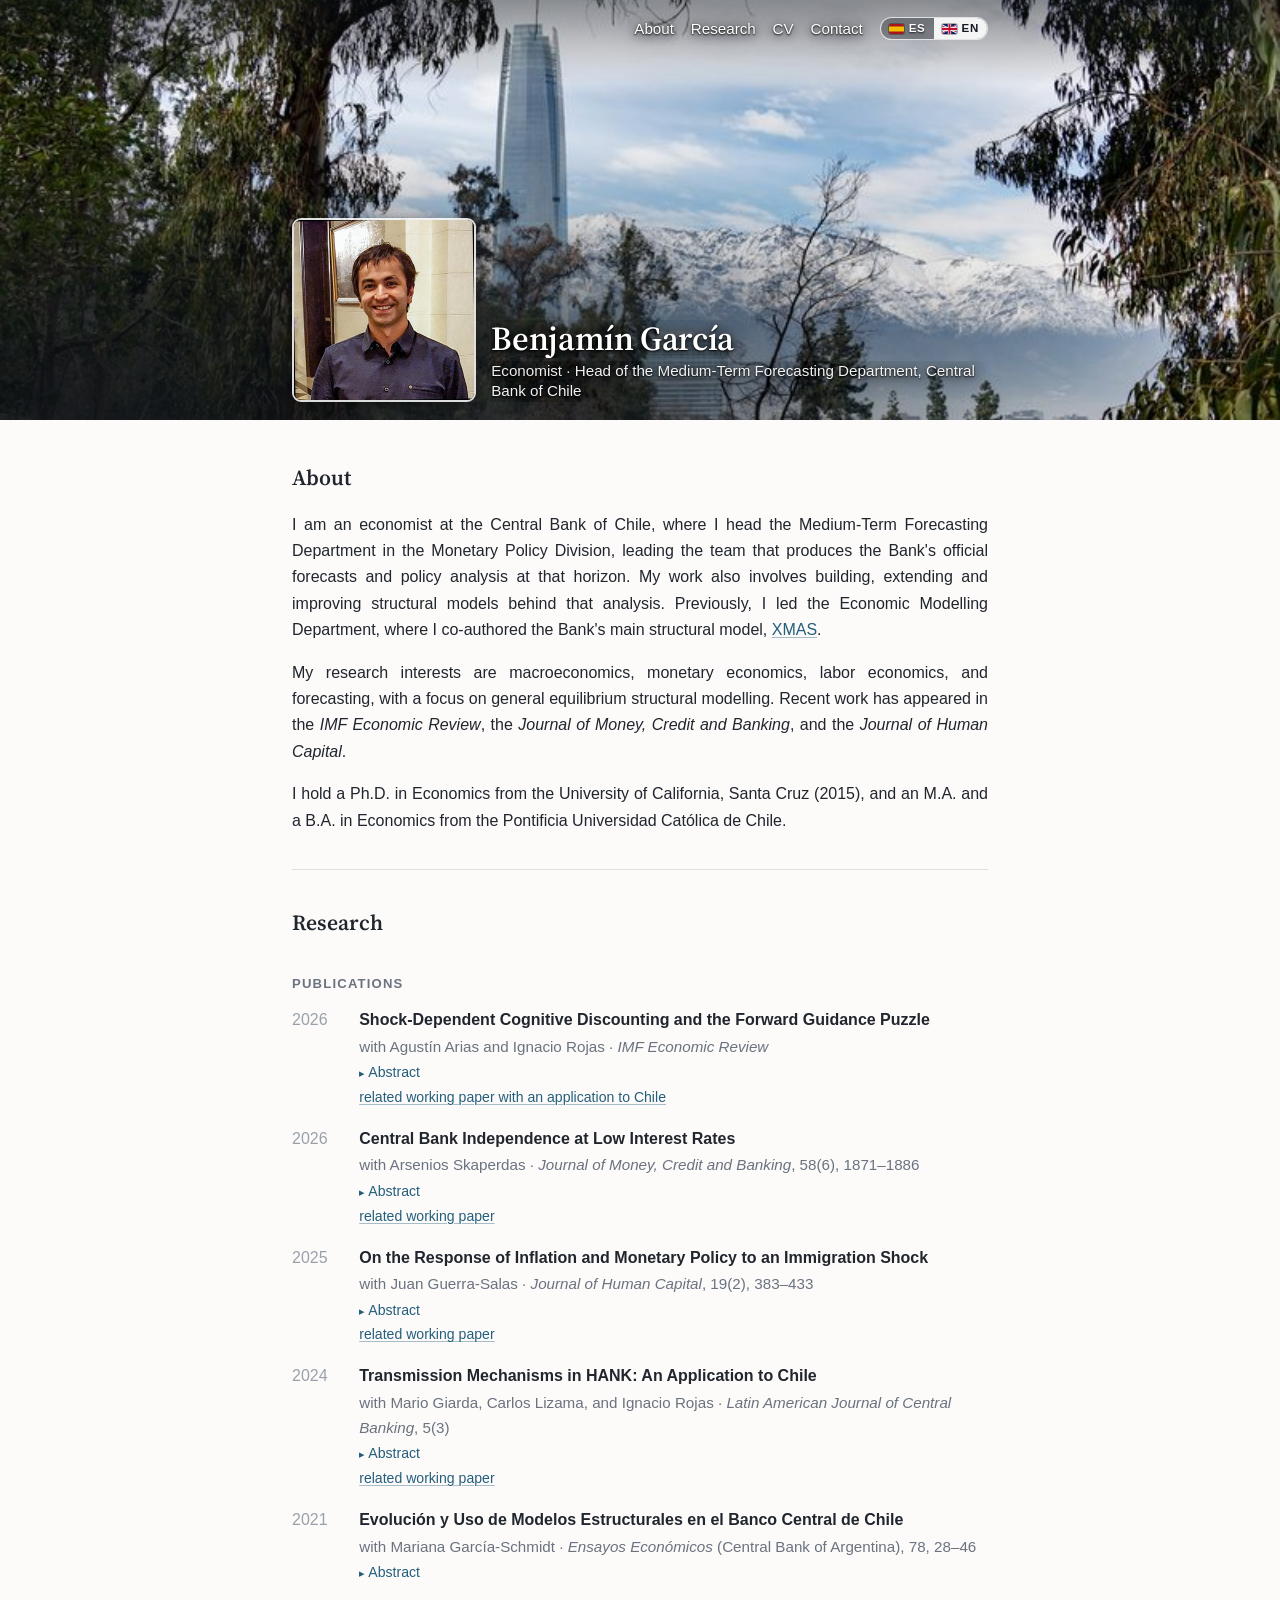
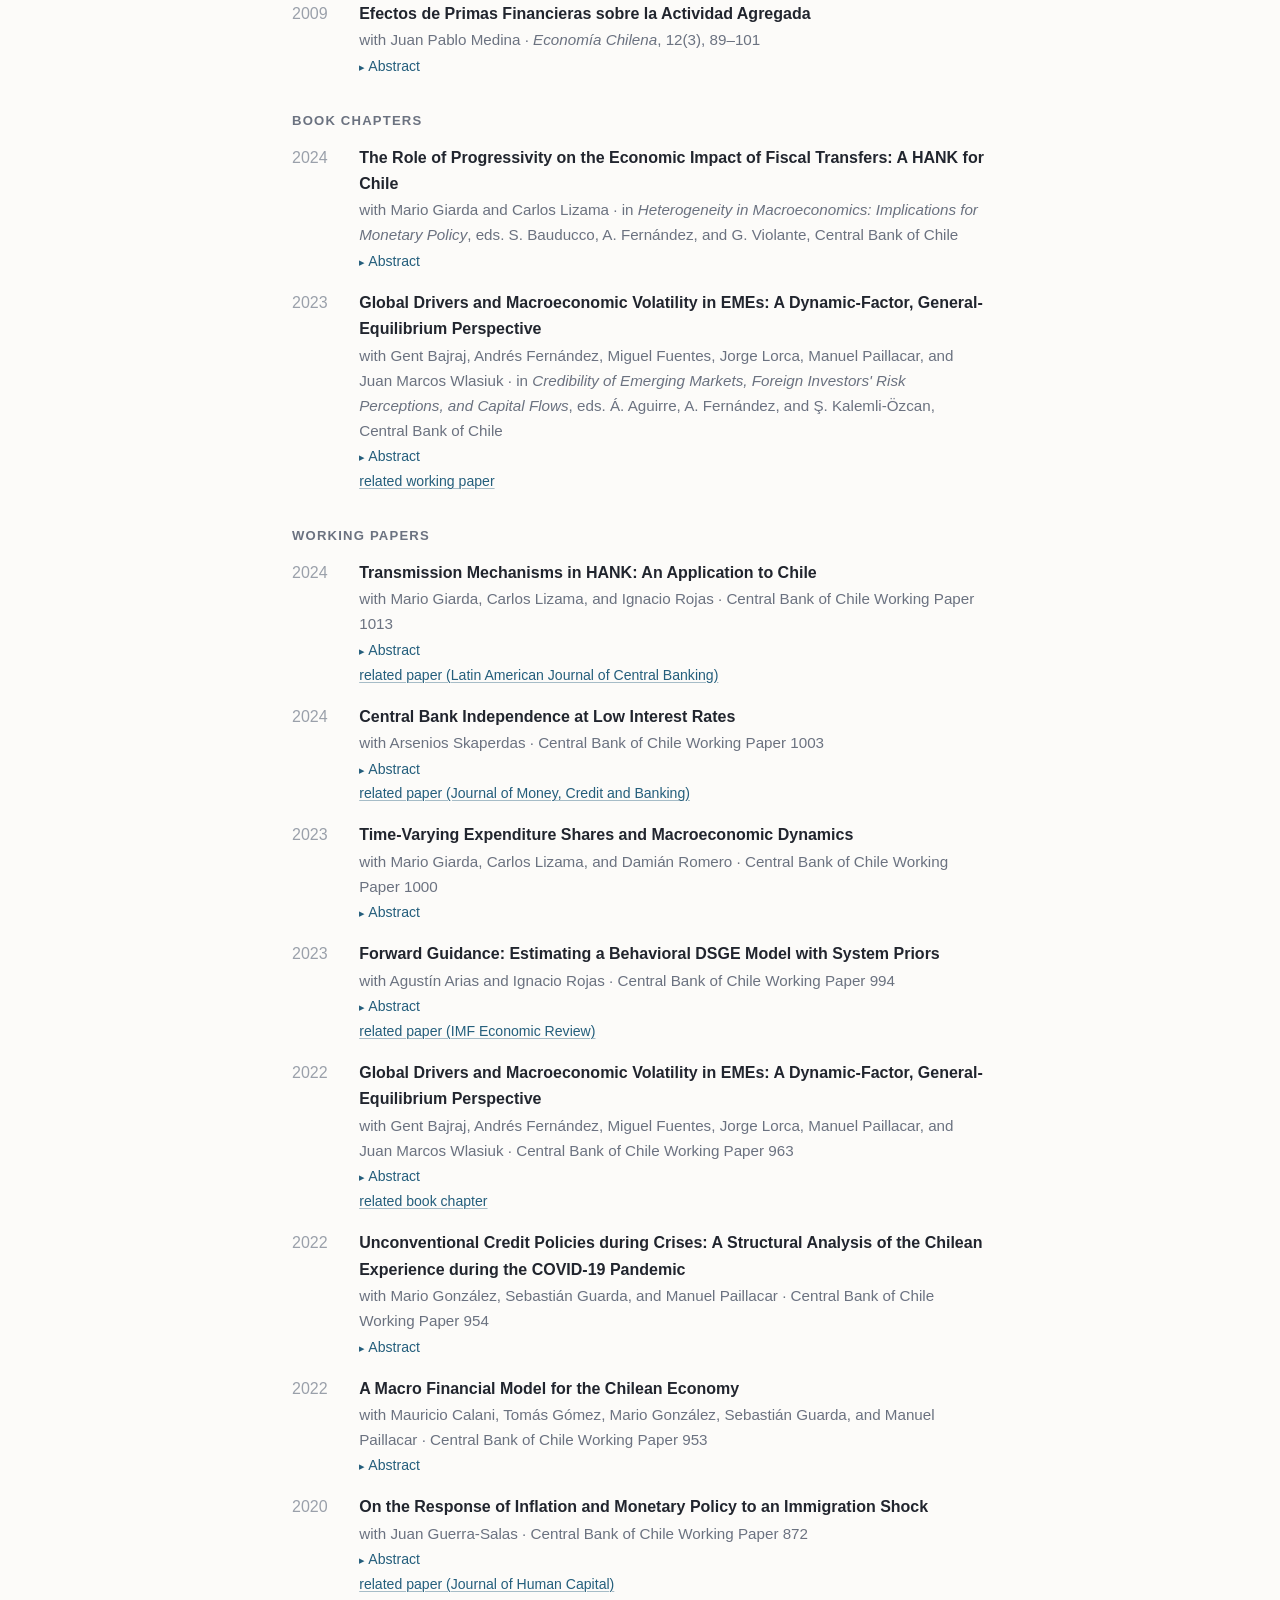
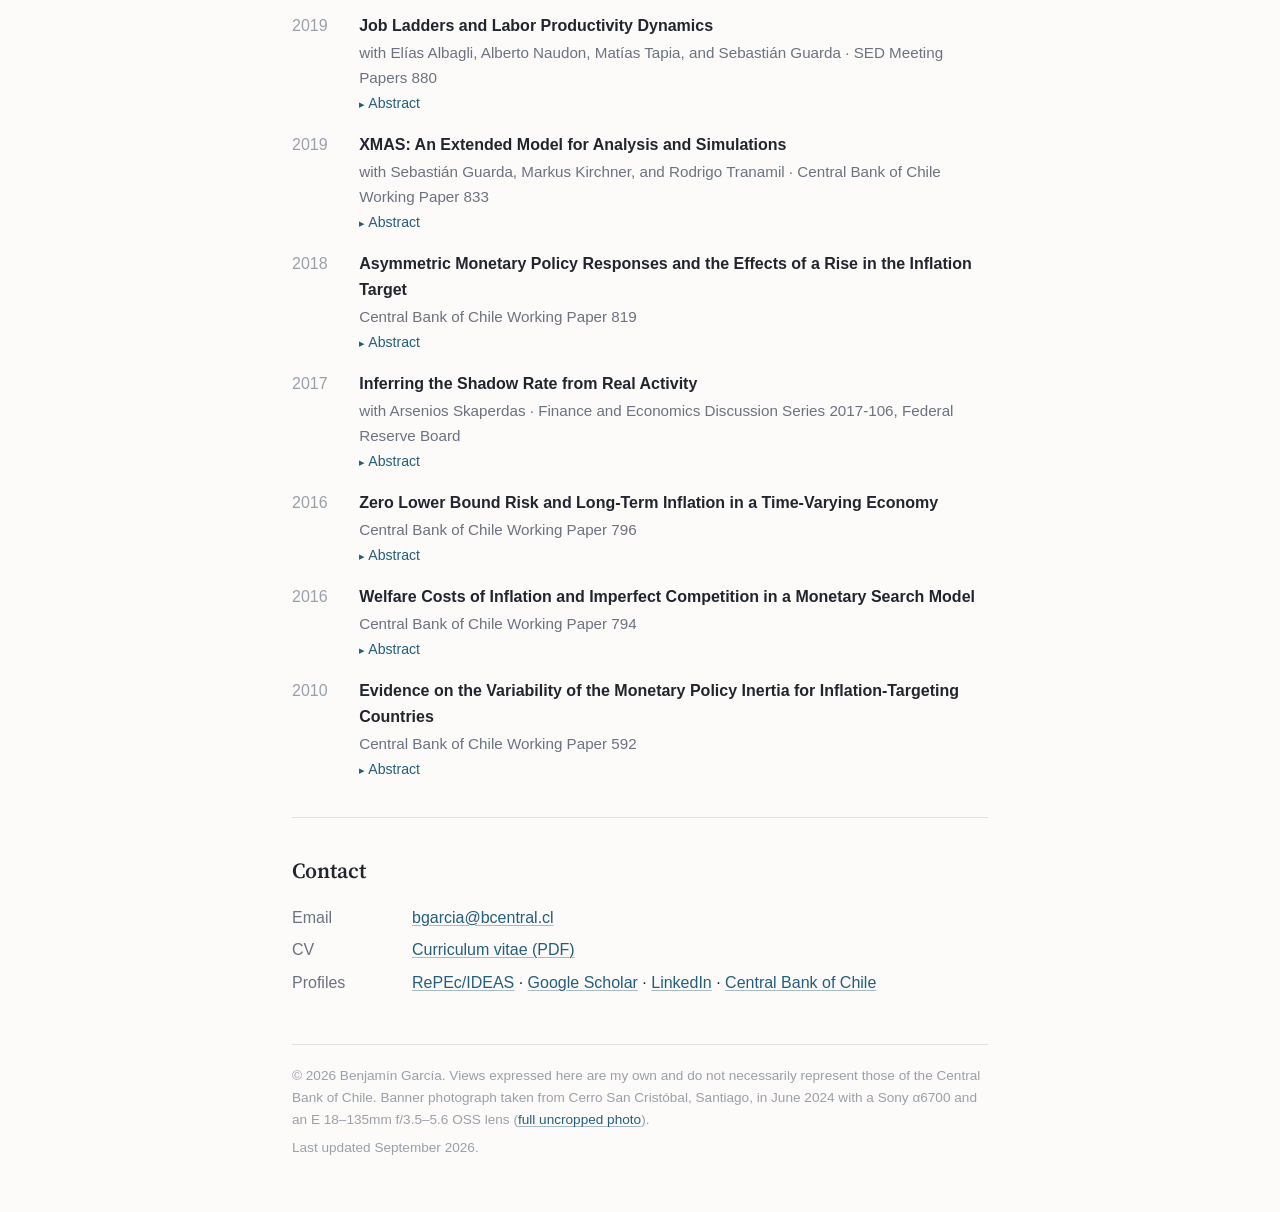
==== commit 16bb27dd: "Add files via upload" ====
--- a/index.html
+++ b/index.html
@@ -4,7 +4,7 @@
 <meta charset="utf-8">
 <meta name="viewport" content="width=device-width, initial-scale=1">
 <title>Benjamín García | Economist, Central Bank of Chile</title>
-<meta name="description" content="Benjamín García is an economist at the Central Bank of Chile, where he heads the Medium-Term Forecasting Department. Research in macroeconomics and monetary economics: DSGE and HANK models, behavioral macroeconomics, and forecasting.">
+<meta name="description" content="Benjamín García is an economist at the Central Bank of Chile, where he heads the Medium-Term Forecasting Department. Research in macroeconomics and monetary economics, with a focus on general equilibrium structural modelling.">
 <meta name="author" content="Benjamín García">
 <link rel="canonical" href="https://benjamingarcia.cl/">
 <link rel="alternate" hreflang="en" href="https://benjamingarcia.cl/">
@@ -15,7 +15,7 @@
 <meta property="og:locale" content="en_US">
 <meta property="og:locale:alternate" content="es_CL">
 <meta property="og:title" content="Benjamín García">
-<meta property="og:description" content="Economist at the Central Bank of Chile. Research in macroeconomics and monetary economics: DSGE and HANK models, behavioral macroeconomics, and forecasting.">
+<meta property="og:description" content="Economist at the Central Bank of Chile. Research in macroeconomics and monetary economics, with a focus on general equilibrium structural modelling.">
 <meta property="og:url" content="https://benjamingarcia.cl/">
 <meta property="og:image" content="https://benjamingarcia.cl/assets/banner-c.jpg">
 <link rel="preconnect" href="https://fonts.googleapis.com">
@@ -147,7 +147,8 @@
   }
   .site-header.compact .avatar { width: 34px; height: 34px; border-radius: 6px; border-width: 1.5px; }
 
-  .id { flex: 1 1 auto; min-width: 0; }
+  .id { flex: 1 1 auto; min-width: 0; transition: padding-bottom .28s ease; }
+  .site-header.compact .id { padding-bottom: .45rem; }
   .site-header h1 {
     margin: 0;
     font-family: var(--serif);
@@ -214,6 +215,14 @@
   .lang-toggle a:hover { background: rgba(255, 255, 255, .22); }
   .lang-toggle a:focus-visible { outline: 2px solid #fff; outline-offset: -3px; }
   .lang-toggle span { background: rgba(255, 255, 255, .92); color: #151a21; }
+  /* Flags as a visual cue, leading the code in both segments */
+  .lang-toggle a, .lang-toggle span { display: flex; align-items: center; gap: .32rem; }
+  .lang-toggle .flag {
+    display: block; flex: 0 0 auto;
+    width: 15px; height: 10px;
+    border-radius: 2px;
+    box-shadow: 0 0 0 1px rgba(0, 0, 0, .28);
+  }
 
   @media (max-width: 640px) {
     .header-inner { padding-bottom: 1rem; gap: .75rem; }
@@ -247,6 +256,7 @@
     .site-header.compact .site-nav a { font-size: .82rem; }
     .site-header.compact h1 { font-size: 1rem; }
     .site-header.compact .site-nav { gap: .7rem; }
+    .site-header.compact .id { padding-bottom: .15rem; }
     .site-header.compact .id { padding-right: 11.8rem; }
   }
 
@@ -344,7 +354,7 @@
 
   @media (prefers-reduced-motion: reduce) {
     html { scroll-behavior: auto; }
-    .site-header, .header-inner, .avatar, .site-header h1,
+    .site-header, .header-inner, .avatar, .id, .site-header h1,
     .titleline, .banner-scrim, .topbar, .site-nav a, .lang-toggle, .lang-toggle a { transition: none; }
   }
 
@@ -383,8 +393,8 @@
         <a href="#contact">Contact</a>
       </nav>
       <div class="lang-toggle" role="group" aria-label="Language">
-        <a href="es/" hreflang="es" lang="es" title="Versión en español">ES</a>
-        <span aria-current="true">EN</span>
+        <a href="es/" hreflang="es" lang="es" title="Versión en español"><svg class="flag" viewBox="0 0 3 2" preserveAspectRatio="none" aria-hidden="true" focusable="false"><rect width="3" height="2" fill="#AA151B"/><rect y=".5" width="3" height="1" fill="#F1BF00"/></svg>ES</a>
+        <span aria-current="true"><svg class="flag" viewBox="0 0 60 30" preserveAspectRatio="xMidYMid slice" aria-hidden="true" focusable="false"><clipPath id="uk-diag"><path d="M30,15h30v15zv15h-30zh-30v-15zv-15h30z"/></clipPath><path d="M0,0v30h60v-30z" fill="#012169"/><path d="M0,0L60,30M60,0L0,30" stroke="#fff" stroke-width="6"/><path d="M0,0L60,30M60,0L0,30" clip-path="url(#uk-diag)" stroke="#C8102E" stroke-width="4"/><path d="M30,0v30M0,15h60" stroke="#fff" stroke-width="10"/><path d="M30,0v30M0,15h60" stroke="#C8102E" stroke-width="6"/></svg>EN</span>
       </div>
     </div>
   </div>
@@ -398,7 +408,7 @@
 I am an economist at the Central Bank of Chile, where I head the Medium-Term Forecasting Department in the Monetary Policy Division, leading the team that produces the Bank's official forecasts and policy analysis at that horizon. My work also involves building, extending and improving structural models behind that analysis. Previously, I led the Economic Modelling Department, where I co-authored the Bank's main structural model, <a href="https://ideas.repec.org/p/chb/bcchwp/833.html">XMAS</a>.
     </p>
     <p>
-      My research interests are macroeconomics, monetary economics, labor economics, and forecasting, with a focus on DSGE and HANK modeling, behavioral macroeconomics and expectations, and monetary policy at the effective lower bound. Recent work has appeared in the <em>IMF Economic Review</em>, the <em>Journal of Money, Credit and Banking</em>, and the <em>Journal of Human Capital</em>.
+      My research interests are macroeconomics, monetary economics, labor economics, and forecasting, with a focus on general equilibrium structural modelling. Recent work has appeared in the <em>IMF Economic Review</em>, the <em>Journal of Money, Credit and Banking</em>, and the <em>Journal of Human Capital</em>.
     </p>
     <p>
       I hold a Ph.D. in Economics from the University of California, Santa Cruz (2015), and an M.A. and a B.A. in Economics from the Pontificia Universidad Católica de Chile.
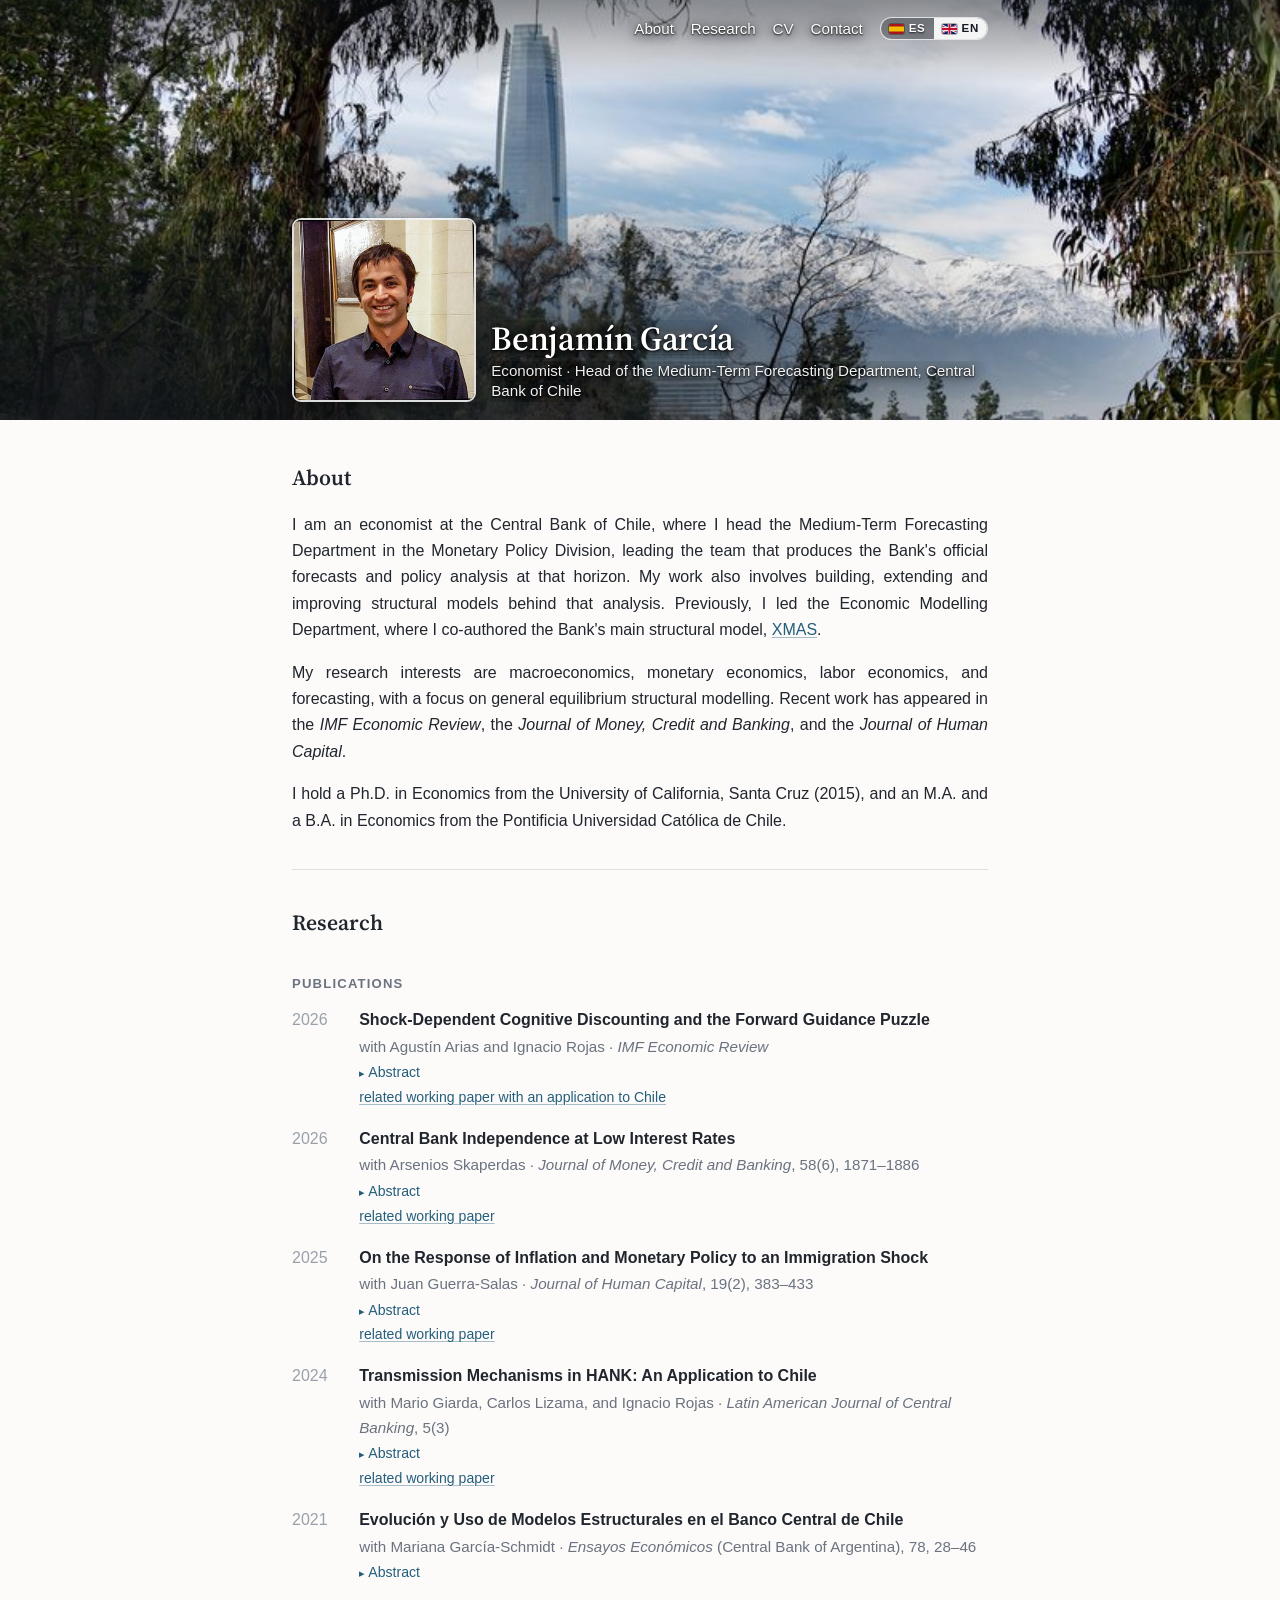
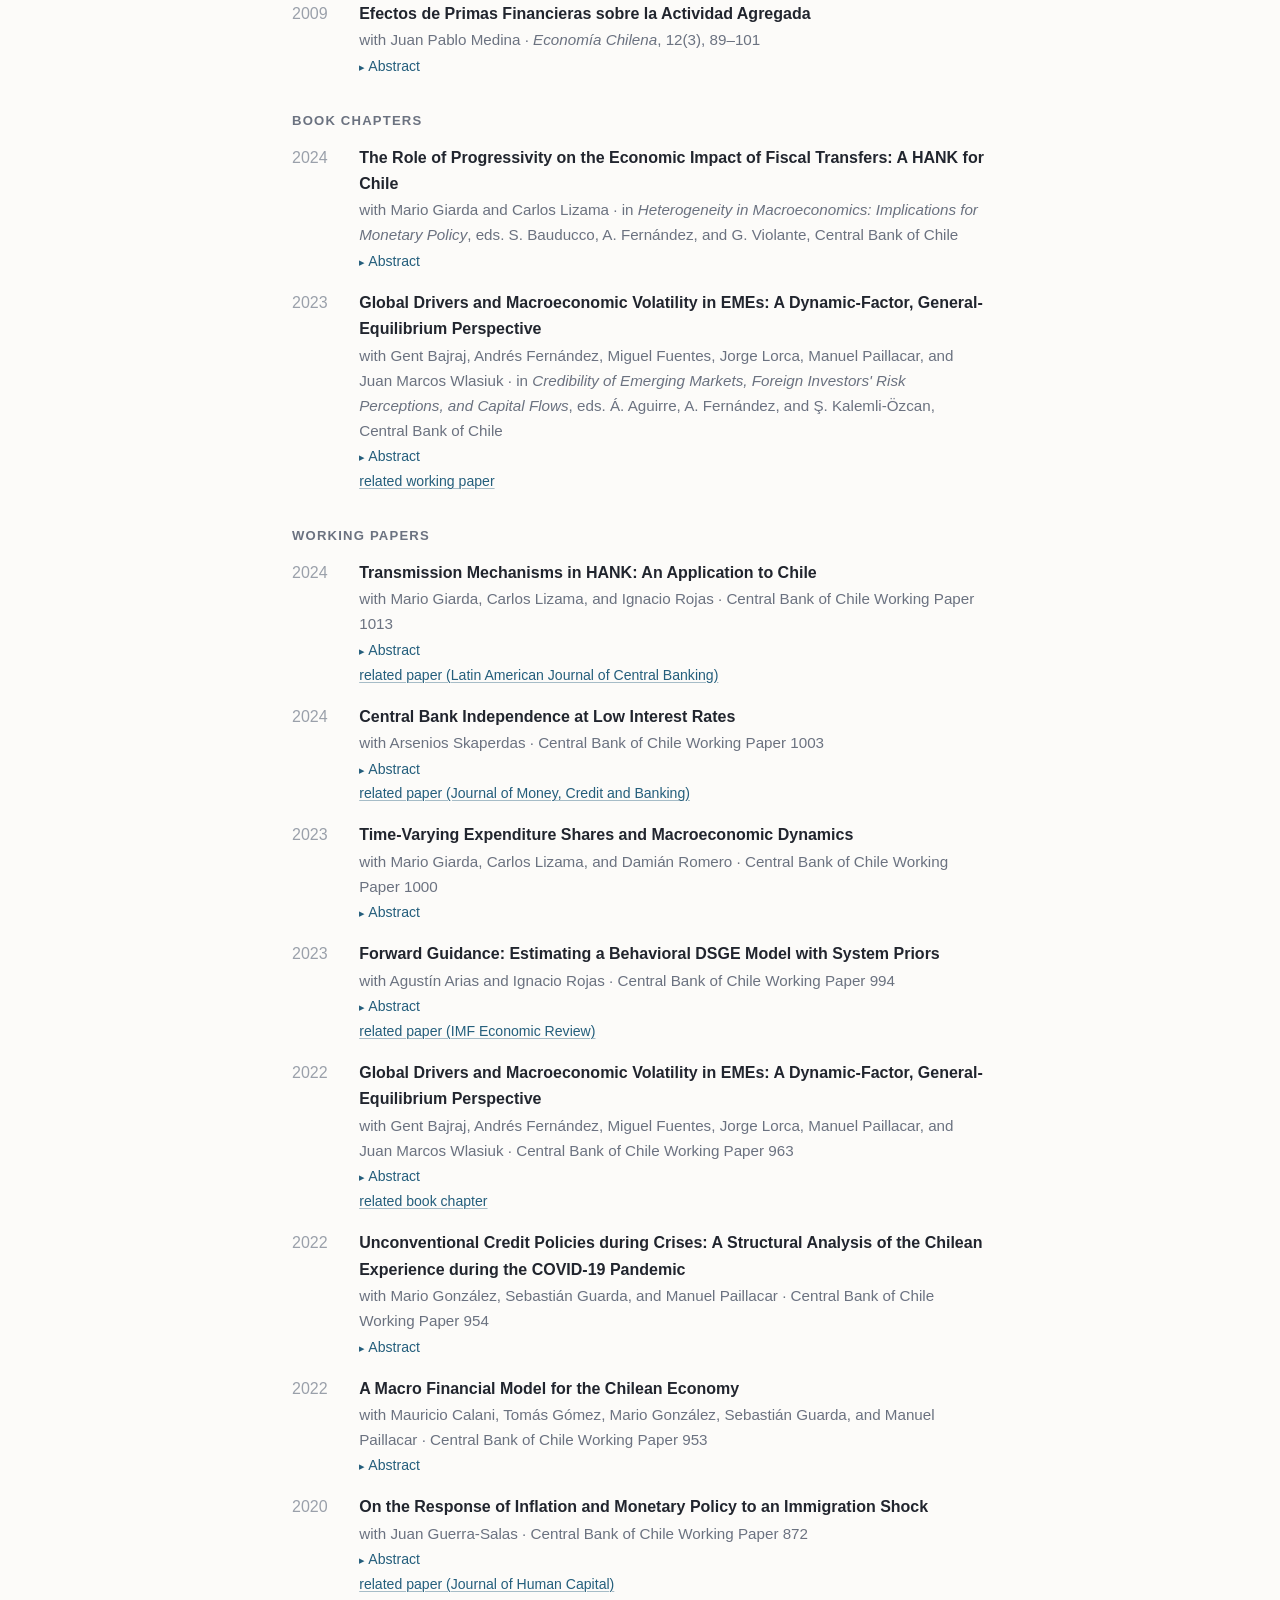
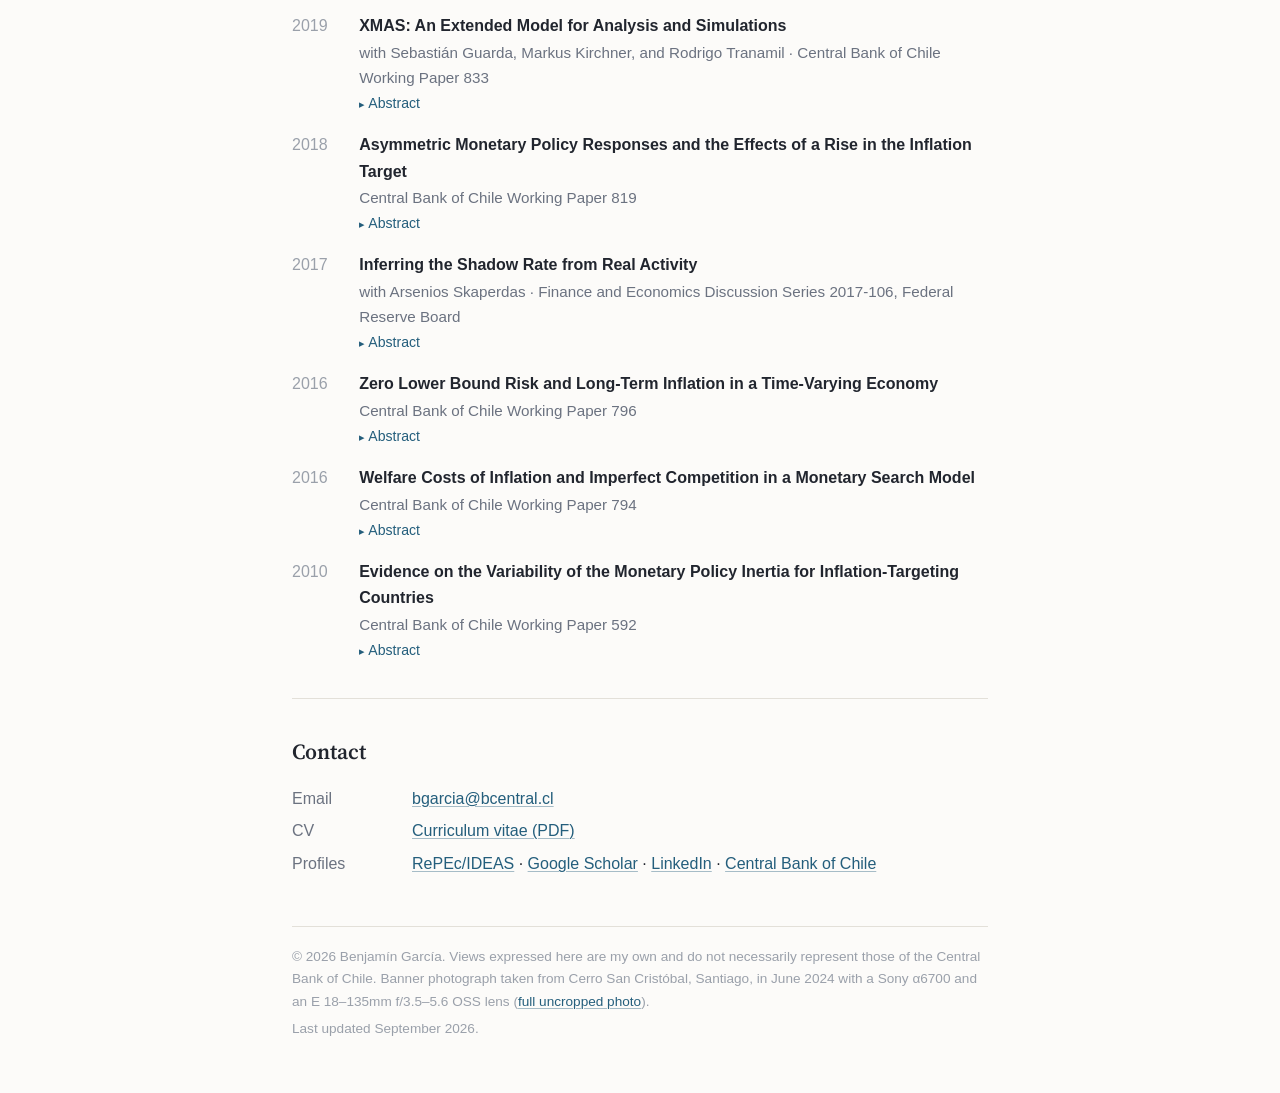
==== commit 50709924: "Add files via upload" ====
--- a/index.html
+++ b/index.html
@@ -620,17 +620,6 @@
     <div class="pub">
       <div class="year">2019</div>
       <div>
-        <div class="title"><a href="https://ideas.repec.org/p/red/sed019/880.html">Job Ladders and Labor Productivity Dynamics</a></div>
-        <div class="meta">with Elías Albagli, Alberto Naudon, Matías Tapia, and Sebastián Guarda · SED Meeting Papers 880</div>
-        <details class="abs"><summary>Abstract</summary>
-          <div class="abstract-text">Recent microeconomic evidence suggests that the composition of match qualities among employed workers deteriorates in recessions. We interpret this as evidence of the destruction of valuable job ladders, a form of intangible capital. This paper builds an equilibrium search model with a stylized job ladder to study the relationship between the composition of match qualities and the dynamics of aggregate productivity and output. Our results show that shocks that destroy high quality matches and their associated job ladders can have significant and very persistent effects on labor productivity and output, even after aggregate employment has recovered.</div>
-        </details>
-      </div>
-    </div>
-
-    <div class="pub">
-      <div class="year">2019</div>
-      <div>
         <div class="title"><a href="https://ideas.repec.org/p/chb/bcchwp/833.html">XMAS: An Extended Model for Analysis and Simulations</a></div>
         <div class="meta">with Sebastián Guarda, Markus Kirchner, and Rodrigo Tranamil · Central Bank of Chile Working Paper 833</div>
         <details class="abs"><summary>Abstract</summary>
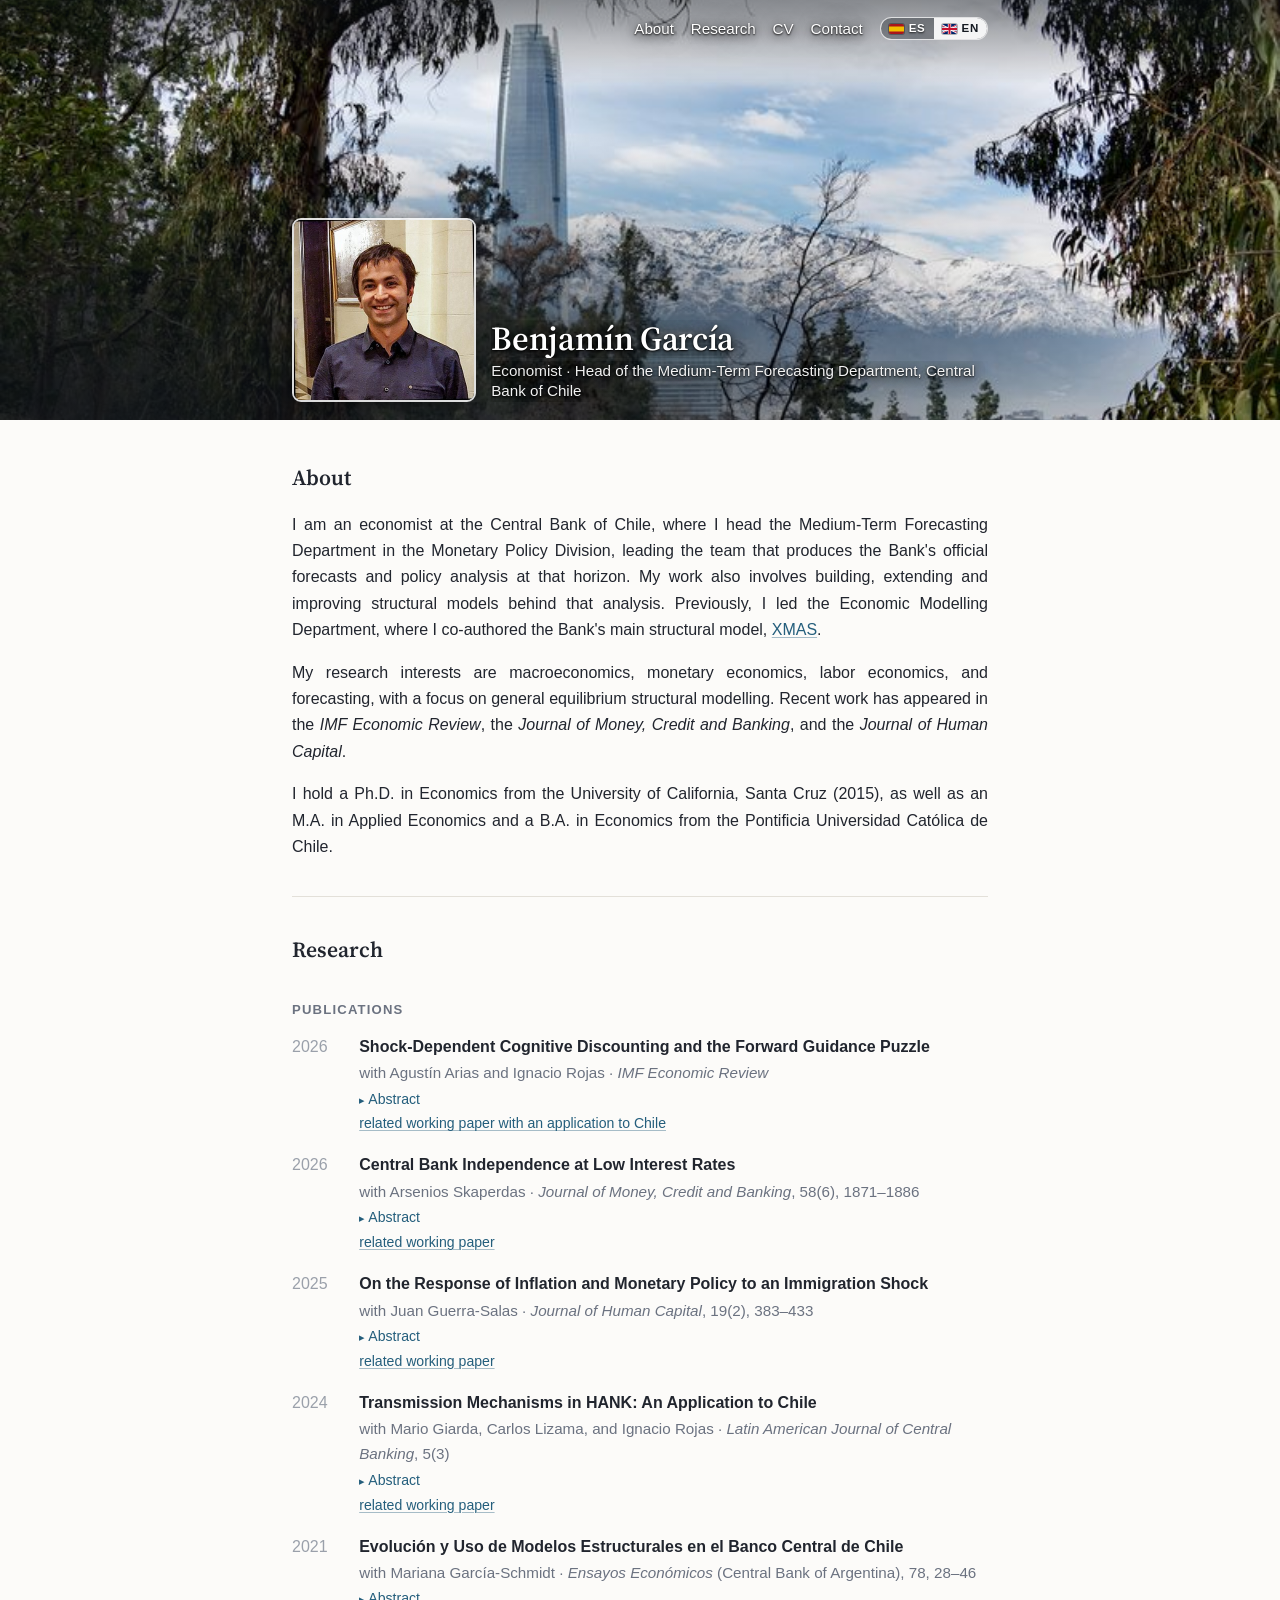
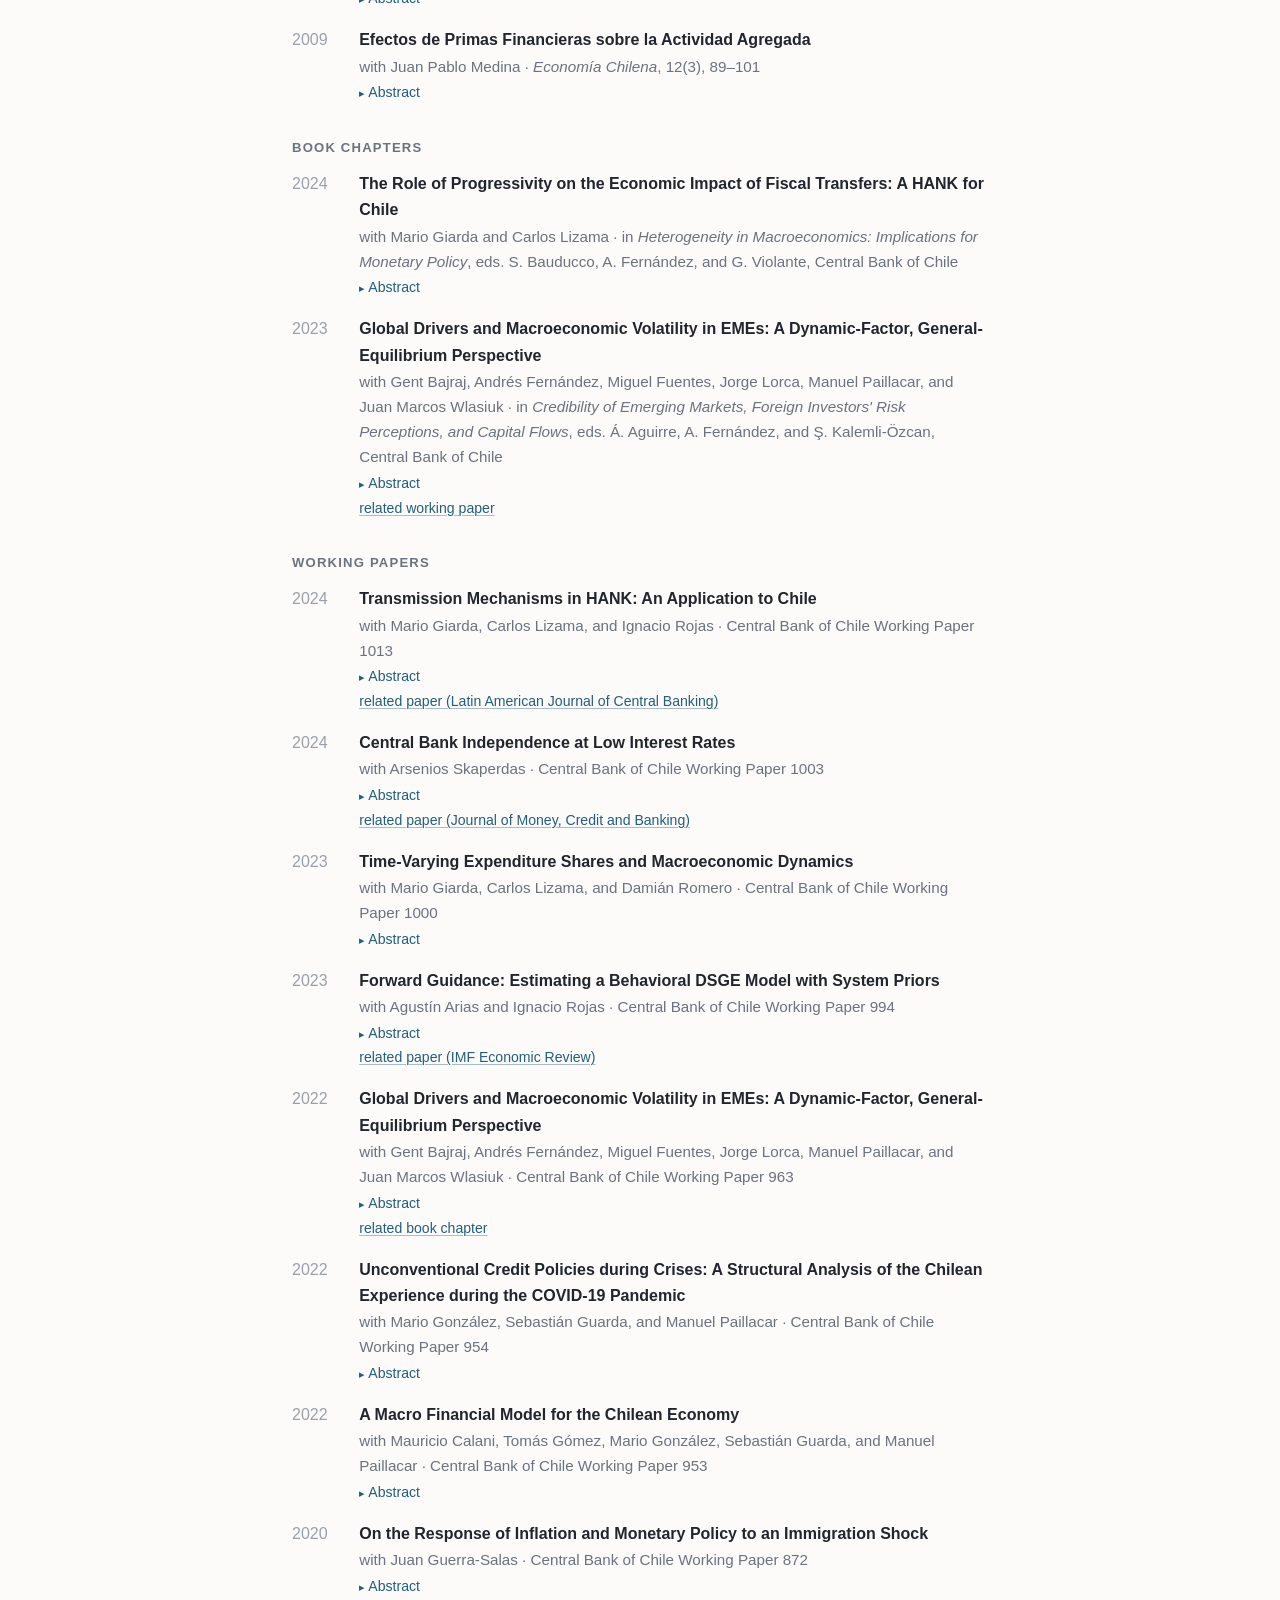
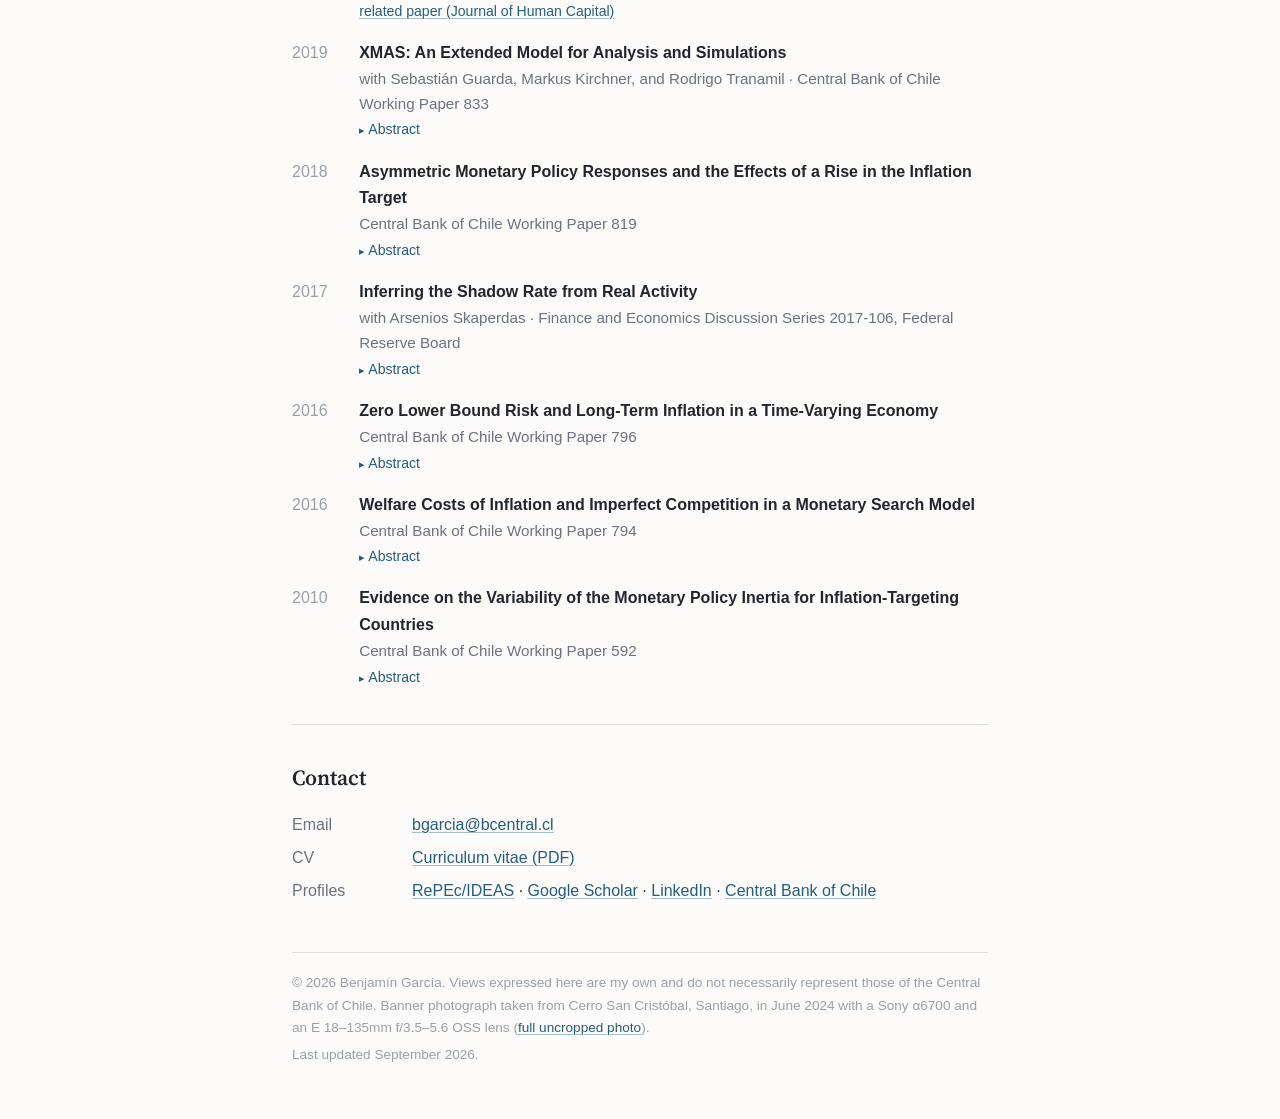
==== commit 567e0490: "Add files via upload" ====
--- a/index.html
+++ b/index.html
@@ -411,7 +411,7 @@
       My research interests are macroeconomics, monetary economics, labor economics, and forecasting, with a focus on general equilibrium structural modelling. Recent work has appeared in the <em>IMF Economic Review</em>, the <em>Journal of Money, Credit and Banking</em>, and the <em>Journal of Human Capital</em>.
     </p>
     <p>
-      I hold a Ph.D. in Economics from the University of California, Santa Cruz (2015), and an M.A. and a B.A. in Economics from the Pontificia Universidad Católica de Chile.
+      I hold a Ph.D. in Economics from the University of California, Santa Cruz (2015), as well as an M.A. in Applied Economics and a B.A. in Economics from the Pontificia Universidad Católica de Chile.
     </p>
   </section>
 
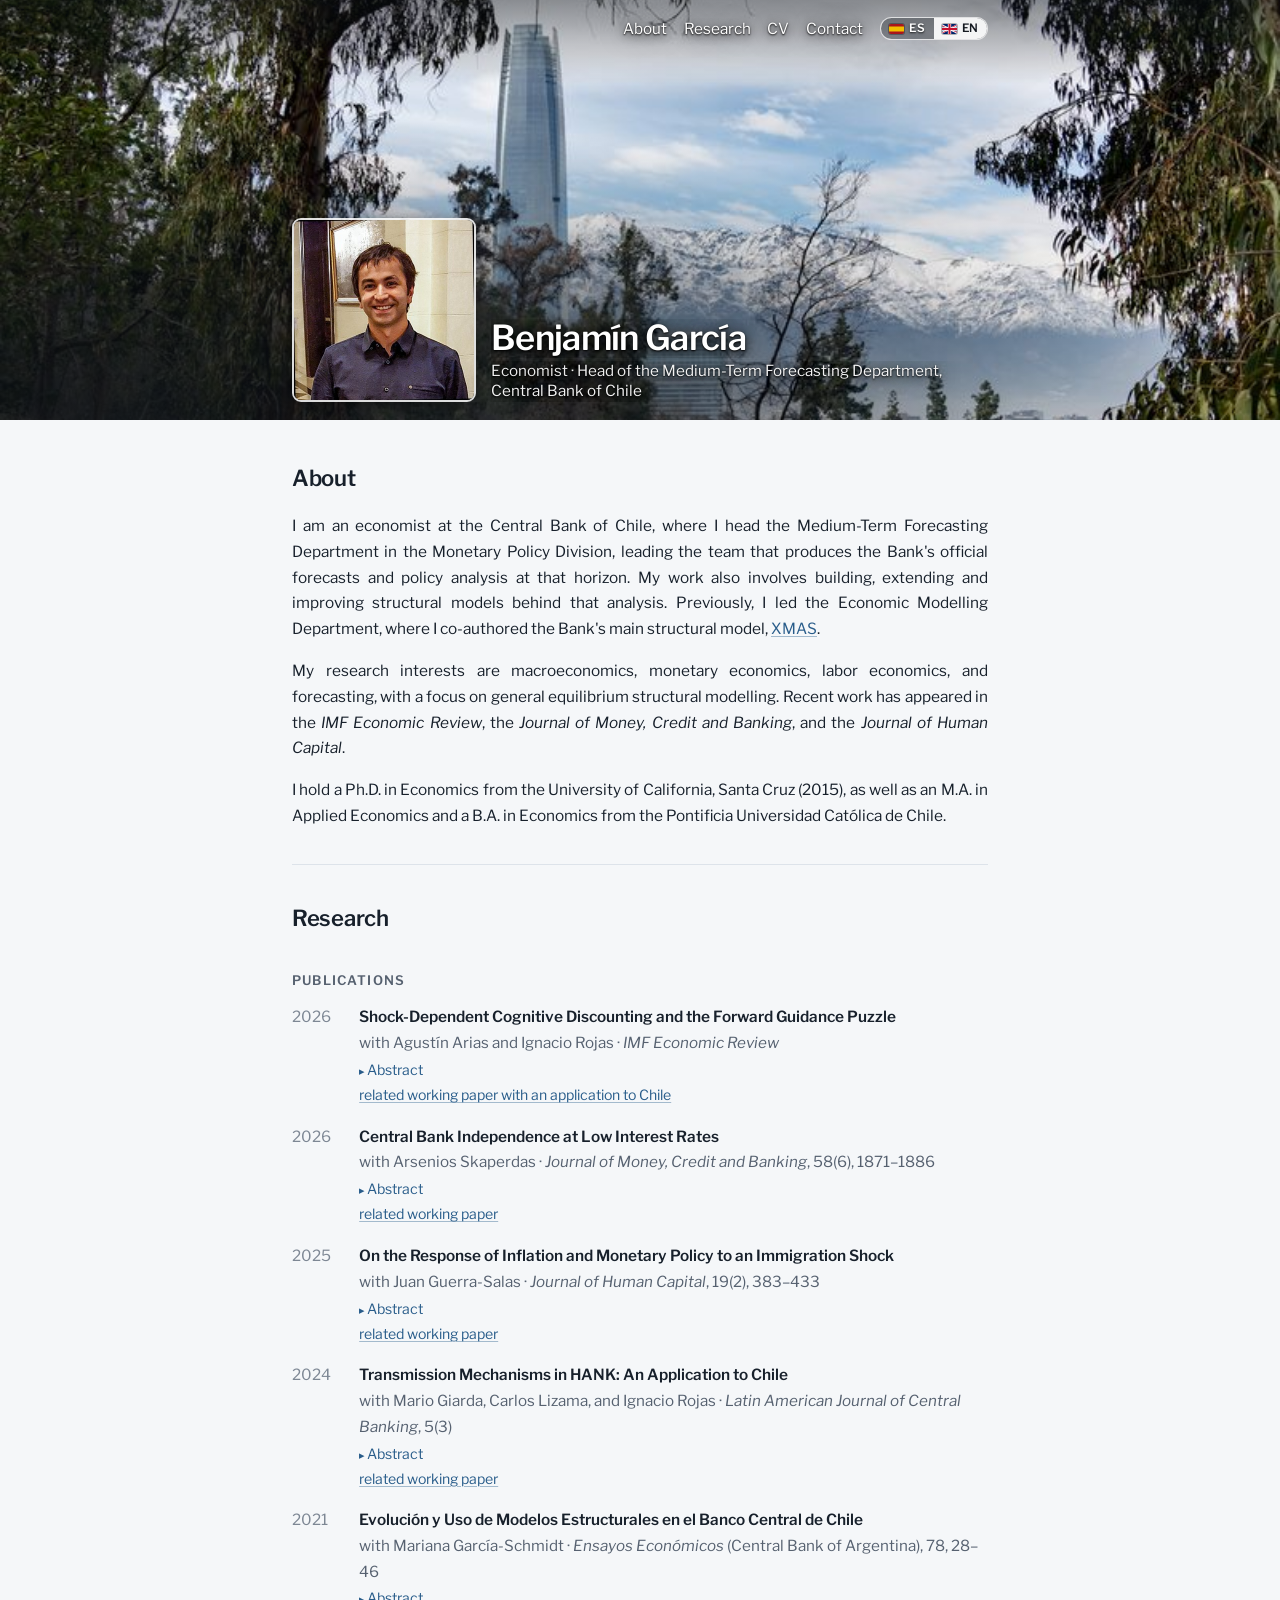
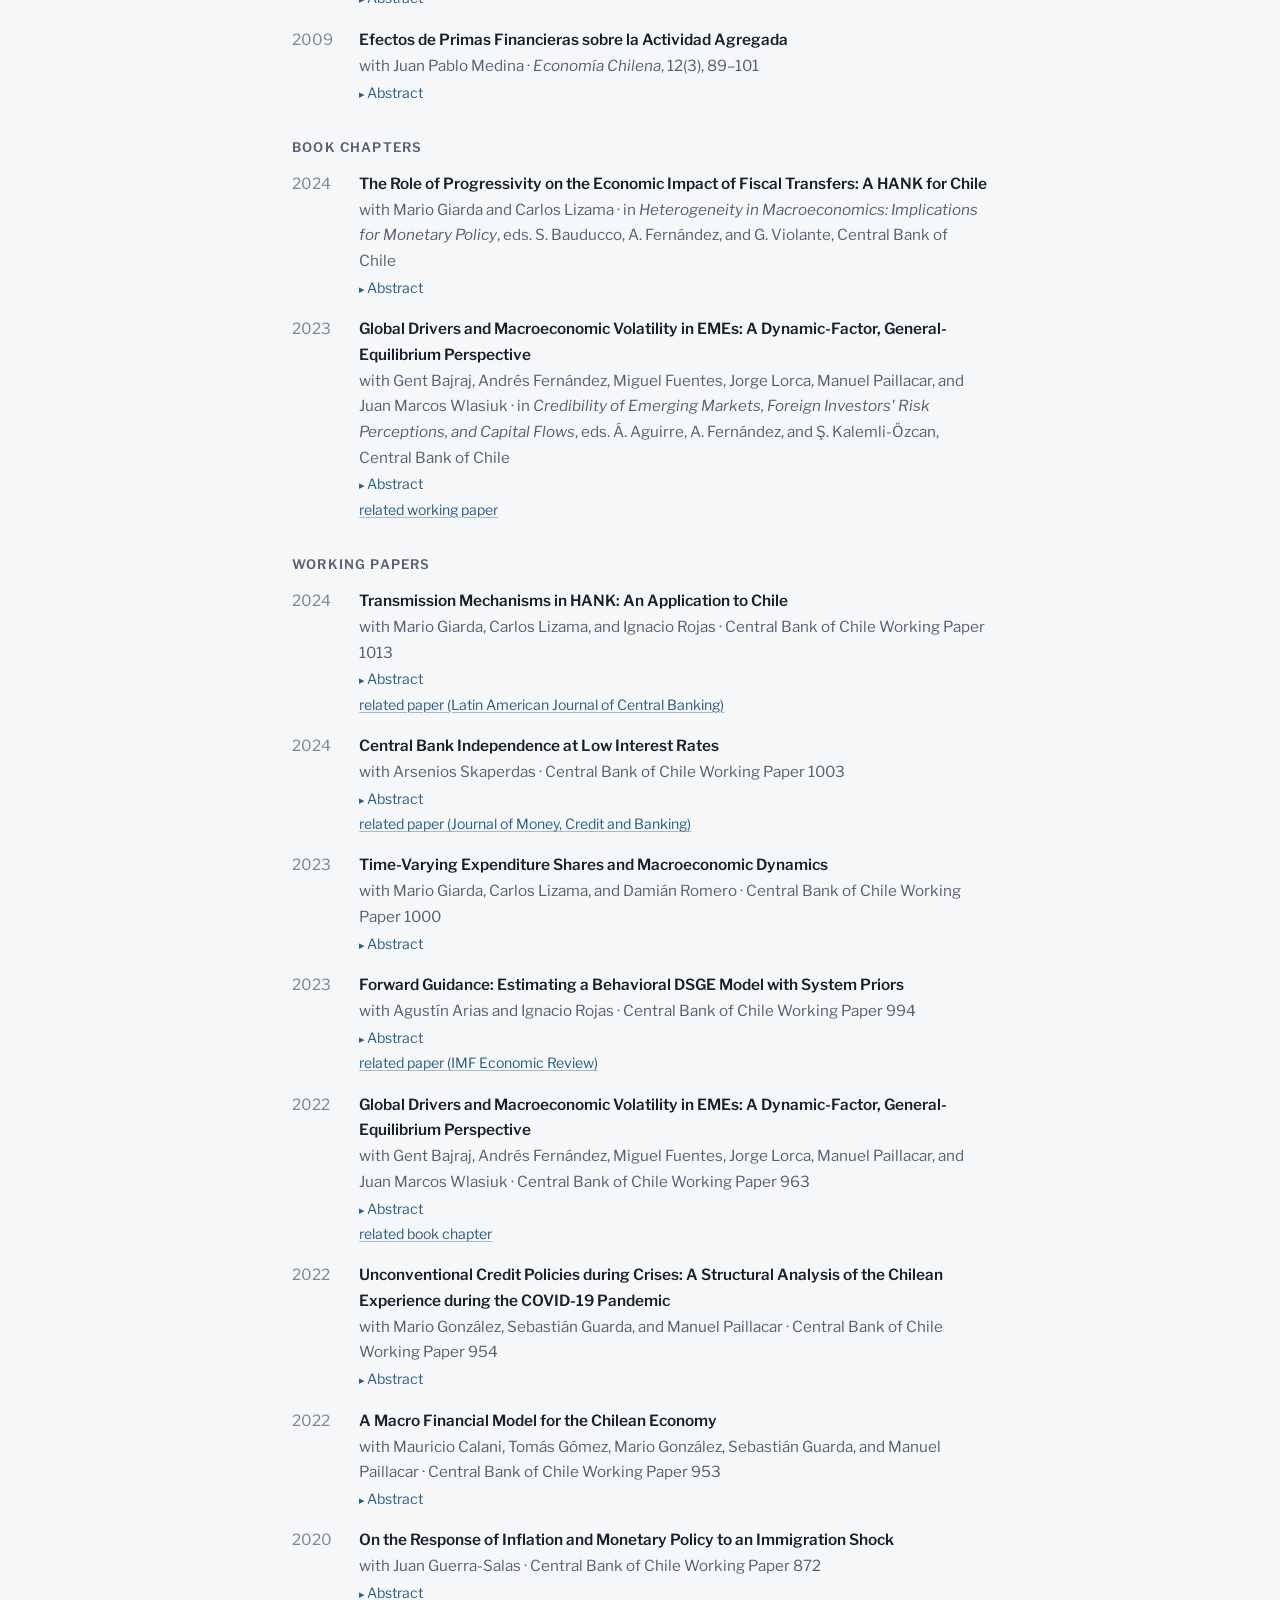
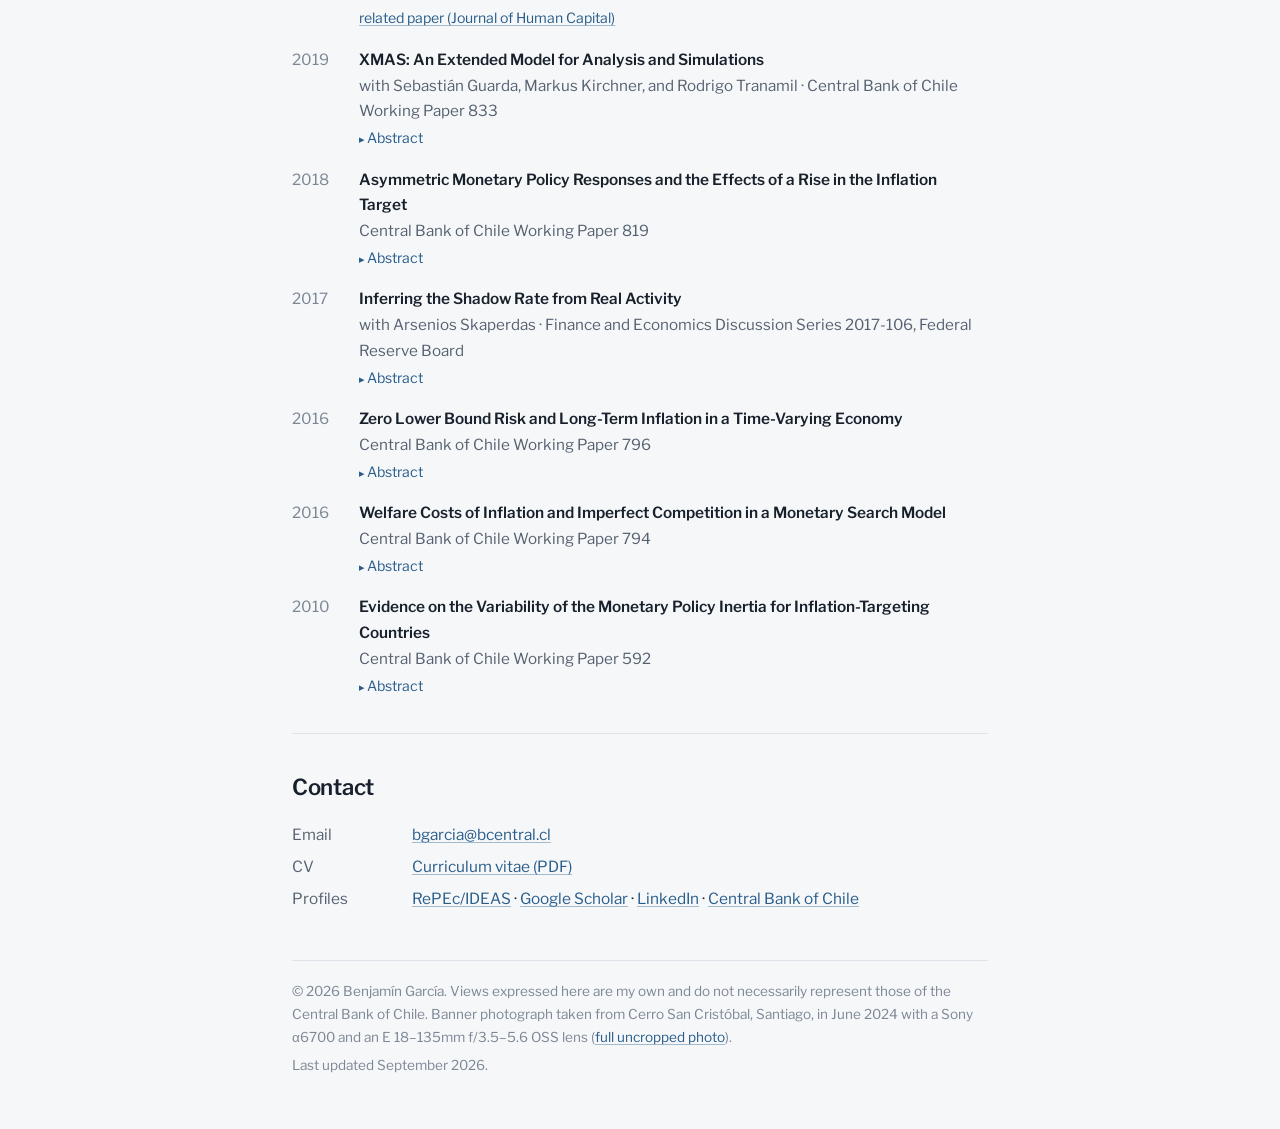
==== commit a502d0df: "Add files via upload" ====
--- a/index.html
+++ b/index.html
@@ -20,7 +20,7 @@
 <meta property="og:image" content="https://benjamingarcia.cl/assets/banner-c.jpg">
 <link rel="preconnect" href="https://fonts.googleapis.com">
 <link rel="preconnect" href="https://fonts.gstatic.com" crossorigin>
-<link href="https://fonts.googleapis.com/css2?family=Source+Serif+4:ital,opsz,wght@0,8..60,400;0,8..60,600;1,8..60,400&display=swap" rel="stylesheet">
+<link href="https://fonts.googleapis.com/css2?family=Libre+Franklin:ital,wght@0,400;0,600;1,400&display=swap" rel="stylesheet">
 <script type="application/ld+json">
 {
   "@context": "https://schema.org",
@@ -44,14 +44,13 @@
 </script>
 <style>
   :root {
-    --bg: #fcfbf9;
-    --ink: #21252e;
-    --muted: #6b7280;
-    --faint: #9aa0aa;
-    --accent: #245e7c;
-    --rule: #e3e0d9;
-    --serif: "Source Serif 4", Georgia, "Times New Roman", serif;
-    --sans: -apple-system, BlinkMacSystemFont, "Segoe UI", Roboto, "Helvetica Neue", Arial, sans-serif;
+    --bg: #f5f7f9;
+    --ink: #17202b;
+    --muted: #566170;
+    --faint: #7d8794;
+    --accent: #285c8a;
+    --rule: #dde3ea;
+    --sans: "Libre Franklin", -apple-system, BlinkMacSystemFont, "Segoe UI", Roboto, "Helvetica Neue", Arial, sans-serif;
     --header-tall: 420px;
     --header-short: 64px;
     color-scheme: light dark;
@@ -61,12 +60,12 @@
   }
   @media (prefers-color-scheme: dark) {
     :root {
-      --bg: #14161a;
-      --ink: #e6e4df;
-      --muted: #9aa0aa;
-      --faint: #6b7280;
-      --accent: #7fb3cf;
-      --rule: #2a2e36;
+      --bg: #0f141a;
+      --ink: #e4e9ef;
+      --muted: #9aa5b2;
+      --faint: #6b7684;
+      --accent: #8fb9df;
+      --rule: #243041;
     }
   }
   * { box-sizing: border-box; }
@@ -77,8 +76,8 @@
     background: var(--bg);
     color: var(--ink);
     font-family: var(--sans);
-    font-size: 1.0rem;
-    line-height: 1.65;
+    font-size: .96rem;
+    line-height: 1.68;
     -webkit-font-smoothing: antialiased;
   }
   section[id] { scroll-margin-top: calc(var(--header-short) + 1.2rem); }
@@ -148,20 +147,20 @@
   .site-header.compact .avatar { width: 34px; height: 34px; border-radius: 6px; border-width: 1.5px; }
 
   .id { flex: 1 1 auto; min-width: 0; transition: padding-bottom .28s ease; }
-  .site-header.compact .id { padding-bottom: .45rem; }
+  .site-header.compact .id { padding-bottom: .525rem; }
   .site-header h1 {
     margin: 0;
-    font-family: var(--serif);
+    font-family: var(--sans);
     font-weight: 600;
-    font-size: 2.1rem;
+    font-size: 2.15rem;
     line-height: 1.12;
-    letter-spacing: -0.01em;
+    letter-spacing: -0.02em;
     color: #fff;
     text-shadow: 0 1px 2px rgba(0, 0, 0, .95), 0 2px 10px rgba(0, 0, 0, .85), 0 0 26px rgba(0, 0, 0, .6);
     white-space: nowrap; overflow: hidden; text-overflow: ellipsis;
     transition: font-size .28s ease;
   }
-  .site-header.compact h1 { font-size: 1.05rem; }
+  .site-header.compact h1 { font-size: 1.04rem; letter-spacing: -0.01em; }
   .titleline {
     margin: .18rem 0 0;
     max-height: 4rem;
@@ -190,7 +189,7 @@
     transition: font-size .28s ease;
   }
   .site-nav a:hover { text-decoration: underline; }
-  .site-header.compact .site-nav a { font-size: .9rem; }
+  .site-header.compact .site-nav a { font-size: .86rem; }
 
   /* ES/EN language toggle */
   .lang-toggle {
@@ -253,7 +252,7 @@
     .site-header.compact .topbar { top: 1.2rem; }
     .site-header.compact .avatar { width: 0; height: 0; border-width: 0; opacity: 0; }
     .site-header.compact .header-inner { gap: 0; }
-    .site-header.compact .site-nav a { font-size: .82rem; }
+    .site-header.compact .site-nav a { font-size: .79rem; }
     .site-header.compact h1 { font-size: 1rem; }
     .site-header.compact .site-nav { gap: .7rem; }
     .site-header.compact .id { padding-bottom: .15rem; }
@@ -264,9 +263,10 @@
 
   /* Sections */
   h2 {
-    font-family: var(--serif);
+    font-family: var(--sans);
     font-weight: 600;
-    font-size: 1.35rem;
+    font-size: 1.38rem;
+    letter-spacing: -0.012em;
     margin: 0 0 1rem;
   }
   h3 {
